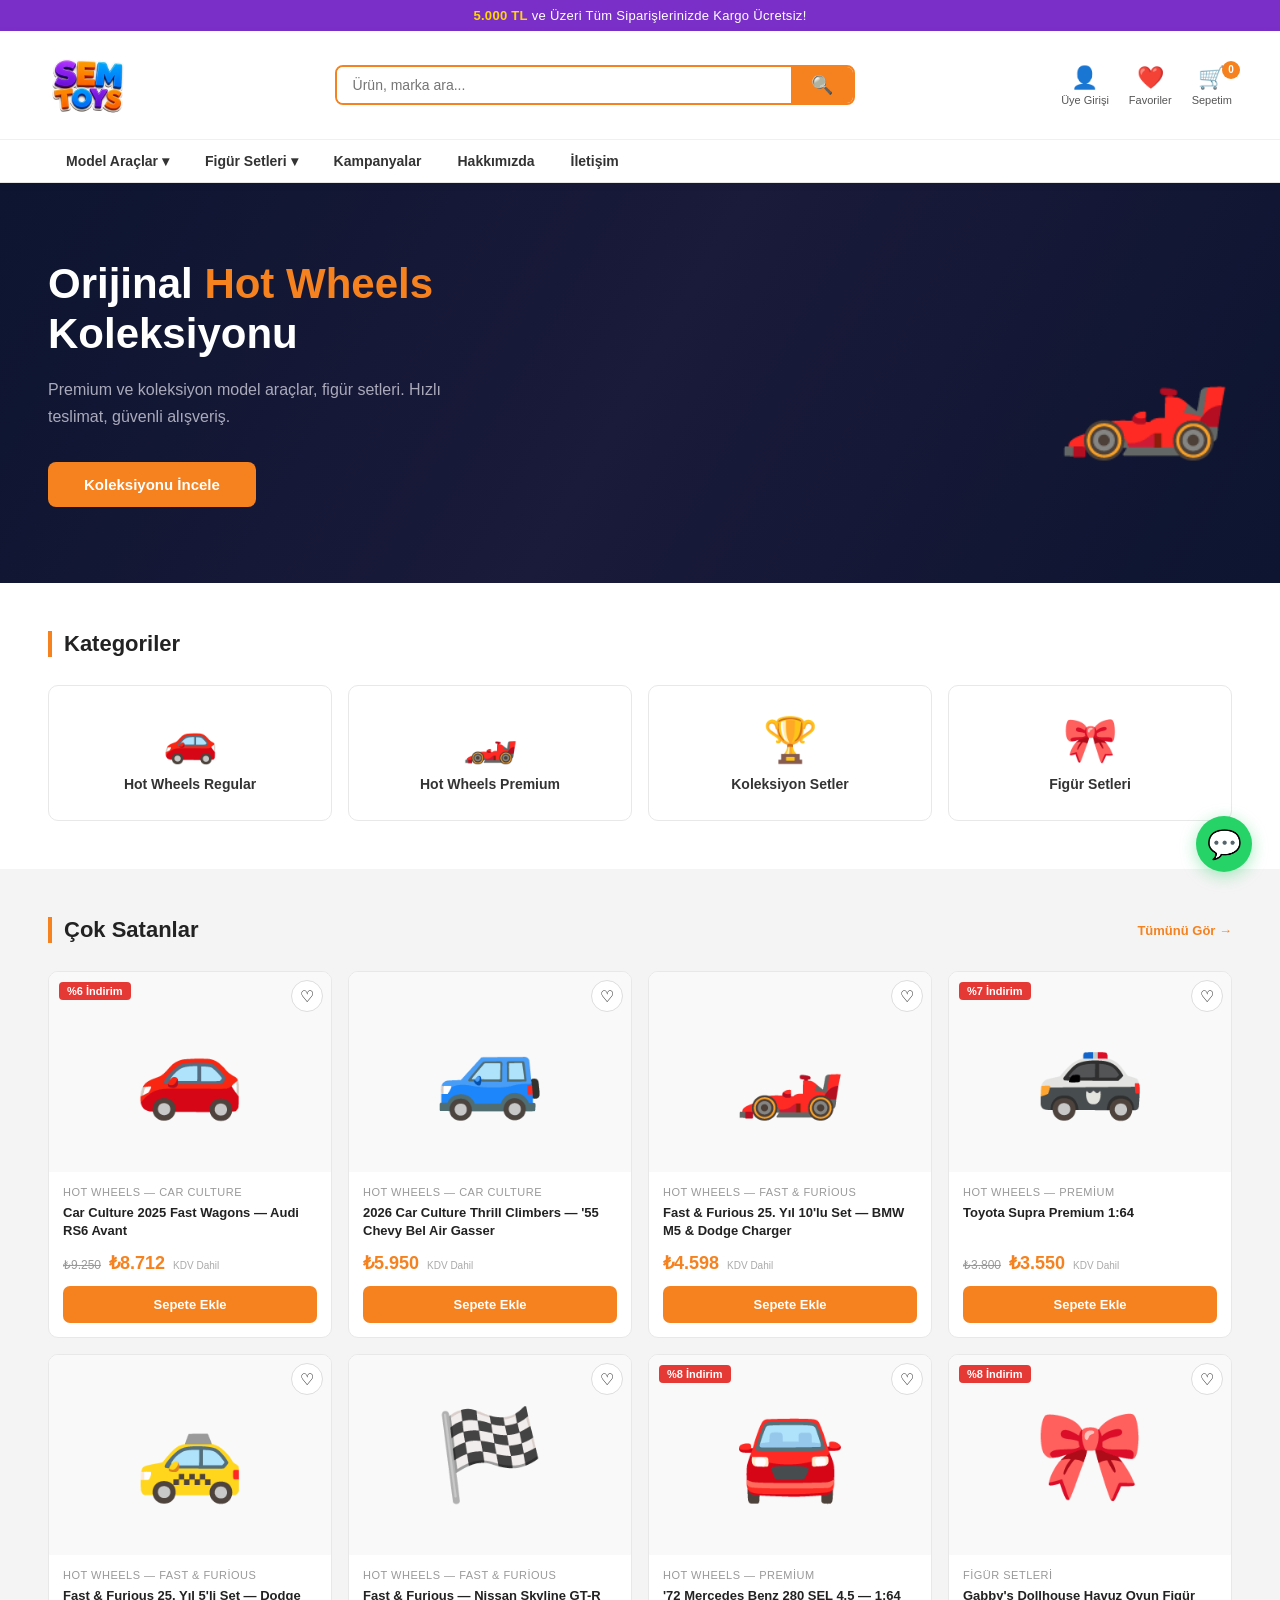
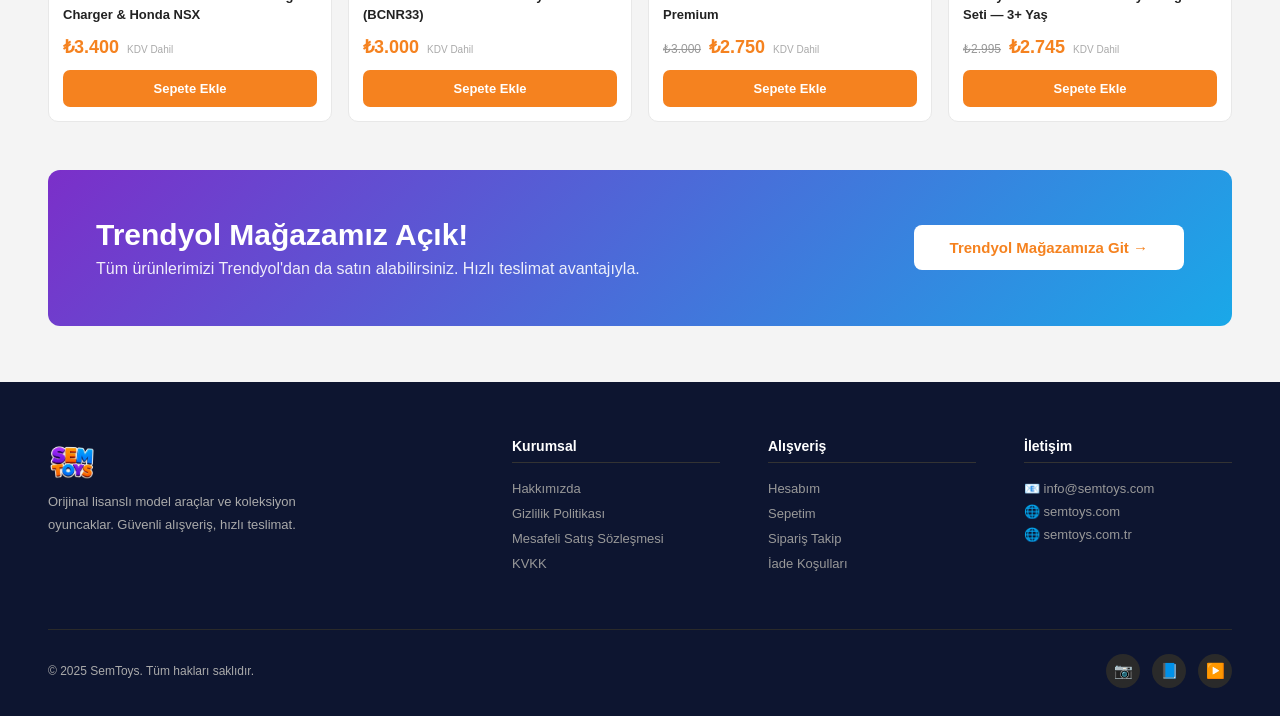
==== index.html @ c88c5b5e "feat: logo2 png guncellendi, boyut buyutuldu" ====
<!DOCTYPE html>
<html lang="tr">
<head>
  <meta charset="UTF-8" />
  <meta name="viewport" content="width=device-width, initial-scale=1.0" />
  <title>SemToys — Koleksiyon Oyuncaklar</title>
  <link rel="stylesheet" href="style.css" />
</head>
<body>

  <!-- ANNOUNCEMENT BAR -->
  <div class="announcement-bar">
    <span>5.000 TL</span> ve Üzeri Tüm Siparişlerinizde Kargo Ücretsiz!
  </div>

  <!-- HEADER -->
  <header>
    <div class="header-top">
      <img src="logo2.png" alt="SemToys" class="logo" />

      <div class="search-bar">
        <input type="text" placeholder="Ürün, marka ara..." />
        <button>🔍</button>
      </div>

      <div class="header-actions">
        <a href="#" class="action-btn">
          <span class="icon">👤</span>
          <span>Üye Girişi</span>
        </a>
        <a href="#" class="action-btn">
          <span class="icon">❤️</span>
          <span>Favoriler</span>
        </a>
        <a href="#" class="action-btn cart-btn">
          <span class="icon">🛒</span>
          <span>Sepetim</span>
          <span class="cart-count">0</span>
        </a>
      </div>
    </div>

    <!-- NAV -->
    <nav class="header-nav">
      <div class="nav-item">
        <a href="#">Model Araçlar ▾</a>
        <div class="dropdown">
          <a href="#">Hot Wheels — Regular</a>
          <a href="#">Hot Wheels — Premium</a>
          <a href="#">Hot Wheels — RLC / Elite</a>
          <a href="#">Mini GT</a>
          <a href="#">INNO64</a>
          <a href="#">Tarmac Works</a>
          <a href="#">Pop Race</a>
        </div>
      </div>
      <div class="nav-item">
        <a href="#">Figür Setleri ▾</a>
        <div class="dropdown">
          <a href="#">Gabby's Dollhouse</a>
          <a href="#">Diğer Figürler</a>
        </div>
      </div>
      <div class="nav-item">
        <a href="#">Kampanyalar</a>
      </div>
      <div class="nav-item">
        <a href="#">Hakkımızda</a>
      </div>
      <div class="nav-item">
        <a href="#">İletişim</a>
      </div>
    </nav>
  </header>

  <!-- HERO -->
  <section class="hero">
    <div class="hero-text">
      <h1>Orijinal <span>Hot Wheels</span> Koleksiyonu</h1>
      <p>Premium ve koleksiyon model araçlar, figür setleri. Hızlı teslimat, güvenli alışveriş.</p>
      <a href="#" class="hero-btn">Koleksiyonu İncele</a>
    </div>
    <div class="hero-visual">🏎️</div>
  </section>

  <!-- KATEGORİLER -->
  <section class="section" style="background:#fff;">
    <div class="section-header">
      <h2 class="section-title">Kategoriler</h2>
    </div>
    <div class="category-grid">
      <div class="category-card">
        <span class="icon">🚗</span>
        <h3>Hot Wheels Regular</h3>
      </div>
      <div class="category-card">
        <span class="icon">🏎️</span>
        <h3>Hot Wheels Premium</h3>
      </div>
      <div class="category-card">
        <span class="icon">🏆</span>
        <h3>Koleksiyon Setler</h3>
      </div>
      <div class="category-card">
        <span class="icon">🎀</span>
        <h3>Figür Setleri</h3>
      </div>
    </div>
  </section>

  <!-- ÇOK SATANLAR -->
  <section class="section" style="background:#f4f4f4;">
    <div class="section-header">
      <h2 class="section-title">Çok Satanlar</h2>
      <a href="#" class="see-all">Tümünü Gör →</a>
    </div>
    <div class="product-grid">

      <div class="product-card">
        <div class="product-img-wrap">
          🚗
          <span class="badge">%6 İndirim</span>
          <button class="favorite-btn">♡</button>
        </div>
        <div class="product-info">
          <div class="product-category">Hot Wheels — Car Culture</div>
          <a href="#" class="product-name">Car Culture 2025 Fast Wagons — Audi RS6 Avant</a>
          <div class="price-row">
            <span class="price-old">₺9.250</span>
            <span class="price-new">₺8.712</span>
            <span class="price-kdv">KDV Dahil</span>
          </div>
          <button class="add-to-cart">Sepete Ekle</button>
        </div>
      </div>

      <div class="product-card">
        <div class="product-img-wrap">
          🚙
          <button class="favorite-btn">♡</button>
        </div>
        <div class="product-info">
          <div class="product-category">Hot Wheels — Car Culture</div>
          <a href="#" class="product-name">2026 Car Culture Thrill Climbers — '55 Chevy Bel Air Gasser</a>
          <div class="price-row">
            <span class="price-new">₺5.950</span>
            <span class="price-kdv">KDV Dahil</span>
          </div>
          <button class="add-to-cart">Sepete Ekle</button>
        </div>
      </div>

      <div class="product-card">
        <div class="product-img-wrap">
          🏎️
          <button class="favorite-btn">♡</button>
        </div>
        <div class="product-info">
          <div class="product-category">Hot Wheels — Fast & Furious</div>
          <a href="#" class="product-name">Fast & Furious 25. Yıl 10'lu Set — BMW M5 & Dodge Charger</a>
          <div class="price-row">
            <span class="price-new">₺4.598</span>
            <span class="price-kdv">KDV Dahil</span>
          </div>
          <button class="add-to-cart">Sepete Ekle</button>
        </div>
      </div>

      <div class="product-card">
        <div class="product-img-wrap">
          🚓
          <span class="badge">%7 İndirim</span>
          <button class="favorite-btn">♡</button>
        </div>
        <div class="product-info">
          <div class="product-category">Hot Wheels — Premium</div>
          <a href="#" class="product-name">Toyota Supra Premium 1:64</a>
          <div class="price-row">
            <span class="price-old">₺3.800</span>
            <span class="price-new">₺3.550</span>
            <span class="price-kdv">KDV Dahil</span>
          </div>
          <button class="add-to-cart">Sepete Ekle</button>
        </div>
      </div>

      <div class="product-card">
        <div class="product-img-wrap">
          🚕
          <button class="favorite-btn">♡</button>
        </div>
        <div class="product-info">
          <div class="product-category">Hot Wheels — Fast & Furious</div>
          <a href="#" class="product-name">Fast & Furious 25. Yıl 5'li Set — Dodge Charger & Honda NSX</a>
          <div class="price-row">
            <span class="price-new">₺3.400</span>
            <span class="price-kdv">KDV Dahil</span>
          </div>
          <button class="add-to-cart">Sepete Ekle</button>
        </div>
      </div>

      <div class="product-card">
        <div class="product-img-wrap">
          🏁
          <button class="favorite-btn">♡</button>
        </div>
        <div class="product-info">
          <div class="product-category">Hot Wheels — Fast & Furious</div>
          <a href="#" class="product-name">Fast & Furious — Nissan Skyline GT-R (BCNR33)</a>
          <div class="price-row">
            <span class="price-new">₺3.000</span>
            <span class="price-kdv">KDV Dahil</span>
          </div>
          <button class="add-to-cart">Sepete Ekle</button>
        </div>
      </div>

      <div class="product-card">
        <div class="product-img-wrap">
          🚘
          <span class="badge">%8 İndirim</span>
          <button class="favorite-btn">♡</button>
        </div>
        <div class="product-info">
          <div class="product-category">Hot Wheels — Premium</div>
          <a href="#" class="product-name">'72 Mercedes Benz 280 SEL 4.5 — 1:64 Premium</a>
          <div class="price-row">
            <span class="price-old">₺3.000</span>
            <span class="price-new">₺2.750</span>
            <span class="price-kdv">KDV Dahil</span>
          </div>
          <button class="add-to-cart">Sepete Ekle</button>
        </div>
      </div>

      <div class="product-card">
        <div class="product-img-wrap">
          🎀
          <span class="badge">%8 İndirim</span>
          <button class="favorite-btn">♡</button>
        </div>
        <div class="product-info">
          <div class="product-category">Figür Setleri</div>
          <a href="#" class="product-name">Gabby's Dollhouse Havuz Oyun Figür Seti — 3+ Yaş</a>
          <div class="price-row">
            <span class="price-old">₺2.995</span>
            <span class="price-new">₺2.745</span>
            <span class="price-kdv">KDV Dahil</span>
          </div>
          <button class="add-to-cart">Sepete Ekle</button>
        </div>
      </div>

    </div>
  </section>

  <!-- PROMO BANNER -->
  <div class="promo-banner">
    <div>
      <h2>Trendyol Mağazamız Açık!</h2>
      <p>Tüm ürünlerimizi Trendyol'dan da satın alabilirsiniz. Hızlı teslimat avantajıyla.</p>
    </div>
    <a href="#" class="promo-btn">Trendyol Mağazamıza Git →</a>
  </div>

  <!-- FOOTER -->
  <footer>
    <div class="footer-grid">
      <div class="footer-brand">
        <img src="logo2.png" alt="SemToys" style="height:48px;" />
        <p>Orijinal lisanslı model araçlar ve koleksiyon oyuncaklar. Güvenli alışveriş, hızlı teslimat.</p>
      </div>
      <div class="footer-col">
        <h4>Kurumsal</h4>
        <a href="#">Hakkımızda</a>
        <a href="#">Gizlilik Politikası</a>
        <a href="#">Mesafeli Satış Sözleşmesi</a>
        <a href="#">KVKK</a>
      </div>
      <div class="footer-col">
        <h4>Alışveriş</h4>
        <a href="#">Hesabım</a>
        <a href="#">Sepetim</a>
        <a href="#">Sipariş Takip</a>
        <a href="#">İade Koşulları</a>
      </div>
      <div class="footer-col footer-contact">
        <h4>İletişim</h4>
        <p>📧 info@semtoys.com</p>
        <p>🌐 semtoys.com</p>
        <p>🌐 semtoys.com.tr</p>
      </div>
    </div>
    <div class="footer-bottom">
      <p>© 2025 SemToys. Tüm hakları saklıdır.</p>
      <div class="social-links">
        <a href="#">📷</a>
        <a href="#">📘</a>
        <a href="#">▶️</a>
      </div>
    </div>
  </footer>

  <!-- WHATSAPP -->
  <a href="#" class="whatsapp-float" title="WhatsApp ile İletişim">💬</a>

</body>
</html>
---- style.css ----
* {
  margin: 0;
  padding: 0;
  box-sizing: border-box;
}

body {
  font-family: 'Segoe UI', Tahoma, Geneva, Verdana, sans-serif;
  color: #333;
  background: #f4f4f4;
}

a { text-decoration: none; color: inherit; }

/* ── RENK PALETİ ── */
:root {
  --orange: #F5821F;
  --purple: #7B2FC9;
  --blue: #1AA8E8;
  --dark: #0D1530;
  --dark2: #1a1a3a;
}

/* ── ANNOUNCEMENT BAR ── */
.announcement-bar {
  background: var(--purple);
  color: #fff;
  text-align: center;
  font-size: 13px;
  padding: 8px 16px;
  letter-spacing: 0.3px;
}

.announcement-bar span {
  color: #FFD700;
  font-weight: 700;
}

/* ── HEADER ── */
header {
  background: #fff;
  border-bottom: 1px solid #e5e5e5;
  position: sticky;
  top: 0;
  z-index: 200;
  box-shadow: 0 2px 8px rgba(0,0,0,0.06);
}

.header-top {
  display: flex;
  align-items: center;
  justify-content: space-between;
  padding: 14px 48px;
  gap: 24px;
}

.logo {
  height: 80px;
  width: auto;
  display: block;
}

.search-bar {
  flex: 1;
  max-width: 520px;
  display: flex;
  border: 2px solid var(--orange);
  border-radius: 8px;
  overflow: hidden;
}

.search-bar input {
  flex: 1;
  border: none;
  outline: none;
  padding: 10px 16px;
  font-size: 14px;
  color: #333;
}

.search-bar button {
  background: var(--orange);
  border: none;
  padding: 0 20px;
  cursor: pointer;
  color: #fff;
  font-size: 18px;
}

.header-actions {
  display: flex;
  align-items: center;
  gap: 20px;
}

.action-btn {
  display: flex;
  flex-direction: column;
  align-items: center;
  font-size: 11px;
  color: #555;
  cursor: pointer;
  gap: 3px;
  transition: color 0.2s;
}

.action-btn:hover { color: var(--orange); }

.action-btn .icon { font-size: 22px; }

.cart-btn {
  position: relative;
}

.cart-count {
  position: absolute;
  top: -4px;
  right: -8px;
  background: var(--orange);
  color: #fff;
  font-size: 10px;
  font-weight: 700;
  border-radius: 50%;
  width: 18px;
  height: 18px;
  display: flex;
  align-items: center;
  justify-content: center;
}

/* ── NAV ── */
.header-nav {
  background: #fff;
  border-top: 1px solid #f0f0f0;
  padding: 0 48px;
  display: flex;
  gap: 0;
}

.nav-item {
  position: relative;
}

.nav-item > a {
  display: block;
  padding: 13px 18px;
  font-size: 14px;
  font-weight: 600;
  color: #333;
  transition: color 0.2s, background 0.2s;
  white-space: nowrap;
}

.nav-item > a:hover,
.nav-item:hover > a {
  color: var(--orange);
  background: #fff8f4;
}

.dropdown {
  display: none;
  position: absolute;
  top: 100%;
  left: 0;
  background: #fff;
  border: 1px solid #eee;
  border-top: 2px solid var(--orange);
  border-radius: 0 0 8px 8px;
  min-width: 200px;
  box-shadow: 0 8px 24px rgba(0,0,0,0.1);
  z-index: 300;
}

.nav-item:hover .dropdown { display: block; }

.dropdown a {
  display: block;
  padding: 10px 20px;
  font-size: 13px;
  color: #444;
  border-bottom: 1px solid #f9f9f9;
  transition: background 0.15s, color 0.15s;
}

.dropdown a:hover {
  background: #fff8f4;
  color: var(--orange);
}

/* ── HERO BANNER ── */
.hero {
  background: linear-gradient(120deg, #0D1530 0%, #1a1a3a 50%, #0D1530 100%);
  padding: 64px 48px;
  display: flex;
  align-items: center;
  justify-content: space-between;
  min-height: 400px;
}

.hero-text h1 {
  font-size: 42px;
  font-weight: 900;
  color: #fff;
  line-height: 1.2;
  max-width: 500px;
}

.hero-text h1 span { color: var(--orange); }

.hero-text p {
  margin-top: 16px;
  font-size: 16px;
  color: #aab;
  max-width: 420px;
  line-height: 1.7;
}

.hero-btn {
  display: inline-block;
  margin-top: 32px;
  background: var(--orange);
  color: #fff;
  padding: 14px 36px;
  border-radius: 8px;
  font-size: 15px;
  font-weight: 700;
  transition: background 0.2s, transform 0.1s;
}

.hero-btn:hover {
  background: #d4691a;
  transform: translateY(-2px);
}

.hero-visual { font-size: 140px; line-height: 1; }

/* ── SECTION ── */
.section {
  padding: 48px 48px;
}

.section-header {
  display: flex;
  align-items: center;
  justify-content: space-between;
  margin-bottom: 28px;
}

.section-title {
  font-size: 22px;
  font-weight: 800;
  color: #222;
  border-left: 4px solid var(--orange);
  padding-left: 12px;
}

.see-all {
  font-size: 13px;
  color: var(--orange);
  font-weight: 600;
  transition: opacity 0.2s;
}

.see-all:hover { opacity: 0.75; }

/* ── PRODUCT GRID ── */
.product-grid {
  display: grid;
  grid-template-columns: repeat(4, 1fr);
  gap: 16px;
}

.product-card {
  background: #fff;
  border-radius: 10px;
  overflow: hidden;
  border: 1px solid #e8e8e8;
  transition: transform 0.2s, box-shadow 0.2s;
  display: flex;
  flex-direction: column;
}

.product-card:hover {
  transform: translateY(-4px);
  box-shadow: 0 10px 32px rgba(0,0,0,0.1);
}

.product-img-wrap {
  position: relative;
  background: #f9f9f9;
  height: 200px;
  display: flex;
  align-items: center;
  justify-content: center;
  font-size: 88px;
}

.badge {
  position: absolute;
  top: 10px;
  left: 10px;
  background: #e53935;
  color: #fff;
  font-size: 11px;
  font-weight: 700;
  padding: 3px 8px;
  border-radius: 4px;
}

.favorite-btn {
  position: absolute;
  top: 8px;
  right: 8px;
  background: #fff;
  border: 1px solid #ddd;
  border-radius: 50%;
  width: 32px;
  height: 32px;
  display: flex;
  align-items: center;
  justify-content: center;
  font-size: 16px;
  cursor: pointer;
  transition: border-color 0.2s;
}

.favorite-btn:hover { border-color: var(--orange); }

.product-info {
  padding: 14px;
  flex: 1;
  display: flex;
  flex-direction: column;
}

.product-category {
  font-size: 11px;
  color: #999;
  text-transform: uppercase;
  letter-spacing: 0.5px;
  margin-bottom: 6px;
}

.product-name {
  font-size: 13px;
  font-weight: 600;
  color: #222;
  line-height: 1.4;
  flex: 1;
  margin-bottom: 12px;
}

.product-name:hover { color: var(--orange); }

.price-row {
  display: flex;
  align-items: baseline;
  gap: 8px;
  margin-bottom: 12px;
}

.price-old {
  font-size: 12px;
  color: #999;
  text-decoration: line-through;
}

.price-new {
  font-size: 18px;
  font-weight: 800;
  color: var(--orange);
}

.price-kdv {
  font-size: 10px;
  color: #aaa;
}

.add-to-cart {
  width: 100%;
  background: var(--orange);
  color: #fff;
  border: none;
  padding: 11px;
  border-radius: 7px;
  font-size: 13px;
  font-weight: 700;
  cursor: pointer;
  transition: background 0.2s;
}

.add-to-cart:hover { background: #d4691a; }

/* ── CATEGORY CARDS ── */
.category-grid {
  display: grid;
  grid-template-columns: repeat(4, 1fr);
  gap: 16px;
}

.category-card {
  background: #fff;
  border-radius: 10px;
  padding: 28px 20px;
  text-align: center;
  border: 1px solid #e8e8e8;
  cursor: pointer;
  transition: transform 0.2s, border-color 0.2s, box-shadow 0.2s;
}

.category-card:hover {
  transform: translateY(-3px);
  border-color: var(--orange);
  box-shadow: 0 6px 20px rgba(242, 101, 34, 0.12);
}

.category-card .icon { font-size: 44px; display: block; margin-bottom: 10px; }

.category-card h3 { font-size: 14px; font-weight: 700; color: #333; }

/* ── BANNER ── */
.promo-banner {
  background: linear-gradient(135deg, var(--purple), var(--blue));
  margin: 0 48px;
  border-radius: 12px;
  padding: 48px;
  display: flex;
  align-items: center;
  justify-content: space-between;
  color: #fff;
}

.promo-banner h2 { font-size: 30px; font-weight: 800; margin-bottom: 8px; }
.promo-banner p { font-size: 16px; opacity: 0.9; }

.promo-btn {
  background: #fff;
  color: var(--orange);
  padding: 14px 36px;
  border-radius: 8px;
  font-weight: 800;
  font-size: 15px;
  white-space: nowrap;
  transition: transform 0.2s;
}

.promo-btn:hover { transform: translateY(-2px); }

/* ── FOOTER ── */
footer {
  background: var(--dark);
  color: #aaa;
  padding: 56px 48px 28px;
  margin-top: 56px;
}

.footer-grid {
  display: grid;
  grid-template-columns: 2fr 1fr 1fr 1fr;
  gap: 48px;
  margin-bottom: 48px;
}

.footer-brand .logo {
  font-size: 26px;
  margin-bottom: 14px;
  display: block;
}

.footer-brand p { font-size: 13px; line-height: 1.8; max-width: 260px; }

.footer-col h4 {
  color: #fff;
  font-size: 14px;
  font-weight: 700;
  margin-bottom: 18px;
  padding-bottom: 8px;
  border-bottom: 1px solid #333;
}

.footer-col a {
  display: block;
  color: #999;
  font-size: 13px;
  margin-bottom: 10px;
  transition: color 0.2s;
}

.footer-col a:hover { color: var(--orange); }

.footer-contact p {
  font-size: 13px;
  color: #999;
  margin-bottom: 8px;
  display: flex;
  align-items: center;
  gap: 8px;
}

.footer-bottom {
  border-top: 1px solid #2a2a2a;
  padding-top: 24px;
  display: flex;
  align-items: center;
  justify-content: space-between;
  font-size: 12px;
}

.social-links { display: flex; gap: 12px; }

.social-links a {
  background: #2a2a2a;
  color: #aaa;
  width: 34px;
  height: 34px;
  border-radius: 50%;
  display: flex;
  align-items: center;
  justify-content: center;
  font-size: 15px;
  transition: background 0.2s, color 0.2s;
}

.social-links a:hover { background: var(--orange); color: #fff; }

/* ── WHATSAPP ── */
.whatsapp-float {
  position: fixed;
  bottom: 28px;
  right: 28px;
  background: #25d366;
  color: #fff;
  width: 56px;
  height: 56px;
  border-radius: 50%;
  display: flex;
  align-items: center;
  justify-content: center;
  font-size: 28px;
  box-shadow: 0 4px 16px rgba(37, 211, 102, 0.4);
  z-index: 999;
  transition: transform 0.2s, box-shadow 0.2s;
}

.whatsapp-float:hover {
  transform: scale(1.1);
  box-shadow: 0 6px 24px rgba(37, 211, 102, 0.5);
}
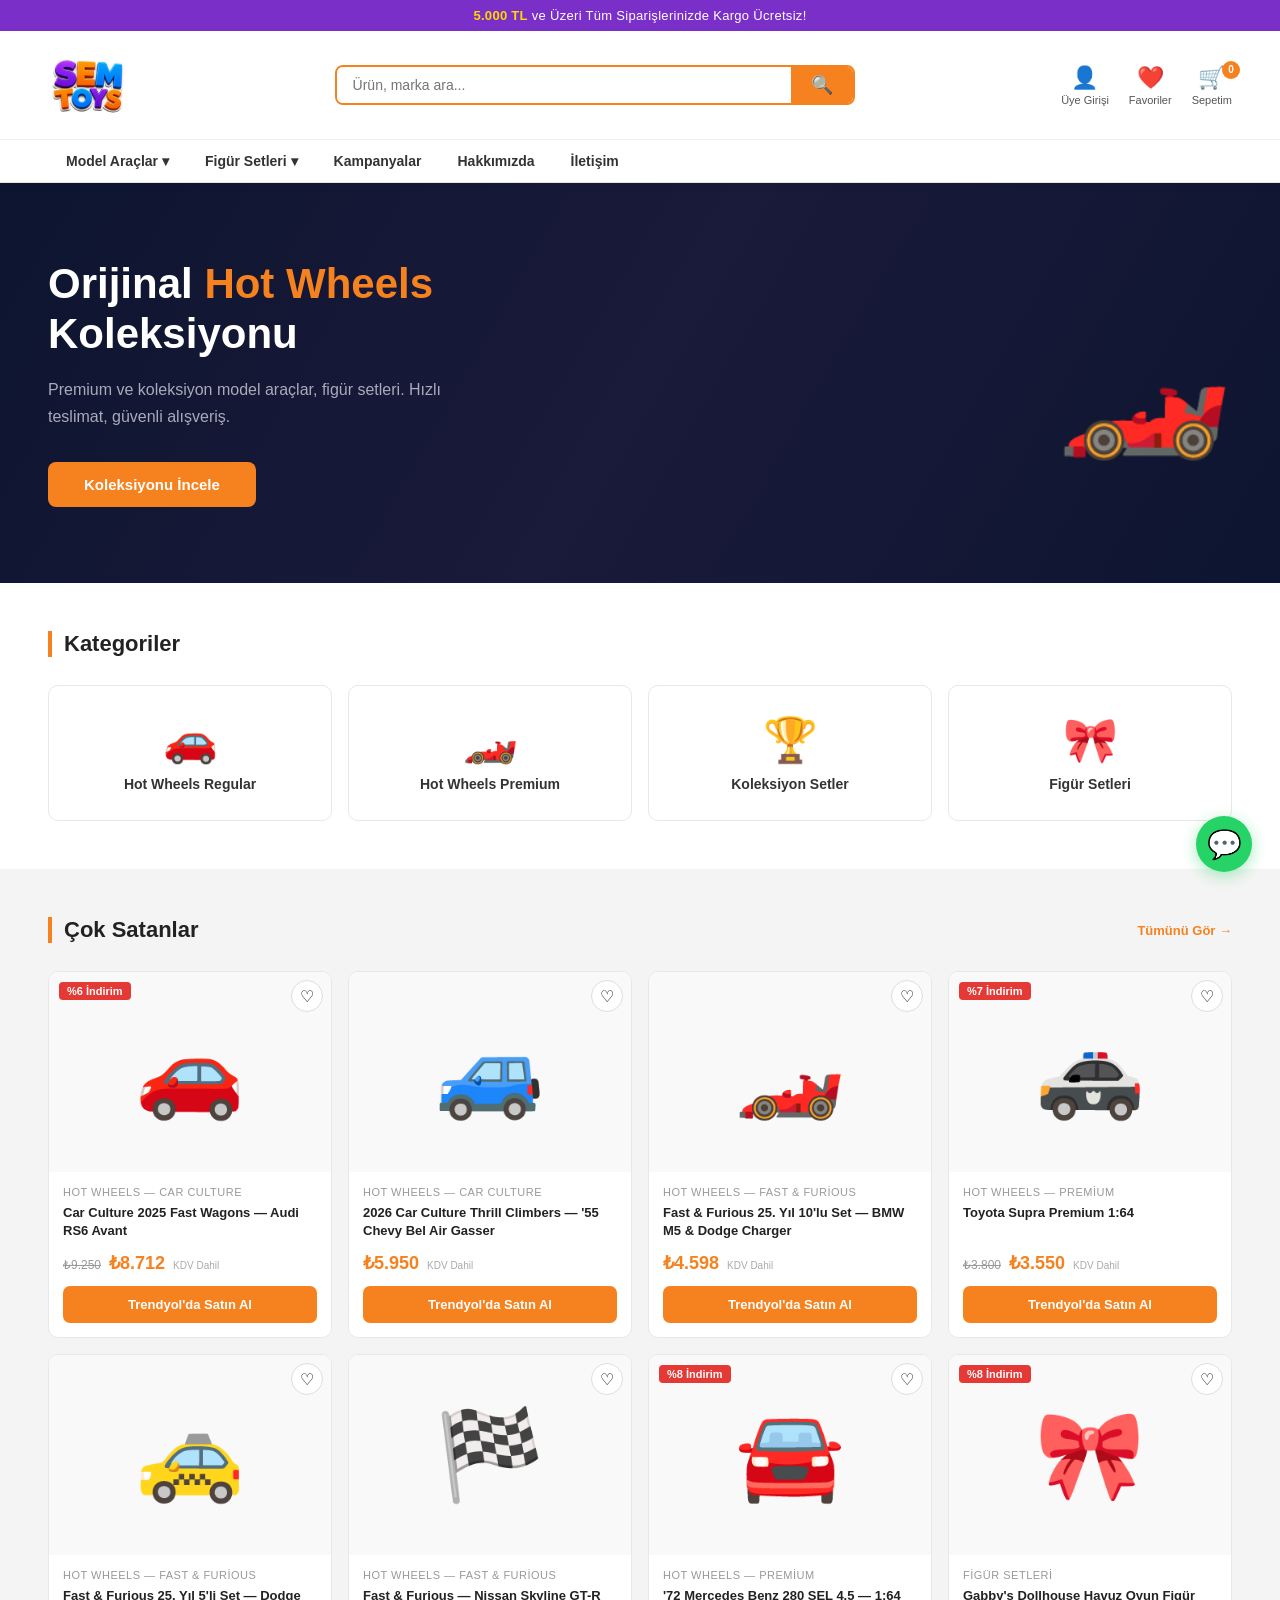
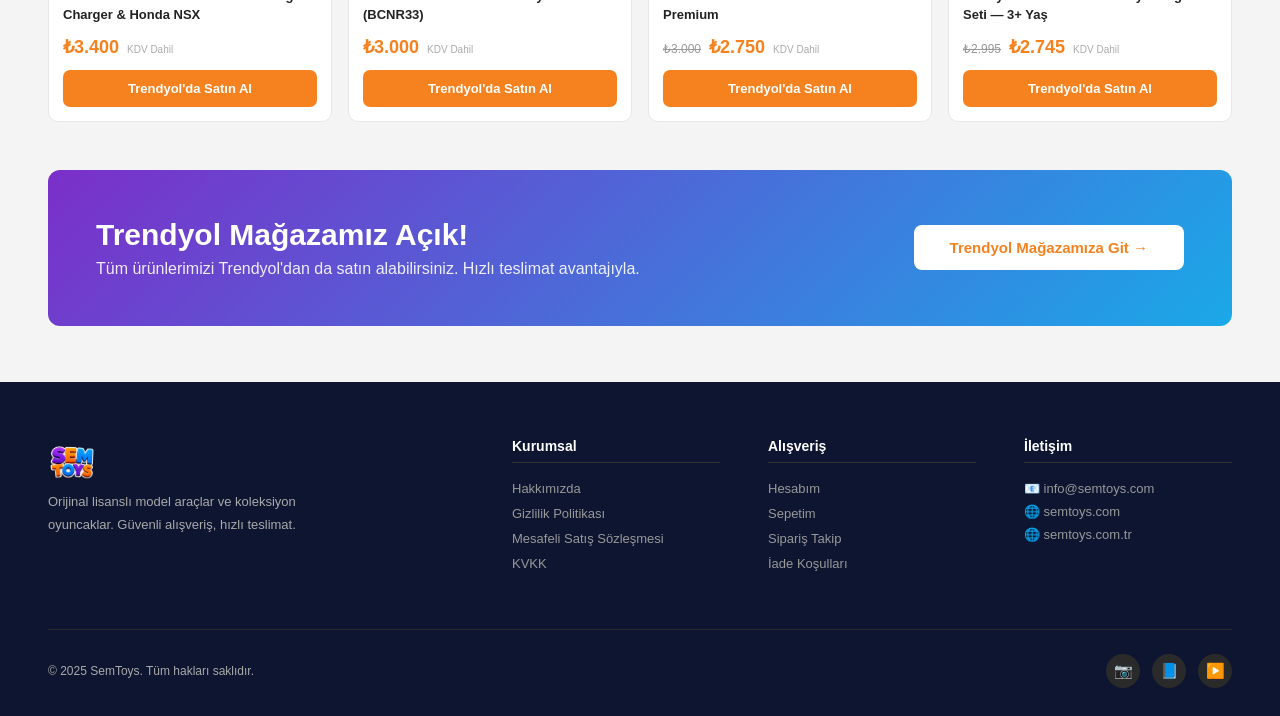
==== commit 780586f6: "feat: tum butonlar Trendyol magazasina yonlendirildi" ====
--- a/index.html
+++ b/index.html
@@ -78,7 +78,7 @@
     <div class="hero-text">
       <h1>Orijinal <span>Hot Wheels</span> Koleksiyonu</h1>
       <p>Premium ve koleksiyon model araçlar, figür setleri. Hızlı teslimat, güvenli alışveriş.</p>
-      <a href="#" class="hero-btn">Koleksiyonu İncele</a>
+      <a href="https://www.trendyol.com/magaza/sem-toys-m-1277968" target="_blank" class="hero-btn">Koleksiyonu İncele</a>
     </div>
     <div class="hero-visual">🏎️</div>
   </section>
@@ -112,7 +112,7 @@
   <section class="section" style="background:#f4f4f4;">
     <div class="section-header">
       <h2 class="section-title">Çok Satanlar</h2>
-      <a href="#" class="see-all">Tümünü Gör →</a>
+      <a href="https://www.trendyol.com/magaza/sem-toys-m-1277968" target="_blank" class="see-all">Tümünü Gör →</a>
     </div>
     <div class="product-grid">
 
@@ -130,7 +130,7 @@
             <span class="price-new">₺8.712</span>
             <span class="price-kdv">KDV Dahil</span>
           </div>
-          <button class="add-to-cart">Sepete Ekle</button>
+          <a href="https://www.trendyol.com/magaza/sem-toys-m-1277968" target="_blank" class="add-to-cart">Trendyol'da Satın Al</a>
         </div>
       </div>
 
@@ -146,7 +146,7 @@
             <span class="price-new">₺5.950</span>
             <span class="price-kdv">KDV Dahil</span>
           </div>
-          <button class="add-to-cart">Sepete Ekle</button>
+          <a href="https://www.trendyol.com/magaza/sem-toys-m-1277968" target="_blank" class="add-to-cart">Trendyol'da Satın Al</a>
         </div>
       </div>
 
@@ -162,7 +162,7 @@
             <span class="price-new">₺4.598</span>
             <span class="price-kdv">KDV Dahil</span>
           </div>
-          <button class="add-to-cart">Sepete Ekle</button>
+          <a href="https://www.trendyol.com/magaza/sem-toys-m-1277968" target="_blank" class="add-to-cart">Trendyol'da Satın Al</a>
         </div>
       </div>
 
@@ -180,7 +180,7 @@
             <span class="price-new">₺3.550</span>
             <span class="price-kdv">KDV Dahil</span>
           </div>
-          <button class="add-to-cart">Sepete Ekle</button>
+          <a href="https://www.trendyol.com/magaza/sem-toys-m-1277968" target="_blank" class="add-to-cart">Trendyol'da Satın Al</a>
         </div>
       </div>
 
@@ -196,7 +196,7 @@
             <span class="price-new">₺3.400</span>
             <span class="price-kdv">KDV Dahil</span>
           </div>
-          <button class="add-to-cart">Sepete Ekle</button>
+          <a href="https://www.trendyol.com/magaza/sem-toys-m-1277968" target="_blank" class="add-to-cart">Trendyol'da Satın Al</a>
         </div>
       </div>
 
@@ -212,7 +212,7 @@
             <span class="price-new">₺3.000</span>
             <span class="price-kdv">KDV Dahil</span>
           </div>
-          <button class="add-to-cart">Sepete Ekle</button>
+          <a href="https://www.trendyol.com/magaza/sem-toys-m-1277968" target="_blank" class="add-to-cart">Trendyol'da Satın Al</a>
         </div>
       </div>
 
@@ -230,7 +230,7 @@
             <span class="price-new">₺2.750</span>
             <span class="price-kdv">KDV Dahil</span>
           </div>
-          <button class="add-to-cart">Sepete Ekle</button>
+          <a href="https://www.trendyol.com/magaza/sem-toys-m-1277968" target="_blank" class="add-to-cart">Trendyol'da Satın Al</a>
         </div>
       </div>
 
@@ -248,7 +248,7 @@
             <span class="price-new">₺2.745</span>
             <span class="price-kdv">KDV Dahil</span>
           </div>
-          <button class="add-to-cart">Sepete Ekle</button>
+          <a href="https://www.trendyol.com/magaza/sem-toys-m-1277968" target="_blank" class="add-to-cart">Trendyol'da Satın Al</a>
         </div>
       </div>
 
@@ -261,7 +261,7 @@
       <h2>Trendyol Mağazamız Açık!</h2>
       <p>Tüm ürünlerimizi Trendyol'dan da satın alabilirsiniz. Hızlı teslimat avantajıyla.</p>
     </div>
-    <a href="#" class="promo-btn">Trendyol Mağazamıza Git →</a>
+    <a href="https://www.trendyol.com/magaza/sem-toys-m-1277968" target="_blank" class="promo-btn">Trendyol Mağazamıza Git →</a>
   </div>
 
   <!-- FOOTER -->
--- a/style.css
+++ b/style.css
@@ -377,6 +377,7 @@
 }
 
 .add-to-cart {
+  display: block;
   width: 100%;
   background: var(--orange);
   color: #fff;
@@ -386,6 +387,8 @@
   font-size: 13px;
   font-weight: 700;
   cursor: pointer;
+  text-align: center;
+  text-decoration: none;
   transition: background 0.2s;
 }
 
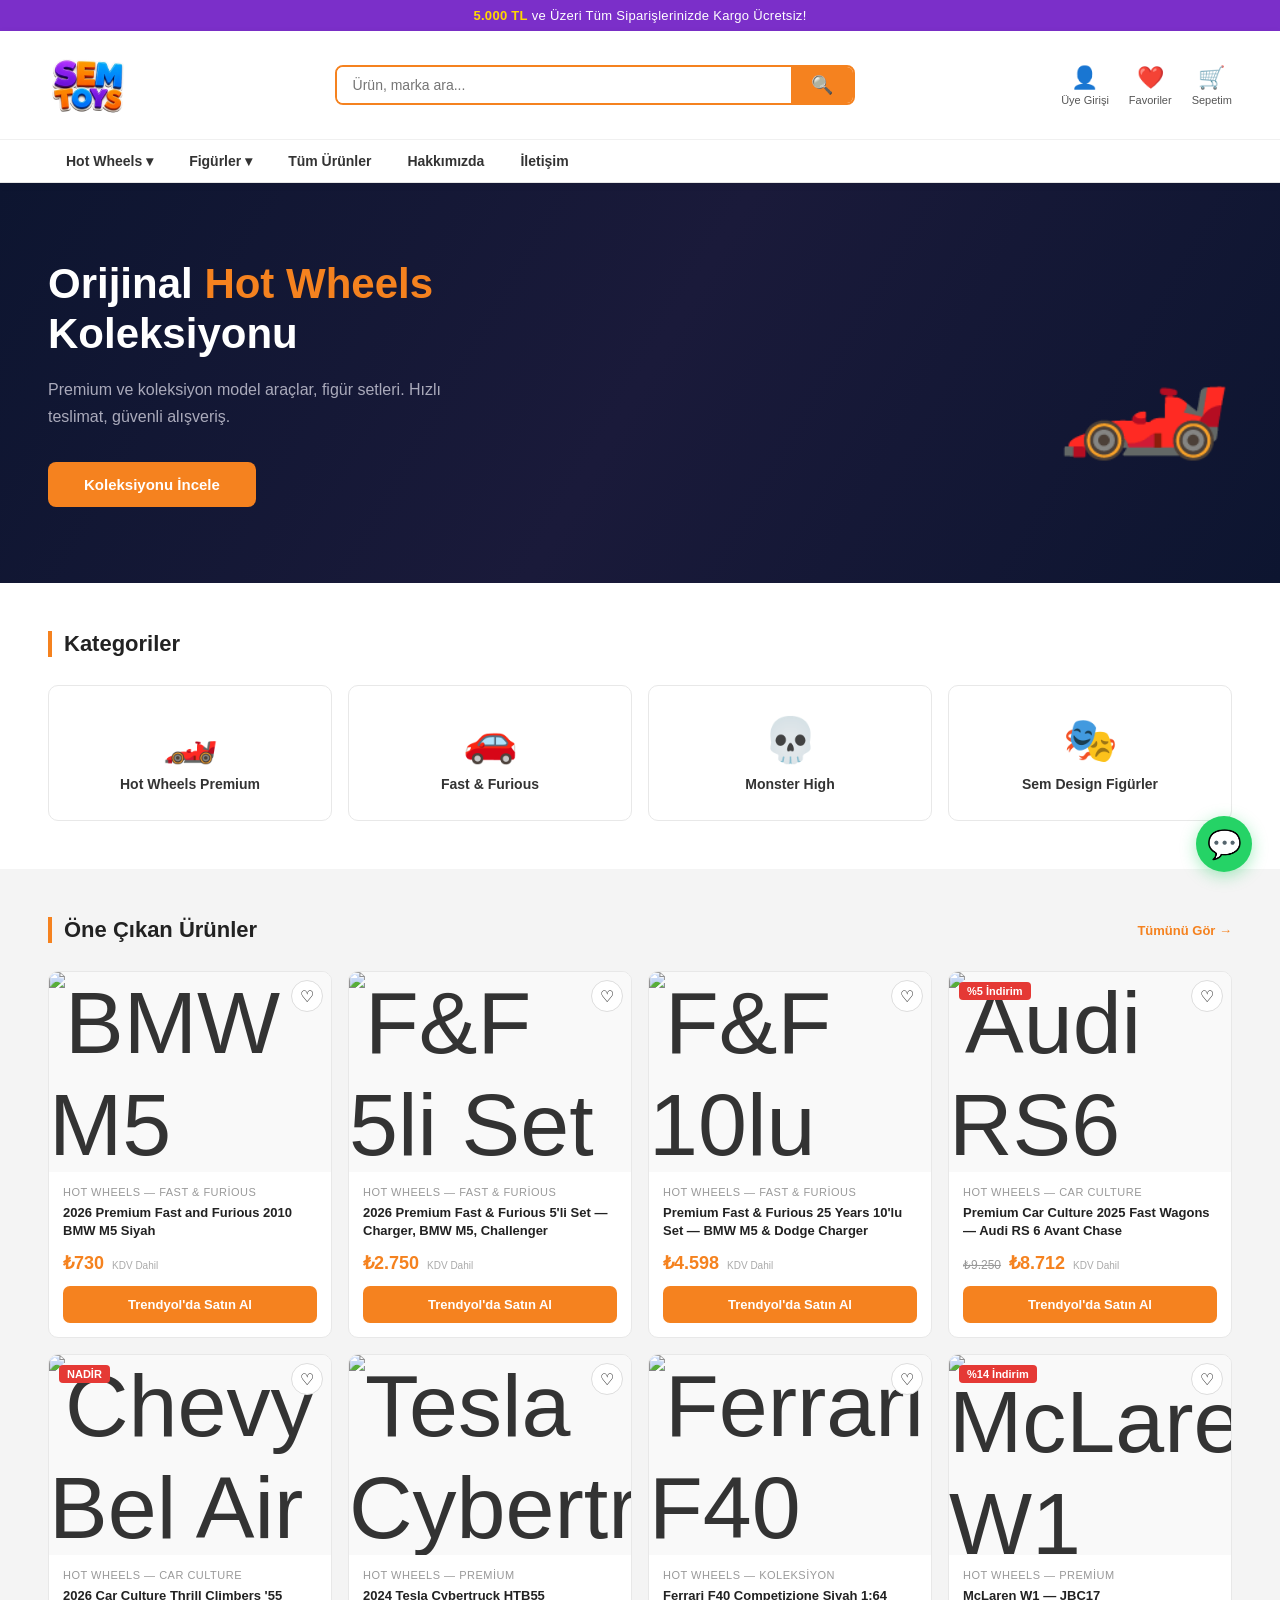
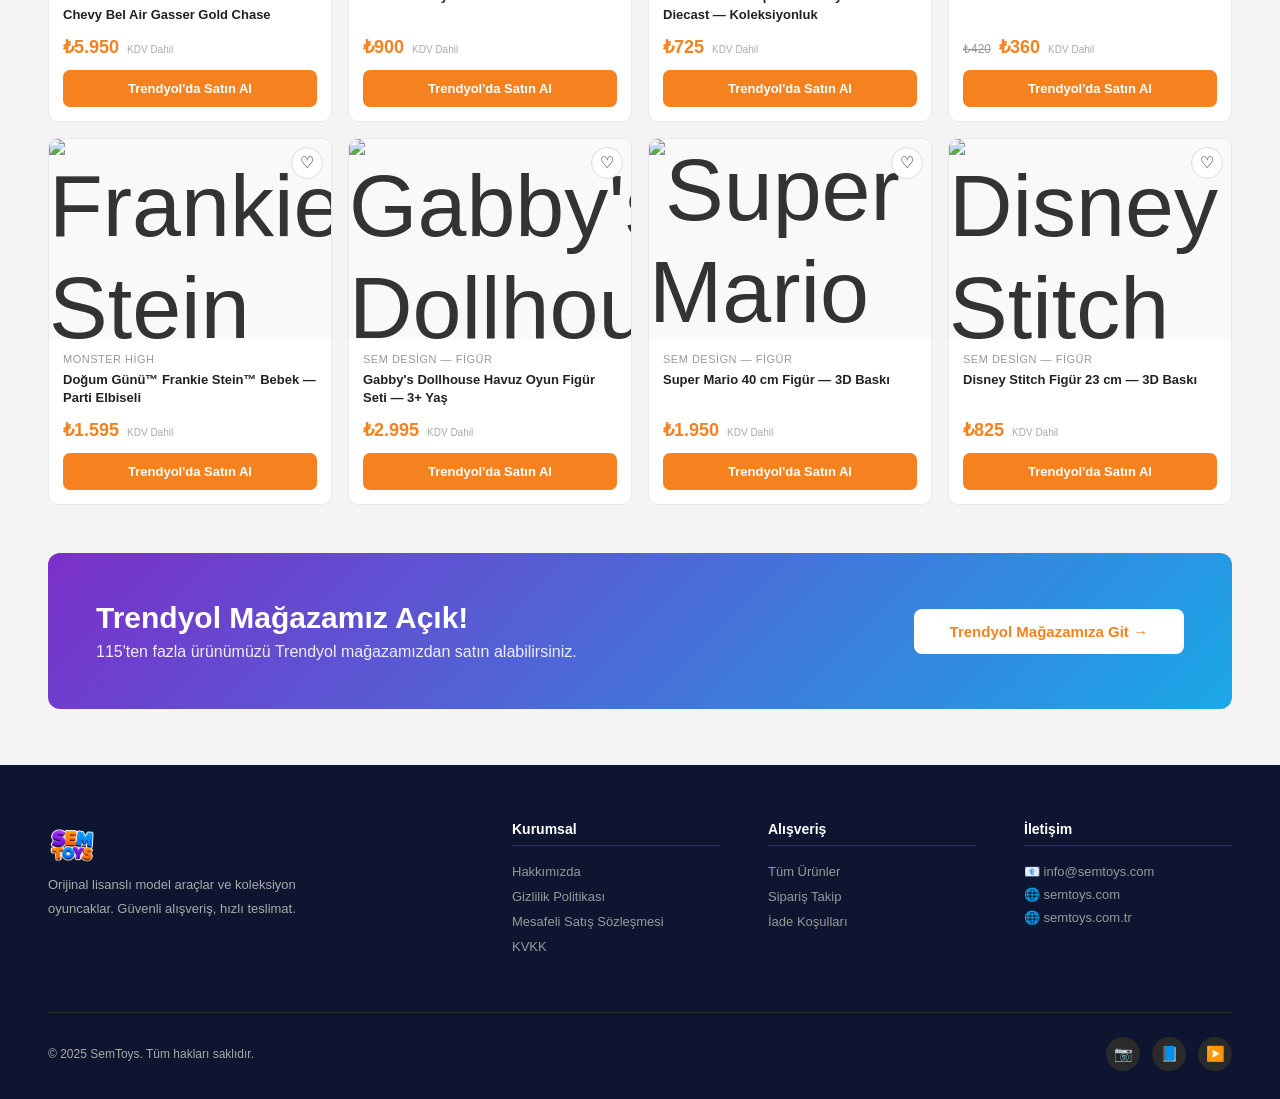
==== commit 75810a8b: "feat: gercek urun resimleri ve Trendyol linkleri eklendi" ====
--- a/index.html
+++ b/index.html
@@ -17,12 +17,10 @@
   <header>
     <div class="header-top">
       <img src="logo2.png" alt="SemToys" class="logo" />
-
       <div class="search-bar">
         <input type="text" placeholder="Ürün, marka ara..." />
         <button>🔍</button>
       </div>
-
       <div class="header-actions">
         <a href="#" class="action-btn">
           <span class="icon">👤</span>
@@ -32,37 +30,33 @@
           <span class="icon">❤️</span>
           <span>Favoriler</span>
         </a>
-        <a href="#" class="action-btn cart-btn">
+        <a href="https://www.trendyol.com/magaza/sem-toys-m-1277968" target="_blank" class="action-btn cart-btn">
           <span class="icon">🛒</span>
           <span>Sepetim</span>
-          <span class="cart-count">0</span>
         </a>
       </div>
     </div>
-
-    <!-- NAV -->
     <nav class="header-nav">
       <div class="nav-item">
-        <a href="#">Model Araçlar ▾</a>
+        <a href="#">Hot Wheels ▾</a>
         <div class="dropdown">
-          <a href="#">Hot Wheels — Regular</a>
-          <a href="#">Hot Wheels — Premium</a>
-          <a href="#">Hot Wheels — RLC / Elite</a>
-          <a href="#">Mini GT</a>
-          <a href="#">INNO64</a>
-          <a href="#">Tarmac Works</a>
-          <a href="#">Pop Race</a>
-        </div>
-      </div>
-      <div class="nav-item">
-        <a href="#">Figür Setleri ▾</a>
+          <a href="https://www.trendyol.com/magaza/sem-toys-m-1277968" target="_blank">Fast & Furious</a>
+          <a href="https://www.trendyol.com/magaza/sem-toys-m-1277968" target="_blank">Car Culture</a>
+          <a href="https://www.trendyol.com/magaza/sem-toys-m-1277968" target="_blank">Premium Koleksiyon</a>
+          <a href="https://www.trendyol.com/magaza/sem-toys-m-1277968" target="_blank">Formula 1</a>
+          <a href="https://www.trendyol.com/magaza/sem-toys-m-1277968" target="_blank">Tekli Arabalar</a>
+        </div>
+      </div>
+      <div class="nav-item">
+        <a href="#">Figürler ▾</a>
         <div class="dropdown">
-          <a href="#">Gabby's Dollhouse</a>
-          <a href="#">Diğer Figürler</a>
-        </div>
-      </div>
-      <div class="nav-item">
-        <a href="#">Kampanyalar</a>
+          <a href="https://www.trendyol.com/magaza/sem-toys-m-1277968" target="_blank">Monster High</a>
+          <a href="https://www.trendyol.com/magaza/sem-toys-m-1277968" target="_blank">Sem Design Figürler</a>
+          <a href="https://www.trendyol.com/magaza/sem-toys-m-1277968" target="_blank">Gabby's Dollhouse</a>
+        </div>
+      </div>
+      <div class="nav-item">
+        <a href="https://www.trendyol.com/magaza/sem-toys-m-1277968" target="_blank">Tüm Ürünler</a>
       </div>
       <div class="nav-item">
         <a href="#">Hakkımızda</a>
@@ -89,166 +83,227 @@
       <h2 class="section-title">Kategoriler</h2>
     </div>
     <div class="category-grid">
-      <div class="category-card">
-        <span class="icon">🚗</span>
-        <h3>Hot Wheels Regular</h3>
-      </div>
-      <div class="category-card">
+      <a href="https://www.trendyol.com/magaza/sem-toys-m-1277968" target="_blank" class="category-card">
         <span class="icon">🏎️</span>
         <h3>Hot Wheels Premium</h3>
-      </div>
-      <div class="category-card">
-        <span class="icon">🏆</span>
-        <h3>Koleksiyon Setler</h3>
-      </div>
-      <div class="category-card">
-        <span class="icon">🎀</span>
-        <h3>Figür Setleri</h3>
-      </div>
+      </a>
+      <a href="https://www.trendyol.com/magaza/sem-toys-m-1277968" target="_blank" class="category-card">
+        <span class="icon">🚗</span>
+        <h3>Fast & Furious</h3>
+      </a>
+      <a href="https://www.trendyol.com/magaza/sem-toys-m-1277968" target="_blank" class="category-card">
+        <span class="icon">💀</span>
+        <h3>Monster High</h3>
+      </a>
+      <a href="https://www.trendyol.com/magaza/sem-toys-m-1277968" target="_blank" class="category-card">
+        <span class="icon">🎭</span>
+        <h3>Sem Design Figürler</h3>
+      </a>
     </div>
   </section>
 
   <!-- ÇOK SATANLAR -->
   <section class="section" style="background:#f4f4f4;">
     <div class="section-header">
-      <h2 class="section-title">Çok Satanlar</h2>
+      <h2 class="section-title">Öne Çıkan Ürünler</h2>
       <a href="https://www.trendyol.com/magaza/sem-toys-m-1277968" target="_blank" class="see-all">Tümünü Gör →</a>
     </div>
     <div class="product-grid">
 
       <div class="product-card">
         <div class="product-img-wrap">
-          🚗
-          <span class="badge">%6 İndirim</span>
+          <img src="https://cdn.dsmcdn.com/ty1900/prod/QC_PREP/20260613/12/e04f829f-c15c-3769-b68f-ba58d531526f/1_org_zoom.jpg" alt="BMW M5" />
+          <button class="favorite-btn">♡</button>
+        </div>
+        <div class="product-info">
+          <div class="product-category">Hot Wheels — Fast & Furious</div>
+          <a href="https://www.trendyol.com/hot-wheels/2026-premium-fast-and-furious-2010-bmw-m5-siyah-jhw62-p-1156357632?merchantId=1277968" target="_blank" class="product-name">2026 Premium Fast and Furious 2010 BMW M5 Siyah</a>
+          <div class="price-row">
+            <span class="price-new">₺730</span>
+            <span class="price-kdv">KDV Dahil</span>
+          </div>
+          <a href="https://www.trendyol.com/hot-wheels/2026-premium-fast-and-furious-2010-bmw-m5-siyah-jhw62-p-1156357632?merchantId=1277968" target="_blank" class="add-to-cart">Trendyol'da Satın Al</a>
+        </div>
+      </div>
+
+      <div class="product-card">
+        <div class="product-img-wrap">
+          <img src="https://cdn.dsmcdn.com/ty1893/prod/QC_PREP/20260613/12/5048b4a0-d3d5-3ec4-9229-fd48335f202e/1_org_zoom.jpg" alt="F&F 5li Set" />
+          <button class="favorite-btn">♡</button>
+        </div>
+        <div class="product-info">
+          <div class="product-category">Hot Wheels — Fast & Furious</div>
+          <a href="https://www.trendyol.com/hot-wheels/2026-premium-fast-and-furious-5-li-set-charger-bmw-m5-challenger-nsx-type-r-land-cruiser-hnw46-979q-p-1156357758?merchantId=1277968" target="_blank" class="product-name">2026 Premium Fast & Furious 5'li Set — Charger, BMW M5, Challenger</a>
+          <div class="price-row">
+            <span class="price-new">₺2.750</span>
+            <span class="price-kdv">KDV Dahil</span>
+          </div>
+          <a href="https://www.trendyol.com/hot-wheels/2026-premium-fast-and-furious-5-li-set-charger-bmw-m5-challenger-nsx-type-r-land-cruiser-hnw46-979q-p-1156357758?merchantId=1277968" target="_blank" class="add-to-cart">Trendyol'da Satın Al</a>
+        </div>
+      </div>
+
+      <div class="product-card">
+        <div class="product-img-wrap">
+          <img src="https://cdn.dsmcdn.com/ty1896/prod/QC_PREP/20260620/18/92372ece-f720-3f82-b408-1abaa653b7f0/1_org_zoom.jpg" alt="F&F 10lu Set" />
+          <button class="favorite-btn">♡</button>
+        </div>
+        <div class="product-info">
+          <div class="product-category">Hot Wheels — Fast & Furious</div>
+          <a href="https://www.trendyol.com/hot-wheels/premium-fast-furious-25-years-10-lu-set-bmw-m5-dodge-charger-chase-p-1159595936?merchantId=1277968" target="_blank" class="product-name">Premium Fast & Furious 25 Years 10'lu Set — BMW M5 & Dodge Charger</a>
+          <div class="price-row">
+            <span class="price-new">₺4.598</span>
+            <span class="price-kdv">KDV Dahil</span>
+          </div>
+          <a href="https://www.trendyol.com/hot-wheels/premium-fast-furious-25-years-10-lu-set-bmw-m5-dodge-charger-chase-p-1159595936?merchantId=1277968" target="_blank" class="add-to-cart">Trendyol'da Satın Al</a>
+        </div>
+      </div>
+
+      <div class="product-card">
+        <div class="product-img-wrap">
+          <img src="https://cdn.dsmcdn.com/ty1750/prod/QC_PREP/20250906/23/17cef4d2-47f3-31cc-8a64-7afb37c69a86/1_org_zoom.jpg" alt="Audi RS6 Chase" />
+          <span class="badge">%5 İndirim</span>
           <button class="favorite-btn">♡</button>
         </div>
         <div class="product-info">
           <div class="product-category">Hot Wheels — Car Culture</div>
-          <a href="#" class="product-name">Car Culture 2025 Fast Wagons — Audi RS6 Avant</a>
+          <a href="https://www.trendyol.com/hot-wheels/premium-car-culture-2025-fast-wagons-audi-rs-6-avant-0-5-chase-siyah-p-983326221?merchantId=1277968" target="_blank" class="product-name">Premium Car Culture 2025 Fast Wagons — Audi RS 6 Avant Chase</a>
           <div class="price-row">
             <span class="price-old">₺9.250</span>
             <span class="price-new">₺8.712</span>
             <span class="price-kdv">KDV Dahil</span>
           </div>
-          <a href="https://www.trendyol.com/magaza/sem-toys-m-1277968" target="_blank" class="add-to-cart">Trendyol'da Satın Al</a>
-        </div>
-      </div>
-
-      <div class="product-card">
-        <div class="product-img-wrap">
-          🚙
+          <a href="https://www.trendyol.com/hot-wheels/premium-car-culture-2025-fast-wagons-audi-rs-6-avant-0-5-chase-siyah-p-983326221?merchantId=1277968" target="_blank" class="add-to-cart">Trendyol'da Satın Al</a>
+        </div>
+      </div>
+
+      <div class="product-card">
+        <div class="product-img-wrap">
+          <img src="https://cdn.dsmcdn.com/ty1829/prod/QC_ENRICHMENT/20260222/21/8173af21-f2fd-303f-afcb-b2e128f58c61/1_org_zoom.jpg" alt="Chevy Bel Air" />
+          <span class="badge">NADİR</span>
           <button class="favorite-btn">♡</button>
         </div>
         <div class="product-info">
           <div class="product-category">Hot Wheels — Car Culture</div>
-          <a href="#" class="product-name">2026 Car Culture Thrill Climbers — '55 Chevy Bel Air Gasser</a>
+          <a href="https://www.trendyol.com/hot-wheels/2026-car-culture-thrill-climbers-55-chevy-bel-air-gasser-gold-chase-cok-nadir-model-p-1093264321?merchantId=1277968" target="_blank" class="product-name">2026 Car Culture Thrill Climbers '55 Chevy Bel Air Gasser Gold Chase</a>
           <div class="price-row">
             <span class="price-new">₺5.950</span>
             <span class="price-kdv">KDV Dahil</span>
           </div>
-          <a href="https://www.trendyol.com/magaza/sem-toys-m-1277968" target="_blank" class="add-to-cart">Trendyol'da Satın Al</a>
-        </div>
-      </div>
-
-      <div class="product-card">
-        <div class="product-img-wrap">
-          🏎️
-          <button class="favorite-btn">♡</button>
-        </div>
-        <div class="product-info">
-          <div class="product-category">Hot Wheels — Fast & Furious</div>
-          <a href="#" class="product-name">Fast & Furious 25. Yıl 10'lu Set — BMW M5 & Dodge Charger</a>
-          <div class="price-row">
-            <span class="price-new">₺4.598</span>
-            <span class="price-kdv">KDV Dahil</span>
-          </div>
-          <a href="https://www.trendyol.com/magaza/sem-toys-m-1277968" target="_blank" class="add-to-cart">Trendyol'da Satın Al</a>
-        </div>
-      </div>
-
-      <div class="product-card">
-        <div class="product-img-wrap">
-          🚓
-          <span class="badge">%7 İndirim</span>
+          <a href="https://www.trendyol.com/hot-wheels/2026-car-culture-thrill-climbers-55-chevy-bel-air-gasser-gold-chase-cok-nadir-model-p-1093264321?merchantId=1277968" target="_blank" class="add-to-cart">Trendyol'da Satın Al</a>
+        </div>
+      </div>
+
+      <div class="product-card">
+        <div class="product-img-wrap">
+          <img src="https://cdn.dsmcdn.com/ty1603/prod/QC/20241117/20/e5ae5308-da41-362a-9eb6-905e33e8ccfc/1_org_zoom.jpg" alt="Tesla Cybertruck" />
           <button class="favorite-btn">♡</button>
         </div>
         <div class="product-info">
           <div class="product-category">Hot Wheels — Premium</div>
-          <a href="#" class="product-name">Toyota Supra Premium 1:64</a>
-          <div class="price-row">
-            <span class="price-old">₺3.800</span>
-            <span class="price-new">₺3.550</span>
-            <span class="price-kdv">KDV Dahil</span>
-          </div>
-          <a href="https://www.trendyol.com/magaza/sem-toys-m-1277968" target="_blank" class="add-to-cart">Trendyol'da Satın Al</a>
-        </div>
-      </div>
-
-      <div class="product-card">
-        <div class="product-img-wrap">
-          🚕
-          <button class="favorite-btn">♡</button>
-        </div>
-        <div class="product-info">
-          <div class="product-category">Hot Wheels — Fast & Furious</div>
-          <a href="#" class="product-name">Fast & Furious 25. Yıl 5'li Set — Dodge Charger & Honda NSX</a>
-          <div class="price-row">
-            <span class="price-new">₺3.400</span>
-            <span class="price-kdv">KDV Dahil</span>
-          </div>
-          <a href="https://www.trendyol.com/magaza/sem-toys-m-1277968" target="_blank" class="add-to-cart">Trendyol'da Satın Al</a>
-        </div>
-      </div>
-
-      <div class="product-card">
-        <div class="product-img-wrap">
-          🏁
-          <button class="favorite-btn">♡</button>
-        </div>
-        <div class="product-info">
-          <div class="product-category">Hot Wheels — Fast & Furious</div>
-          <a href="#" class="product-name">Fast & Furious — Nissan Skyline GT-R (BCNR33)</a>
-          <div class="price-row">
-            <span class="price-new">₺3.000</span>
-            <span class="price-kdv">KDV Dahil</span>
-          </div>
-          <a href="https://www.trendyol.com/magaza/sem-toys-m-1277968" target="_blank" class="add-to-cart">Trendyol'da Satın Al</a>
-        </div>
-      </div>
-
-      <div class="product-card">
-        <div class="product-img-wrap">
-          🚘
-          <span class="badge">%8 İndirim</span>
+          <a href="https://www.trendyol.com/hot-wheels/2024-tesla-cybertruck-htb55-p-876798507?merchantId=1277968" target="_blank" class="product-name">2024 Tesla Cybertruck HTB55</a>
+          <div class="price-row">
+            <span class="price-new">₺900</span>
+            <span class="price-kdv">KDV Dahil</span>
+          </div>
+          <a href="https://www.trendyol.com/hot-wheels/2024-tesla-cybertruck-htb55-p-876798507?merchantId=1277968" target="_blank" class="add-to-cart">Trendyol'da Satın Al</a>
+        </div>
+      </div>
+
+      <div class="product-card">
+        <div class="product-img-wrap">
+          <img src="https://cdn.dsmcdn.com/ty1806/prod/QC_PREP/20260104/23/7718d0fd-72cb-3f4a-ae87-3b1eeced83af/1_org_zoom.jpg" alt="Ferrari F40" />
+          <button class="favorite-btn">♡</button>
+        </div>
+        <div class="product-info">
+          <div class="product-category">Hot Wheels — Koleksiyon</div>
+          <a href="https://www.trendyol.com/hot-wheels/ferrari-f40-competizione-siyah-1-64-diecast-model-araba-koleksiyonluk-p-1079910750?merchantId=1277968" target="_blank" class="product-name">Ferrari F40 Competizione Siyah 1:64 Diecast — Koleksiyonluk</a>
+          <div class="price-row">
+            <span class="price-new">₺725</span>
+            <span class="price-kdv">KDV Dahil</span>
+          </div>
+          <a href="https://www.trendyol.com/hot-wheels/ferrari-f40-competizione-siyah-1-64-diecast-model-araba-koleksiyonluk-p-1079910750?merchantId=1277968" target="_blank" class="add-to-cart">Trendyol'da Satın Al</a>
+        </div>
+      </div>
+
+      <div class="product-card">
+        <div class="product-img-wrap">
+          <img src="https://cdn.dsmcdn.com/ty1858/prod/QC_ENRICHMENT/20260419/19/89fd01d1-6535-3c5b-9e47-835a9473314e/1_org_zoom.jpg" alt="McLaren W1" />
+          <span class="badge">%14 İndirim</span>
           <button class="favorite-btn">♡</button>
         </div>
         <div class="product-info">
           <div class="product-category">Hot Wheels — Premium</div>
-          <a href="#" class="product-name">'72 Mercedes Benz 280 SEL 4.5 — 1:64 Premium</a>
-          <div class="price-row">
-            <span class="price-old">₺3.000</span>
-            <span class="price-new">₺2.750</span>
-            <span class="price-kdv">KDV Dahil</span>
-          </div>
-          <a href="https://www.trendyol.com/magaza/sem-toys-m-1277968" target="_blank" class="add-to-cart">Trendyol'da Satın Al</a>
-        </div>
-      </div>
-
-      <div class="product-card">
-        <div class="product-img-wrap">
-          🎀
-          <span class="badge">%8 İndirim</span>
-          <button class="favorite-btn">♡</button>
-        </div>
-        <div class="product-info">
-          <div class="product-category">Figür Setleri</div>
-          <a href="#" class="product-name">Gabby's Dollhouse Havuz Oyun Figür Seti — 3+ Yaş</a>
-          <div class="price-row">
-            <span class="price-old">₺2.995</span>
-            <span class="price-new">₺2.745</span>
-            <span class="price-kdv">KDV Dahil</span>
-          </div>
-          <a href="https://www.trendyol.com/magaza/sem-toys-m-1277968" target="_blank" class="add-to-cart">Trendyol'da Satın Al</a>
+          <a href="https://www.trendyol.com/hot-wheels/mclaren-w1-jbc17-p-1043429434?merchantId=1277968" target="_blank" class="product-name">McLaren W1 — JBC17</a>
+          <div class="price-row">
+            <span class="price-old">₺420</span>
+            <span class="price-new">₺360</span>
+            <span class="price-kdv">KDV Dahil</span>
+          </div>
+          <a href="https://www.trendyol.com/hot-wheels/mclaren-w1-jbc17-p-1043429434?merchantId=1277968" target="_blank" class="add-to-cart">Trendyol'da Satın Al</a>
+        </div>
+      </div>
+
+      <div class="product-card">
+        <div class="product-img-wrap">
+          <img src="https://cdn.dsmcdn.com/ty1780/prod/QC_PREP/20251022/18/88f3f8ab-b132-3f6c-a290-3243d15783e2/1_org_zoom.jpg" alt="Frankie Stein" />
+          <button class="favorite-btn">♡</button>
+        </div>
+        <div class="product-info">
+          <div class="product-category">Monster High</div>
+          <a href="https://www.trendyol.com/monster-high/dogum-gunu-frankie-stein-bebek-parti-elbiseli-ve-bir-elinde-balonla-jbg75-p-970746979?merchantId=1277968" target="_blank" class="product-name">Doğum Günü™ Frankie Stein™ Bebek — Parti Elbiseli</a>
+          <div class="price-row">
+            <span class="price-new">₺1.595</span>
+            <span class="price-kdv">KDV Dahil</span>
+          </div>
+          <a href="https://www.trendyol.com/monster-high/dogum-gunu-frankie-stein-bebek-parti-elbiseli-ve-bir-elinde-balonla-jbg75-p-970746979?merchantId=1277968" target="_blank" class="add-to-cart">Trendyol'da Satın Al</a>
+        </div>
+      </div>
+
+      <div class="product-card">
+        <div class="product-img-wrap">
+          <img src="https://cdn.dsmcdn.com/ty1916/prod/QC_PREP/20260703/00/a9462dff-1ffc-363f-b239-65c4e9620cfc/1_org_zoom.jpg" alt="Gabby's Dollhouse" />
+          <button class="favorite-btn">♡</button>
+        </div>
+        <div class="product-info">
+          <div class="product-category">Sem Design — Figür</div>
+          <a href="https://www.trendyol.com/sem-design/gabbys-dollhouse-havuz-oyun-figur-seti-3-p-1164025852?merchantId=1277968" target="_blank" class="product-name">Gabby's Dollhouse Havuz Oyun Figür Seti — 3+ Yaş</a>
+          <div class="price-row">
+            <span class="price-new">₺2.995</span>
+            <span class="price-kdv">KDV Dahil</span>
+          </div>
+          <a href="https://www.trendyol.com/sem-design/gabbys-dollhouse-havuz-oyun-figur-seti-3-p-1164025852?merchantId=1277968" target="_blank" class="add-to-cart">Trendyol'da Satın Al</a>
+        </div>
+      </div>
+
+      <div class="product-card">
+        <div class="product-img-wrap">
+          <img src="https://cdn.dsmcdn.com/ty1934/prod/QC_PREP/20260608/21/5f426beb-c4dd-3047-8e76-04c51f2cbb7c/1_org_zoom.jpg" alt="Super Mario" />
+          <button class="favorite-btn">♡</button>
+        </div>
+        <div class="product-info">
+          <div class="product-category">Sem Design — Figür</div>
+          <a href="https://www.trendyol.com/sem-design/super-mario-40-cm-figur-p-1154470756?merchantId=1277968" target="_blank" class="product-name">Super Mario 40 cm Figür — 3D Baskı</a>
+          <div class="price-row">
+            <span class="price-new">₺1.950</span>
+            <span class="price-kdv">KDV Dahil</span>
+          </div>
+          <a href="https://www.trendyol.com/sem-design/super-mario-40-cm-figur-p-1154470756?merchantId=1277968" target="_blank" class="add-to-cart">Trendyol'da Satın Al</a>
+        </div>
+      </div>
+
+      <div class="product-card">
+        <div class="product-img-wrap">
+          <img src="https://cdn.dsmcdn.com/ty1933/prod/QC_PREP/20260608/10/f3811aa6-84d5-3baa-9fe8-8ad1e669dc66/1_org_zoom.jpg" alt="Disney Stitch" />
+          <button class="favorite-btn">♡</button>
+        </div>
+        <div class="product-info">
+          <div class="product-category">Sem Design — Figür</div>
+          <a href="https://www.trendyol.com/sem-design/disney-stitch-figur-23-cm-3d-baski-p-1154205796?merchantId=1277968" target="_blank" class="product-name">Disney Stitch Figür 23 cm — 3D Baskı</a>
+          <div class="price-row">
+            <span class="price-new">₺825</span>
+            <span class="price-kdv">KDV Dahil</span>
+          </div>
+          <a href="https://www.trendyol.com/sem-design/disney-stitch-figur-23-cm-3d-baski-p-1154205796?merchantId=1277968" target="_blank" class="add-to-cart">Trendyol'da Satın Al</a>
         </div>
       </div>
 
@@ -259,7 +314,7 @@
   <div class="promo-banner">
     <div>
       <h2>Trendyol Mağazamız Açık!</h2>
-      <p>Tüm ürünlerimizi Trendyol'dan da satın alabilirsiniz. Hızlı teslimat avantajıyla.</p>
+      <p>115'ten fazla ürünümüzü Trendyol mağazamızdan satın alabilirsiniz.</p>
     </div>
     <a href="https://www.trendyol.com/magaza/sem-toys-m-1277968" target="_blank" class="promo-btn">Trendyol Mağazamıza Git →</a>
   </div>
@@ -280,9 +335,8 @@
       </div>
       <div class="footer-col">
         <h4>Alışveriş</h4>
-        <a href="#">Hesabım</a>
-        <a href="#">Sepetim</a>
-        <a href="#">Sipariş Takip</a>
+        <a href="https://www.trendyol.com/magaza/sem-toys-m-1277968" target="_blank">Tüm Ürünler</a>
+        <a href="https://www.trendyol.com/magaza/sem-toys-m-1277968" target="_blank">Sipariş Takip</a>
         <a href="#">İade Koşulları</a>
       </div>
       <div class="footer-col footer-contact">
--- a/style.css
+++ b/style.css
@@ -293,6 +293,18 @@
   align-items: center;
   justify-content: center;
   font-size: 88px;
+  overflow: hidden;
+}
+
+.product-img-wrap img {
+  width: 100%;
+  height: 100%;
+  object-fit: cover;
+  transition: transform 0.3s;
+}
+
+.product-card:hover .product-img-wrap img {
+  transform: scale(1.05);
 }
 
 .badge {
@@ -402,6 +414,7 @@
 }
 
 .category-card {
+  text-decoration: none;
   background: #fff;
   border-radius: 10px;
   padding: 28px 20px;
@@ -549,3 +562,112 @@
   transform: scale(1.1);
   box-shadow: 0 6px 24px rgba(37, 211, 102, 0.5);
 }
+
+/* ── TABLET (max 1024px) ── */
+@media (max-width: 1024px) {
+  .header-top { padding: 12px 24px; gap: 16px; }
+  .header-nav { padding: 0 24px; }
+  .section { padding: 40px 24px; }
+  .product-grid { grid-template-columns: repeat(2, 1fr); }
+  .category-grid { grid-template-columns: repeat(2, 1fr); }
+  .footer-grid { grid-template-columns: 1fr 1fr; gap: 32px; }
+  .promo-banner { margin: 0 24px; padding: 36px; }
+  .hero { padding: 48px 24px; }
+  .hero-text h1 { font-size: 34px; }
+  .hero-visual { font-size: 100px; }
+}
+
+/* ── MOBİL (max 768px) ── */
+@media (max-width: 768px) {
+  .announcement-bar { font-size: 11px; padding: 7px 12px; }
+
+  /* Header */
+  .header-top {
+    padding: 10px 16px;
+    flex-wrap: wrap;
+    gap: 10px;
+  }
+
+  .logo { height: 52px; }
+
+  .search-bar {
+    order: 3;
+    width: 100%;
+    max-width: 100%;
+    flex: none;
+  }
+
+  .header-actions { gap: 12px; }
+  .action-btn span:not(.icon):not(.cart-count) { display: none; }
+  .action-btn .icon { font-size: 26px; }
+
+  /* Nav — yatay scroll */
+  .header-nav {
+    padding: 0 8px;
+    overflow-x: auto;
+    -webkit-overflow-scrolling: touch;
+    scrollbar-width: none;
+  }
+  .header-nav::-webkit-scrollbar { display: none; }
+  .nav-item > a { padding: 11px 12px; font-size: 13px; }
+  .dropdown { display: none !important; }
+
+  /* Hero */
+  .hero {
+    flex-direction: column;
+    text-align: center;
+    padding: 40px 20px;
+    min-height: auto;
+    gap: 24px;
+  }
+  .hero-text h1 { font-size: 26px; max-width: 100%; }
+  .hero-text p { font-size: 14px; max-width: 100%; }
+  .hero-btn { padding: 12px 28px; font-size: 14px; }
+  .hero-visual { font-size: 72px; }
+
+  /* Sections */
+  .section { padding: 28px 16px; }
+  .section-title { font-size: 18px; }
+
+  /* Grids */
+  .product-grid { grid-template-columns: repeat(2, 1fr); gap: 12px; }
+  .category-grid { grid-template-columns: repeat(2, 1fr); gap: 12px; }
+
+  /* Product card */
+  .product-img-wrap { height: 150px; font-size: 64px; }
+  .product-info { padding: 10px; }
+  .product-name { font-size: 12px; }
+  .price-new { font-size: 15px; }
+  .add-to-cart { font-size: 12px; padding: 9px; }
+
+  /* Category card */
+  .category-card { padding: 20px 12px; }
+  .category-card .icon { font-size: 36px; }
+  .category-card h3 { font-size: 13px; }
+
+  /* Promo banner */
+  .promo-banner {
+    margin: 0 16px;
+    padding: 28px 20px;
+    flex-direction: column;
+    text-align: center;
+    gap: 20px;
+  }
+  .promo-banner h2 { font-size: 22px; }
+  .promo-banner p { font-size: 14px; }
+
+  /* Footer */
+  footer { padding: 40px 16px 20px; margin-top: 40px; }
+  .footer-grid { grid-template-columns: 1fr; gap: 28px; }
+  .footer-brand p { max-width: 100%; }
+  .footer-bottom { flex-direction: column; gap: 16px; text-align: center; }
+
+  /* WhatsApp */
+  .whatsapp-float { width: 48px; height: 48px; font-size: 24px; bottom: 20px; right: 20px; }
+}
+
+/* ── KÜÇÜK MOBİL (max 400px) ── */
+@media (max-width: 400px) {
+  .product-grid { grid-template-columns: 1fr; }
+  .hero-text h1 { font-size: 22px; }
+}
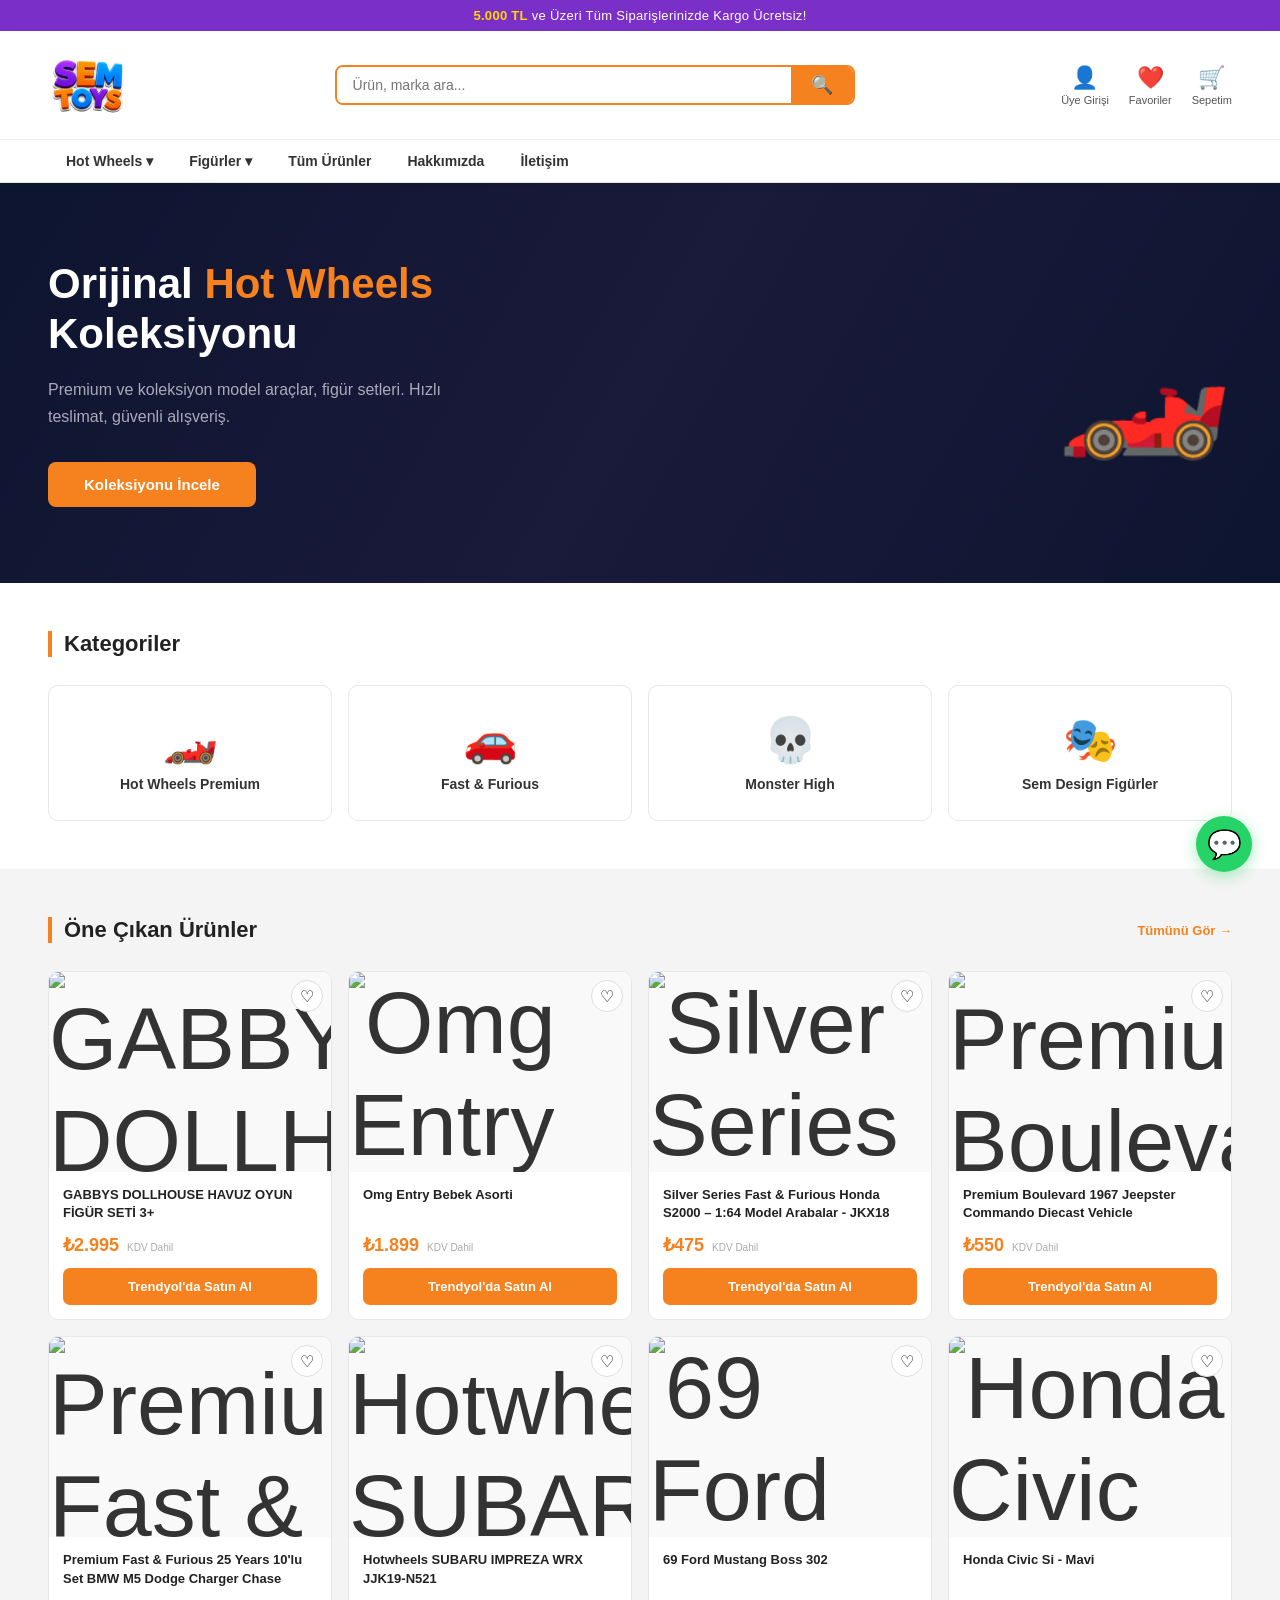
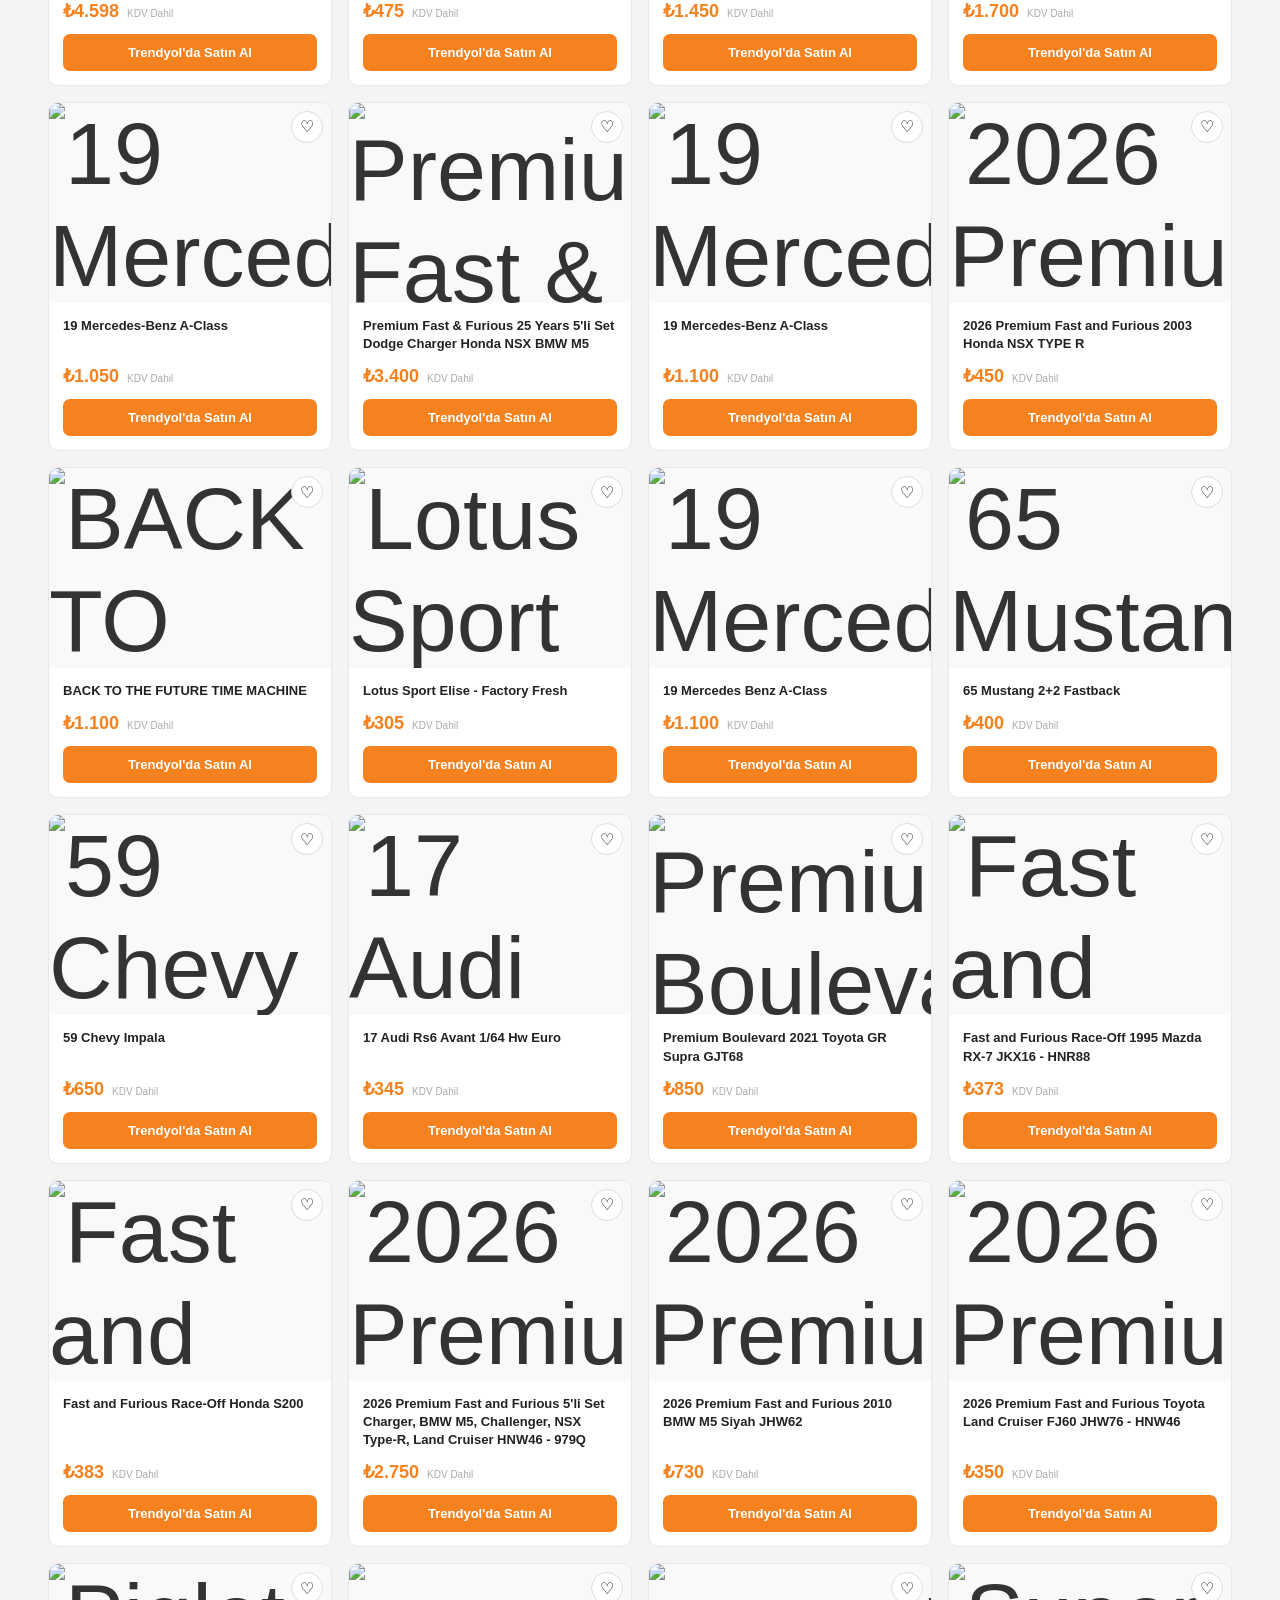
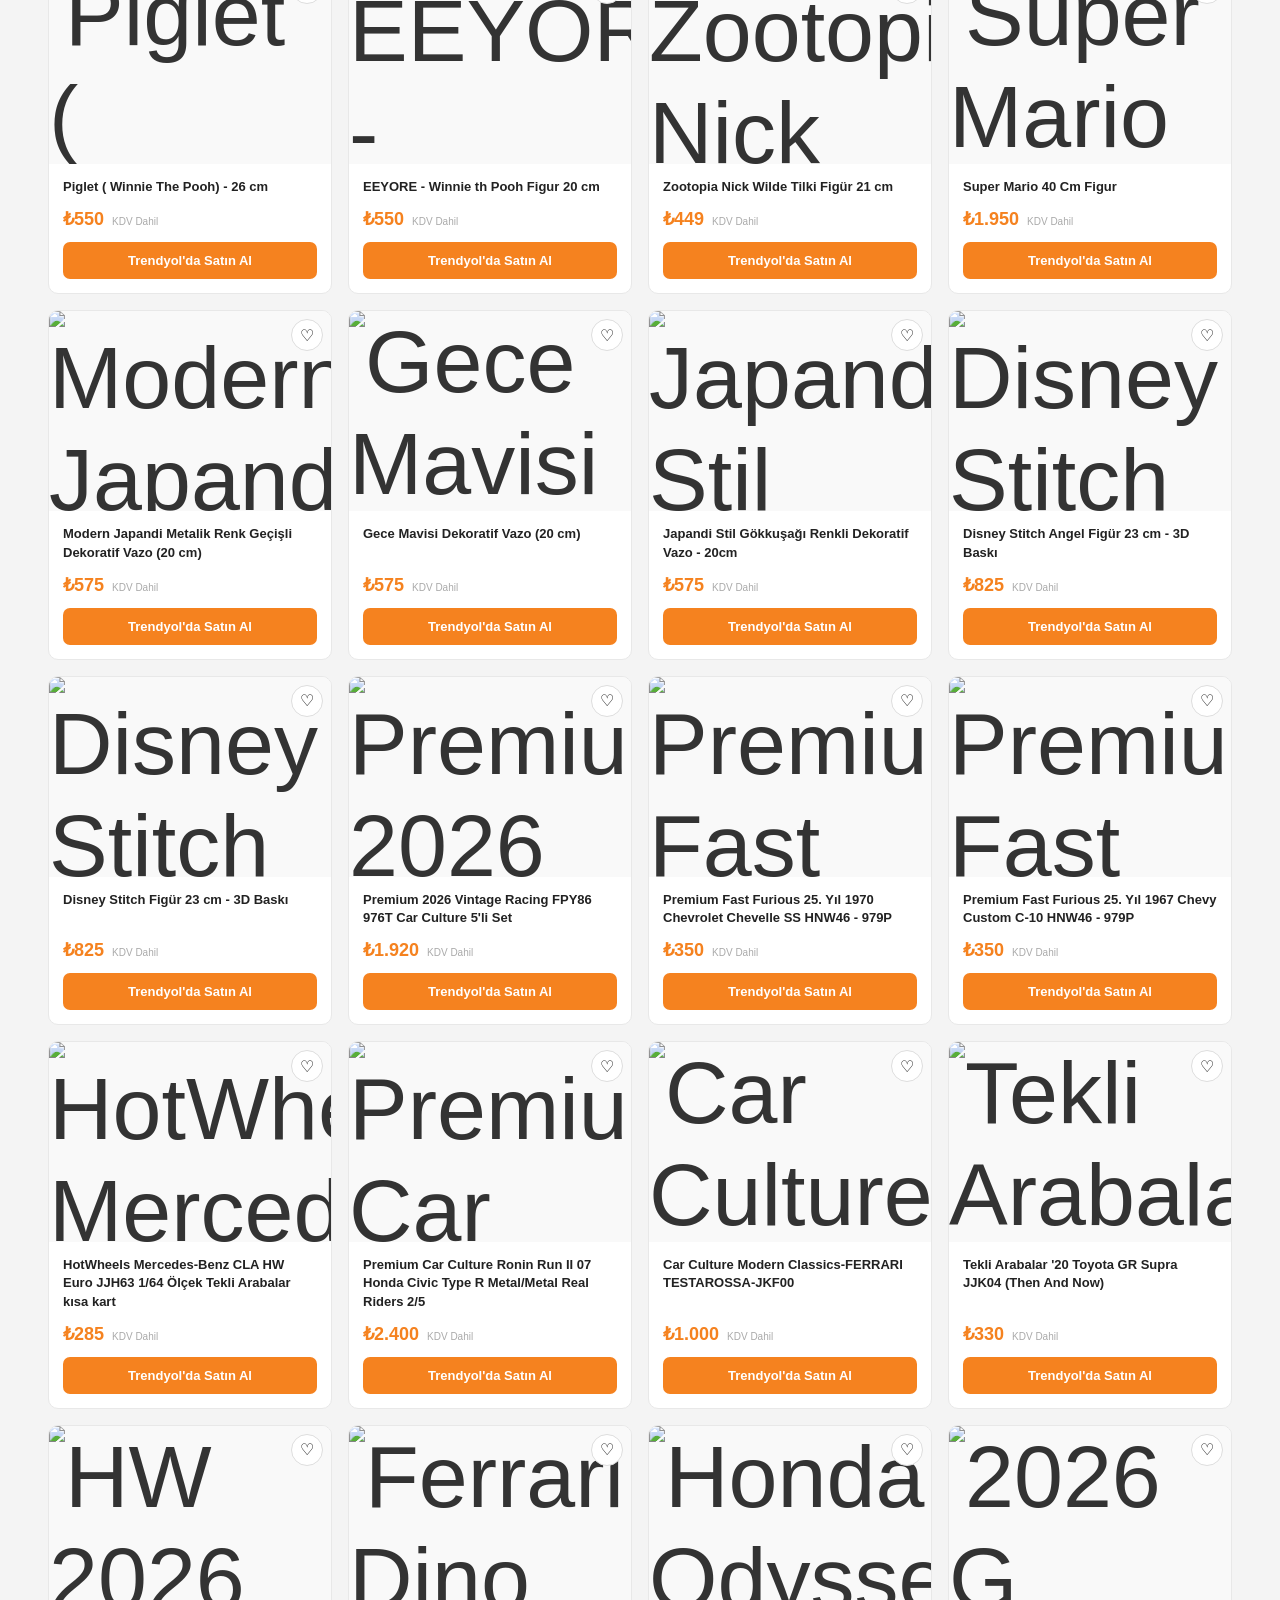
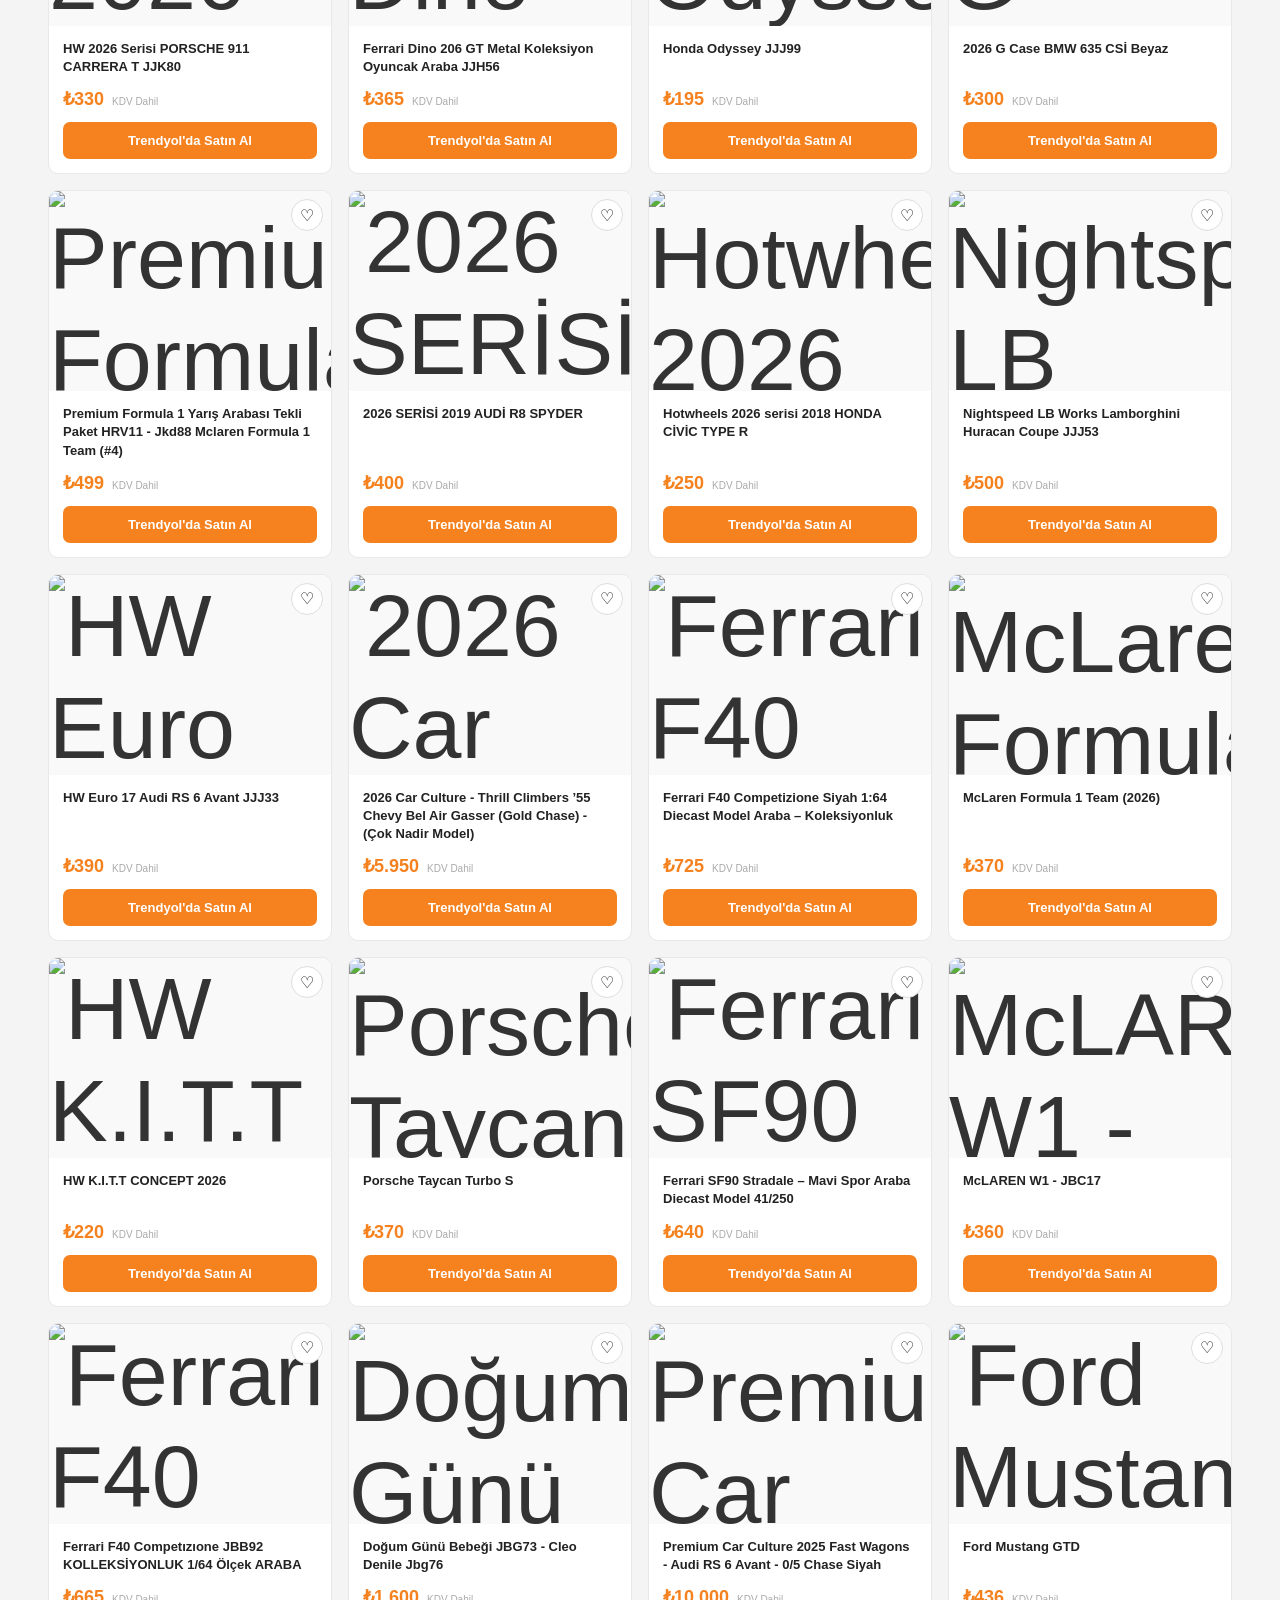
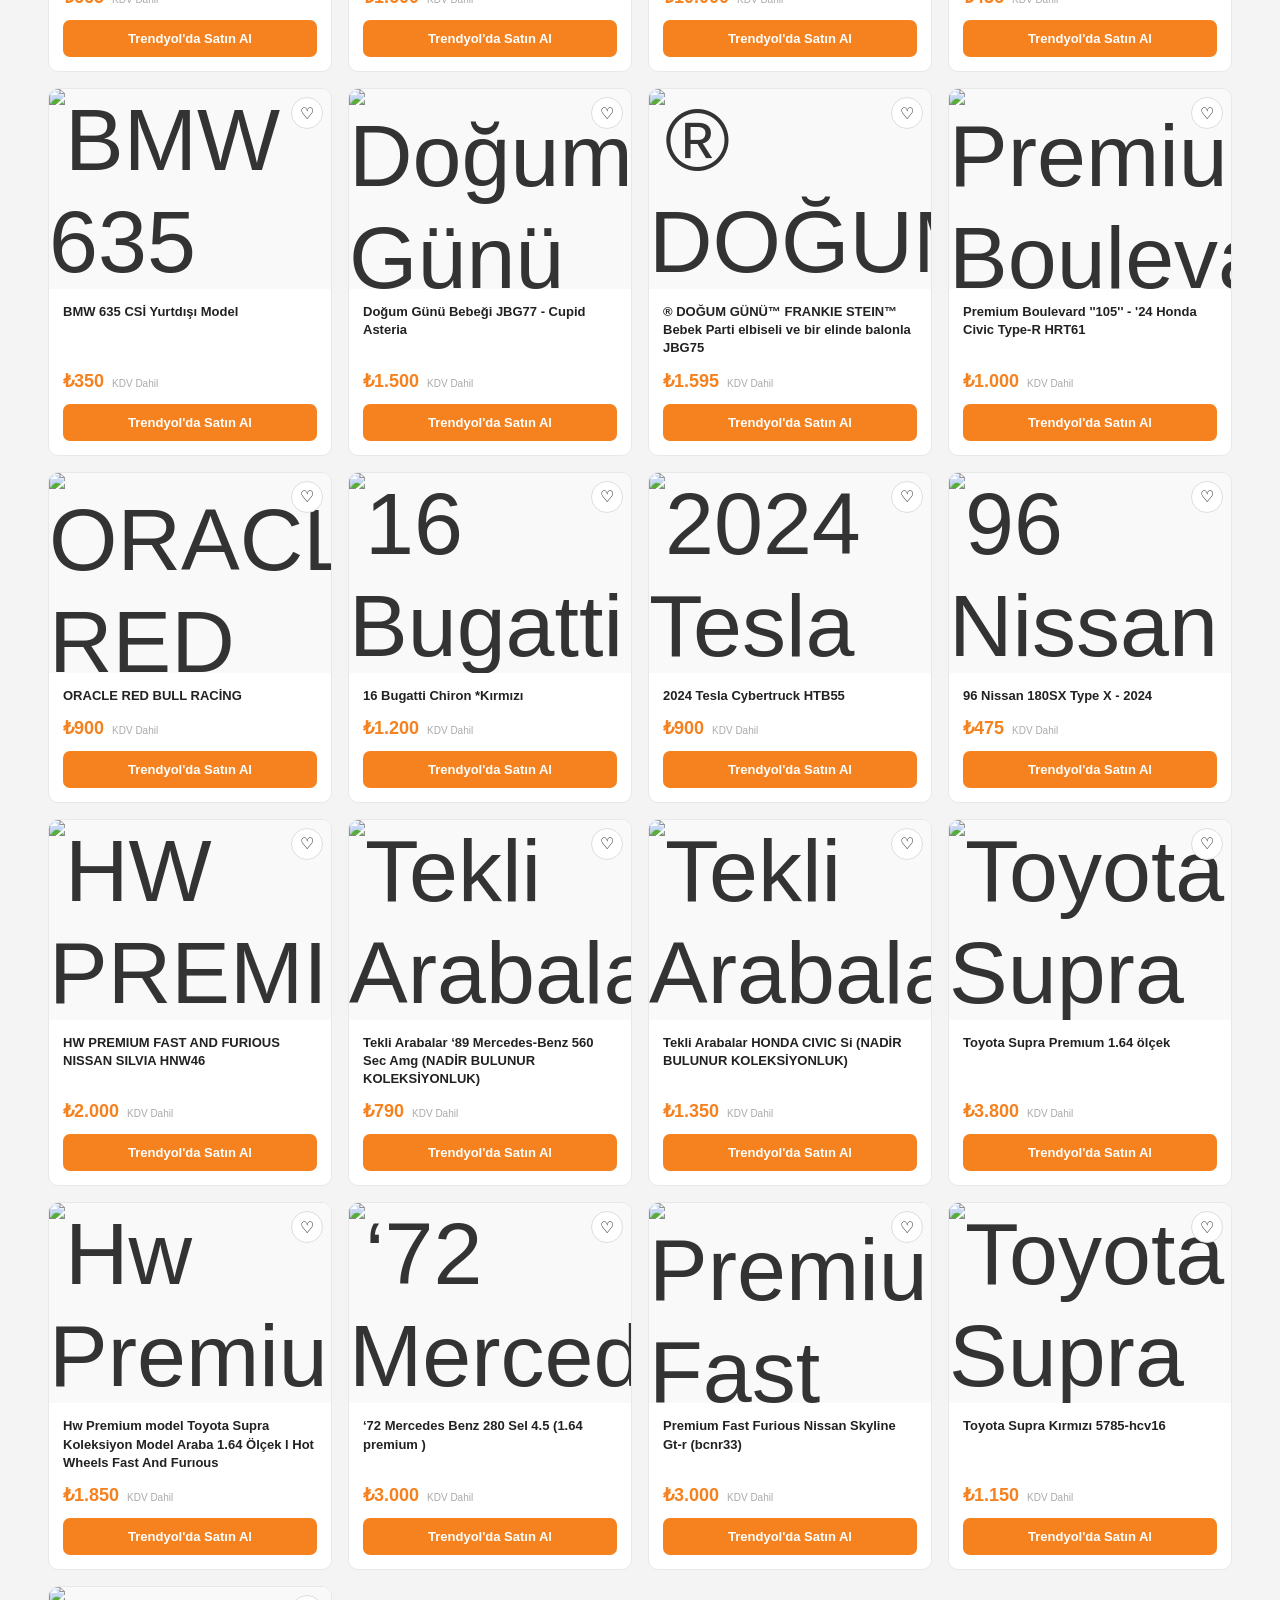
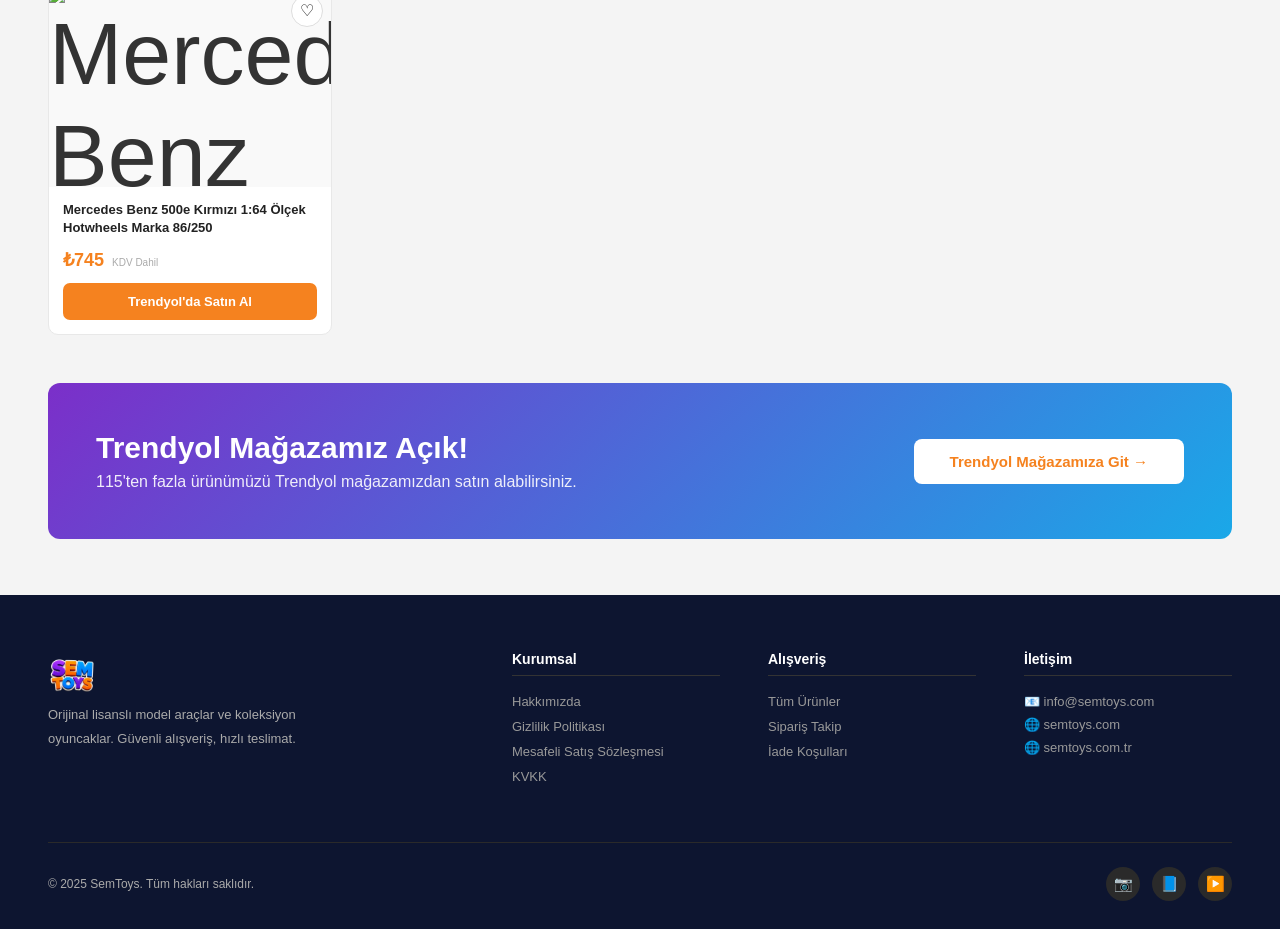
==== commit 835a52f0: "feat: tum 77 aktif urun eklendi - gercek resim ve linklerle" ====
--- a/index.html
+++ b/index.html
@@ -1,4 +1,4 @@
-<!DOCTYPE html>
+﻿<!DOCTYPE html>
 <html lang="tr">
 <head>
   <meta charset="UTF-8" />
@@ -109,206 +109,1241 @@
       <a href="https://www.trendyol.com/magaza/sem-toys-m-1277968" target="_blank" class="see-all">Tümünü Gör →</a>
     </div>
     <div class="product-grid">
+      <div class="product-card">
+        <div class="product-img-wrap">
+          <img src="https://cdn.dsmcdn.com/ty1916/prod/QC_PREP/20260703/00/a9462dff-1ffc-363f-b239-65c4e9620cfc/1_org_zoom.jpg" alt="GABBYS DOLLHOUSE HAVUZ OYUN FİGÜR SETİ 3+" loading="lazy" />
+          
+          <button class="favorite-btn">♡</button>
+        </div>
+        <div class="product-info">
+          <a href="https://www.trendyol.com/sem-design/gabbys-dollhouse-havuz-oyun-figur-seti-3-p-1164025852?merchantId=1277968&filterOverPriceListings=false" target="_blank" class="product-name">GABBYS DOLLHOUSE HAVUZ OYUN FİGÜR SETİ 3+</a>
+          <div class="price-row">
+            
+            <span class="price-new">₺2.995</span>
+            <span class="price-kdv">KDV Dahil</span>
+          </div>
+          <a href="https://www.trendyol.com/sem-design/gabbys-dollhouse-havuz-oyun-figur-seti-3-p-1164025852?merchantId=1277968&filterOverPriceListings=false" target="_blank" class="add-to-cart">Trendyol'da Satın Al</a>
+        </div>
+      </div>
+      <div class="product-card">
+        <div class="product-img-wrap">
+          <img src="https://cdn.dsmcdn.com/ty1897/prod/QC_PREP/20260629/11/46a9c2e1-bd83-3d40-b917-5e2778bf2981/1_org_zoom.jpg" alt="Omg Entry Bebek Asorti" loading="lazy" />
+          
+          <button class="favorite-btn">♡</button>
+        </div>
+        <div class="product-info">
+          <a href="https://www.trendyol.com/lol/omg-entry-bebek-asorti-p-1162624624?merchantId=1277968&filterOverPriceListings=false" target="_blank" class="product-name">Omg Entry Bebek Asorti</a>
+          <div class="price-row">
+            
+            <span class="price-new">₺1.899</span>
+            <span class="price-kdv">KDV Dahil</span>
+          </div>
+          <a href="https://www.trendyol.com/lol/omg-entry-bebek-asorti-p-1162624624?merchantId=1277968&filterOverPriceListings=false" target="_blank" class="add-to-cart">Trendyol'da Satın Al</a>
+        </div>
+      </div>
+      <div class="product-card">
+        <div class="product-img-wrap">
+          <img src="https://cdn.dsmcdn.com/ty1897/prod/QC_PREP/20260627/20/d757a233-09e9-3463-99f0-99c83329f86b/1_org_zoom.jpg" alt="Silver Series Fast & Furious Honda S2000 – 1:64 Model Arabalar - JKX18" loading="lazy" />
+          
+          <button class="favorite-btn">♡</button>
+        </div>
+        <div class="product-info">
+          <a href="https://www.trendyol.com/hot-wheels/silver-series-fast-furious-honda-s2000-1-64-model-arabalar-jkx18-p-1161938248?merchantId=1277968&filterOverPriceListings=false" target="_blank" class="product-name">Silver Series Fast & Furious Honda S2000 – 1:64 Model Arabalar - JKX18</a>
+          <div class="price-row">
+            
+            <span class="price-new">₺475</span>
+            <span class="price-kdv">KDV Dahil</span>
+          </div>
+          <a href="https://www.trendyol.com/hot-wheels/silver-series-fast-furious-honda-s2000-1-64-model-arabalar-jkx18-p-1161938248?merchantId=1277968&filterOverPriceListings=false" target="_blank" class="add-to-cart">Trendyol'da Satın Al</a>
+        </div>
+      </div>
+      <div class="product-card">
+        <div class="product-img-wrap">
+          <img src="https://cdn.dsmcdn.com/ty1911/prod/QC_PREP/20260626/22/46911bdf-96a3-3e4b-aa85-786c80539620/1_org_zoom.jpg" alt="Premium Boulevard 1967 Jeepster Commando Diecast Vehicle" loading="lazy" />
+          
+          <button class="favorite-btn">♡</button>
+        </div>
+        <div class="product-info">
+          <a href="https://www.trendyol.com/hot-wheels-x-sinsay/premium-boulevard-1967-jeepster-commando-diecast-vehicle-p-1161464578?merchantId=1277968&filterOverPriceListings=false" target="_blank" class="product-name">Premium Boulevard 1967 Jeepster Commando Diecast Vehicle</a>
+          <div class="price-row">
+            
+            <span class="price-new">₺550</span>
+            <span class="price-kdv">KDV Dahil</span>
+          </div>
+          <a href="https://www.trendyol.com/hot-wheels-x-sinsay/premium-boulevard-1967-jeepster-commando-diecast-vehicle-p-1161464578?merchantId=1277968&filterOverPriceListings=false" target="_blank" class="add-to-cart">Trendyol'da Satın Al</a>
+        </div>
+      </div>
+      <div class="product-card">
+        <div class="product-img-wrap">
+          <img src="https://cdn.dsmcdn.com/ty1896/prod/QC_PREP/20260620/18/92372ece-f720-3f82-b408-1abaa653b7f0/1_org_zoom.jpg" alt="Premium Fast & Furious 25 Years 10'lu Set BMW M5 Dodge Charger Chase" loading="lazy" />
+          
+          <button class="favorite-btn">♡</button>
+        </div>
+        <div class="product-info">
+          <a href="https://www.trendyol.com/hot-wheels/premium-fast-furious-25-years-10-lu-set-bmw-m5-dodge-charger-chase-p-1159595936?merchantId=1277968&filterOverPriceListings=false" target="_blank" class="product-name">Premium Fast & Furious 25 Years 10'lu Set BMW M5 Dodge Charger Chase</a>
+          <div class="price-row">
+            
+            <span class="price-new">₺4.598</span>
+            <span class="price-kdv">KDV Dahil</span>
+          </div>
+          <a href="https://www.trendyol.com/hot-wheels/premium-fast-furious-25-years-10-lu-set-bmw-m5-dodge-charger-chase-p-1159595936?merchantId=1277968&filterOverPriceListings=false" target="_blank" class="add-to-cart">Trendyol'da Satın Al</a>
+        </div>
+      </div>
+      <div class="product-card">
+        <div class="product-img-wrap">
+          <img src="https://cdn.dsmcdn.com/ty1940/prod/QC_PREP/20260620/19/db27c965-8013-3737-8be0-b371110dd64f/1_org_zoom.jpg" alt="Hotwheels SUBARU IMPREZA WRX JJK19-N521" loading="lazy" />
+          
+          <button class="favorite-btn">♡</button>
+        </div>
+        <div class="product-info">
+          <a href="https://www.trendyol.com/hot-wheels/hotwheels-subaru-impreza-wrx-jjk19-n521-p-1158841038?merchantId=1277968&filterOverPriceListings=false" target="_blank" class="product-name">Hotwheels SUBARU IMPREZA WRX JJK19-N521</a>
+          <div class="price-row">
+            
+            <span class="price-new">₺475</span>
+            <span class="price-kdv">KDV Dahil</span>
+          </div>
+          <a href="https://www.trendyol.com/hot-wheels/hotwheels-subaru-impreza-wrx-jjk19-n521-p-1158841038?merchantId=1277968&filterOverPriceListings=false" target="_blank" class="add-to-cart">Trendyol'da Satın Al</a>
+        </div>
+      </div>
+      <div class="product-card">
+        <div class="product-img-wrap">
+          <img src="https://cdn.dsmcdn.com/ty1918/prod/QC_PREP/20260618/16/1a05b5c8-6ef7-34c8-9d88-6dc92321305b/1_org_zoom.jpg" alt="69 Ford Mustang Boss 302" loading="lazy" />
+          
+          <button class="favorite-btn">♡</button>
+        </div>
+        <div class="product-info">
+          <a href="https://www.trendyol.com/hot-wheels/69-ford-mustang-boss-302-p-1158095135?merchantId=1277968&filterOverPriceListings=false" target="_blank" class="product-name">69 Ford Mustang Boss 302</a>
+          <div class="price-row">
+            
+            <span class="price-new">₺1.450</span>
+            <span class="price-kdv">KDV Dahil</span>
+          </div>
+          <a href="https://www.trendyol.com/hot-wheels/69-ford-mustang-boss-302-p-1158095135?merchantId=1277968&filterOverPriceListings=false" target="_blank" class="add-to-cart">Trendyol'da Satın Al</a>
+        </div>
+      </div>
+      <div class="product-card">
+        <div class="product-img-wrap">
+          <img src="https://cdn.dsmcdn.com/ty1894/prod/QC_PREP/20260618/16/8f52f906-bef4-34eb-a25d-3186c605e836/1_org_zoom.jpg" alt="Honda Civic Si - Mavi" loading="lazy" />
+          
+          <button class="favorite-btn">♡</button>
+        </div>
+        <div class="product-info">
+          <a href="https://www.trendyol.com/hot-wheels/honda-civic-si-mavi-p-1158095117?merchantId=1277968&filterOverPriceListings=false" target="_blank" class="product-name">Honda Civic Si - Mavi</a>
+          <div class="price-row">
+            
+            <span class="price-new">₺1.700</span>
+            <span class="price-kdv">KDV Dahil</span>
+          </div>
+          <a href="https://www.trendyol.com/hot-wheels/honda-civic-si-mavi-p-1158095117?merchantId=1277968&filterOverPriceListings=false" target="_blank" class="add-to-cart">Trendyol'da Satın Al</a>
+        </div>
+      </div>
+      <div class="product-card">
+        <div class="product-img-wrap">
+          <img src="https://cdn.dsmcdn.com/ty1926/prod/QC_PREP/20260618/15/9d115205-e831-349a-abfe-d2f69bef59a7/1_org_zoom.jpg" alt="19 Mercedes-Benz A-Class" loading="lazy" />
+          
+          <button class="favorite-btn">♡</button>
+        </div>
+        <div class="product-info">
+          <a href="https://www.trendyol.com/hot-wheels/19-mercedes-benz-a-class-p-1158094275?merchantId=1277968&filterOverPriceListings=false" target="_blank" class="product-name">19 Mercedes-Benz A-Class</a>
+          <div class="price-row">
+            
+            <span class="price-new">₺1.050</span>
+            <span class="price-kdv">KDV Dahil</span>
+          </div>
+          <a href="https://www.trendyol.com/hot-wheels/19-mercedes-benz-a-class-p-1158094275?merchantId=1277968&filterOverPriceListings=false" target="_blank" class="add-to-cart">Trendyol'da Satın Al</a>
+        </div>
+      </div>
+      <div class="product-card">
+        <div class="product-img-wrap">
+          <img src="https://cdn.dsmcdn.com/ty1898/prod/QC_PREP/20260618/20/c8a18a8e-d6c3-3518-90ff-cd97b5a9a263/1_org_zoom.jpg" alt="Premium Fast & Furious 25 Years 5'li Set Dodge Charger Honda NSX BMW M5" loading="lazy" />
+          
+          <button class="favorite-btn">♡</button>
+        </div>
+        <div class="product-info">
+          <a href="https://www.trendyol.com/hot-wheels/premium-fast-furious-25-years-5-li-set-dodge-charger-honda-nsx-bmw-m5-p-1158000139?merchantId=1277968&filterOverPriceListings=false" target="_blank" class="product-name">Premium Fast & Furious 25 Years 5'li Set Dodge Charger Honda NSX BMW M5</a>
+          <div class="price-row">
+            
+            <span class="price-new">₺3.400</span>
+            <span class="price-kdv">KDV Dahil</span>
+          </div>
+          <a href="https://www.trendyol.com/hot-wheels/premium-fast-furious-25-years-5-li-set-dodge-charger-honda-nsx-bmw-m5-p-1158000139?merchantId=1277968&filterOverPriceListings=false" target="_blank" class="add-to-cart">Trendyol'da Satın Al</a>
+        </div>
+      </div>
+      <div class="product-card">
+        <div class="product-img-wrap">
+          <img src="https://cdn.dsmcdn.com/ty1916/prod/QC_PREP/20260618/16/c7fa7e9b-3a4a-361e-a729-2e16f2ef2983/1_org_zoom.jpg" alt="19 Mercedes-Benz A-Class" loading="lazy" />
+          
+          <button class="favorite-btn">♡</button>
+        </div>
+        <div class="product-info">
+          <a href="https://www.trendyol.com/hot-wheels/19-mercedes-benz-a-class-p-1157941479?merchantId=1277968&filterOverPriceListings=false" target="_blank" class="product-name">19 Mercedes-Benz A-Class</a>
+          <div class="price-row">
+            
+            <span class="price-new">₺1.100</span>
+            <span class="price-kdv">KDV Dahil</span>
+          </div>
+          <a href="https://www.trendyol.com/hot-wheels/19-mercedes-benz-a-class-p-1157941479?merchantId=1277968&filterOverPriceListings=false" target="_blank" class="add-to-cart">Trendyol'da Satın Al</a>
+        </div>
+      </div>
+      <div class="product-card">
+        <div class="product-img-wrap">
+          <img src="https://cdn.dsmcdn.com/ty1898/prod/QC_PREP/20260613/12/206846c6-4775-32a1-8915-221c0a8a5cf4/1_org_zoom.jpg" alt="2026 Premium Fast and Furious 2003 Honda NSX TYPE R" loading="lazy" />
+          
+          <button class="favorite-btn">♡</button>
+        </div>
+        <div class="product-info">
+          <a href="https://www.trendyol.com/hot-wheels/2026-premium-fast-and-furious-2003-honda-nsx-type-r-p-1157473730?merchantId=1277968&filterOverPriceListings=false" target="_blank" class="product-name">2026 Premium Fast and Furious 2003 Honda NSX TYPE R</a>
+          <div class="price-row">
+            
+            <span class="price-new">₺450</span>
+            <span class="price-kdv">KDV Dahil</span>
+          </div>
+          <a href="https://www.trendyol.com/hot-wheels/2026-premium-fast-and-furious-2003-honda-nsx-type-r-p-1157473730?merchantId=1277968&filterOverPriceListings=false" target="_blank" class="add-to-cart">Trendyol'da Satın Al</a>
+        </div>
+      </div>
+      <div class="product-card">
+        <div class="product-img-wrap">
+          <img src="https://cdn.dsmcdn.com/ty1902/prod/QC_PREP/20260616/17/e10db3bb-f757-3b3b-afe6-e8ccebd6bcb7/1_org_zoom.jpg" alt="BACK TO THE FUTURE TIME MACHINE" loading="lazy" />
+          
+          <button class="favorite-btn">♡</button>
+        </div>
+        <div class="product-info">
+          <a href="https://www.trendyol.com/hot-wheels/back-to-the-future-time-machine-p-1157414600?merchantId=1277968&filterOverPriceListings=false" target="_blank" class="product-name">BACK TO THE FUTURE TIME MACHINE</a>
+          <div class="price-row">
+            
+            <span class="price-new">₺1.100</span>
+            <span class="price-kdv">KDV Dahil</span>
+          </div>
+          <a href="https://www.trendyol.com/hot-wheels/back-to-the-future-time-machine-p-1157414600?merchantId=1277968&filterOverPriceListings=false" target="_blank" class="add-to-cart">Trendyol'da Satın Al</a>
+        </div>
+      </div>
+      <div class="product-card">
+        <div class="product-img-wrap">
+          <img src="https://cdn.dsmcdn.com/ty1939/prod/QC_PREP/20260616/17/78662eab-58bf-364e-b851-843bf3c1bc15/1_org_zoom.jpg" alt="Lotus Sport Elise - Factory Fresh" loading="lazy" />
+          
+          <button class="favorite-btn">♡</button>
+        </div>
+        <div class="product-info">
+          <a href="https://www.trendyol.com/hot-wheels/lotus-sport-elise-factory-fresh-p-1157410162?merchantId=1277968&filterOverPriceListings=false" target="_blank" class="product-name">Lotus Sport Elise - Factory Fresh</a>
+          <div class="price-row">
+            
+            <span class="price-new">₺305</span>
+            <span class="price-kdv">KDV Dahil</span>
+          </div>
+          <a href="https://www.trendyol.com/hot-wheels/lotus-sport-elise-factory-fresh-p-1157410162?merchantId=1277968&filterOverPriceListings=false" target="_blank" class="add-to-cart">Trendyol'da Satın Al</a>
+        </div>
+      </div>
+      <div class="product-card">
+        <div class="product-img-wrap">
+          <img src="https://cdn.dsmcdn.com/ty1931/prod/QC_PREP/20260616/17/061e66e5-6389-3f1e-8860-bdbd1a4efbac/1_org_zoom.jpg" alt="19 Mercedes Benz A-Class" loading="lazy" />
+          
+          <button class="favorite-btn">♡</button>
+        </div>
+        <div class="product-info">
+          <a href="https://www.trendyol.com/hot-wheels/19-mercedes-benz-a-class-p-1157170090?merchantId=1277968&filterOverPriceListings=false" target="_blank" class="product-name">19 Mercedes Benz A-Class</a>
+          <div class="price-row">
+            
+            <span class="price-new">₺1.100</span>
+            <span class="price-kdv">KDV Dahil</span>
+          </div>
+          <a href="https://www.trendyol.com/hot-wheels/19-mercedes-benz-a-class-p-1157170090?merchantId=1277968&filterOverPriceListings=false" target="_blank" class="add-to-cart">Trendyol'da Satın Al</a>
+        </div>
+      </div>
+      <div class="product-card">
+        <div class="product-img-wrap">
+          <img src="https://cdn.dsmcdn.com/ty1897/prod/QC_PREP/20260616/17/93394080-2cd7-36bc-b0cd-ee1396fed3e4/1_org_zoom.jpg" alt="65 Mustang 2+2 Fastback" loading="lazy" />
+          
+          <button class="favorite-btn">♡</button>
+        </div>
+        <div class="product-info">
+          <a href="https://www.trendyol.com/hot-wheels/65-mustang-2-2-fastback-p-1157160892?merchantId=1277968&filterOverPriceListings=false" target="_blank" class="product-name">65 Mustang 2+2 Fastback</a>
+          <div class="price-row">
+            
+            <span class="price-new">₺400</span>
+            <span class="price-kdv">KDV Dahil</span>
+          </div>
+          <a href="https://www.trendyol.com/hot-wheels/65-mustang-2-2-fastback-p-1157160892?merchantId=1277968&filterOverPriceListings=false" target="_blank" class="add-to-cart">Trendyol'da Satın Al</a>
+        </div>
+      </div>
+      <div class="product-card">
+        <div class="product-img-wrap">
+          <img src="https://cdn.dsmcdn.com/ty1912/prod/QC_PREP/20260616/16/01c9d4f4-aab8-3a12-9a2f-ce3c4b41e789/1_org_zoom.jpg" alt="59 Chevy Impala" loading="lazy" />
+          
+          <button class="favorite-btn">♡</button>
+        </div>
+        <div class="product-info">
+          <a href="https://www.trendyol.com/hot-wheels/59-chevy-impala-p-1157157762?merchantId=1277968&filterOverPriceListings=false" target="_blank" class="product-name">59 Chevy Impala</a>
+          <div class="price-row">
+            
+            <span class="price-new">₺650</span>
+            <span class="price-kdv">KDV Dahil</span>
+          </div>
+          <a href="https://www.trendyol.com/hot-wheels/59-chevy-impala-p-1157157762?merchantId=1277968&filterOverPriceListings=false" target="_blank" class="add-to-cart">Trendyol'da Satın Al</a>
+        </div>
+      </div>
+      <div class="product-card">
+        <div class="product-img-wrap">
+          <img src="https://cdn.dsmcdn.com/ty1915/prod/QC_PREP/20260616/12/d157dcc9-6f05-347f-9f8c-245d8b85330c/1_org_zoom.jpg" alt="17 Audi Rs6 Avant 1/64 Hw Euro" loading="lazy" />
+          
+          <button class="favorite-btn">♡</button>
+        </div>
+        <div class="product-info">
+          <a href="https://www.trendyol.com/hot-wheels/17-audi-rs6-avant-1-64-hw-euro-p-1156946788?merchantId=1277968&filterOverPriceListings=false" target="_blank" class="product-name">17 Audi Rs6 Avant 1/64 Hw Euro</a>
+          <div class="price-row">
+            
+            <span class="price-new">₺345</span>
+            <span class="price-kdv">KDV Dahil</span>
+          </div>
+          <a href="https://www.trendyol.com/hot-wheels/17-audi-rs6-avant-1-64-hw-euro-p-1156946788?merchantId=1277968&filterOverPriceListings=false" target="_blank" class="add-to-cart">Trendyol'da Satın Al</a>
+        </div>
+      </div>
+      <div class="product-card">
+        <div class="product-img-wrap">
+          <img src="https://cdn.dsmcdn.com/ty1908/prod/QC_PREP/20260613/20/1bfafb85-8f9b-34f0-9852-b993252f9ca9/1_org_zoom.jpg" alt="Premium Boulevard 2021 Toyota GR Supra GJT68" loading="lazy" />
+          
+          <button class="favorite-btn">♡</button>
+        </div>
+        <div class="product-info">
+          <a href="https://www.trendyol.com/hot-wheels/premium-boulevard-2021-toyota-gr-supra-gjt68-p-1156389487?merchantId=1277968&filterOverPriceListings=false" target="_blank" class="product-name">Premium Boulevard 2021 Toyota GR Supra GJT68</a>
+          <div class="price-row">
+            
+            <span class="price-new">₺850</span>
+            <span class="price-kdv">KDV Dahil</span>
+          </div>
+          <a href="https://www.trendyol.com/hot-wheels/premium-boulevard-2021-toyota-gr-supra-gjt68-p-1156389487?merchantId=1277968&filterOverPriceListings=false" target="_blank" class="add-to-cart">Trendyol'da Satın Al</a>
+        </div>
+      </div>
+      <div class="product-card">
+        <div class="product-img-wrap">
+          <img src="https://cdn.dsmcdn.com/ty1930/prod/QC_PREP/20260613/13/653adc95-d273-3a07-b5ee-58c1e24a61f9/1_org_zoom.jpg" alt="Fast and Furious Race-Off 1995 Mazda RX-7 JKX16 - HNR88" loading="lazy" />
+          
+          <button class="favorite-btn">♡</button>
+        </div>
+        <div class="product-info">
+          <a href="https://www.trendyol.com/hot-wheels/fast-and-furious-race-off-1995-mazda-rx-7-jkx16-hnr88-p-1156360008?merchantId=1277968&filterOverPriceListings=false" target="_blank" class="product-name">Fast and Furious Race-Off 1995 Mazda RX-7 JKX16 - HNR88</a>
+          <div class="price-row">
+            
+            <span class="price-new">₺373</span>
+            <span class="price-kdv">KDV Dahil</span>
+          </div>
+          <a href="https://www.trendyol.com/hot-wheels/fast-and-furious-race-off-1995-mazda-rx-7-jkx16-hnr88-p-1156360008?merchantId=1277968&filterOverPriceListings=false" target="_blank" class="add-to-cart">Trendyol'da Satın Al</a>
+        </div>
+      </div>
+      <div class="product-card">
+        <div class="product-img-wrap">
+          <img src="https://cdn.dsmcdn.com/ty1911/prod/QC_PREP/20260613/13/3d7cf8f2-99dc-3c6d-9ca1-5cc867ff84ce/1_org_zoom.jpg" alt="Fast and Furious Race-Off Honda S200" loading="lazy" />
+          
+          <button class="favorite-btn">♡</button>
+        </div>
+        <div class="product-info">
+          <a href="https://www.trendyol.com/hot-wheels/fast-and-furious-race-off-honda-s200-p-1156359838?merchantId=1277968&filterOverPriceListings=false" target="_blank" class="product-name">Fast and Furious Race-Off Honda S200</a>
+          <div class="price-row">
+            
+            <span class="price-new">₺383</span>
+            <span class="price-kdv">KDV Dahil</span>
+          </div>
+          <a href="https://www.trendyol.com/hot-wheels/fast-and-furious-race-off-honda-s200-p-1156359838?merchantId=1277968&filterOverPriceListings=false" target="_blank" class="add-to-cart">Trendyol'da Satın Al</a>
+        </div>
+      </div>
+      <div class="product-card">
+        <div class="product-img-wrap">
+          <img src="https://cdn.dsmcdn.com/ty1893/prod/QC_PREP/20260613/12/5048b4a0-d3d5-3ec4-9229-fd48335f202e/1_org_zoom.jpg" alt="2026 Premium Fast and Furious 5'li Set Charger, BMW M5, Challenger, NSX Type-R, Land Cruiser HNW46 - 979Q" loading="lazy" />
+          
+          <button class="favorite-btn">♡</button>
+        </div>
+        <div class="product-info">
+          <a href="https://www.trendyol.com/hot-wheels/2026-premium-fast-and-furious-5-li-set-charger-bmw-m5-challenger-nsx-type-r-land-cruiser-hnw46-979q-p-1156357758?merchantId=1277968&filterOverPriceListings=false" target="_blank" class="product-name">2026 Premium Fast and Furious 5'li Set Charger, BMW M5, Challenger, NSX Type-R, Land Cruiser HNW46 - 979Q</a>
+          <div class="price-row">
+            
+            <span class="price-new">₺2.750</span>
+            <span class="price-kdv">KDV Dahil</span>
+          </div>
+          <a href="https://www.trendyol.com/hot-wheels/2026-premium-fast-and-furious-5-li-set-charger-bmw-m5-challenger-nsx-type-r-land-cruiser-hnw46-979q-p-1156357758?merchantId=1277968&filterOverPriceListings=false" target="_blank" class="add-to-cart">Trendyol'da Satın Al</a>
+        </div>
+      </div>
+      <div class="product-card">
+        <div class="product-img-wrap">
+          <img src="https://cdn.dsmcdn.com/ty1900/prod/QC_PREP/20260613/12/e04f829f-c15c-3769-b68f-ba58d531526f/1_org_zoom.jpg" alt="2026 Premium Fast and Furious 2010 BMW M5 Siyah JHW62" loading="lazy" />
+          
+          <button class="favorite-btn">♡</button>
+        </div>
+        <div class="product-info">
+          <a href="https://www.trendyol.com/hot-wheels/2026-premium-fast-and-furious-2010-bmw-m5-siyah-jhw62-p-1156357632?merchantId=1277968&filterOverPriceListings=false" target="_blank" class="product-name">2026 Premium Fast and Furious 2010 BMW M5 Siyah JHW62</a>
+          <div class="price-row">
+            
+            <span class="price-new">₺730</span>
+            <span class="price-kdv">KDV Dahil</span>
+          </div>
+          <a href="https://www.trendyol.com/hot-wheels/2026-premium-fast-and-furious-2010-bmw-m5-siyah-jhw62-p-1156357632?merchantId=1277968&filterOverPriceListings=false" target="_blank" class="add-to-cart">Trendyol'da Satın Al</a>
+        </div>
+      </div>
+      <div class="product-card">
+        <div class="product-img-wrap">
+          <img src="https://cdn.dsmcdn.com/ty1891/prod/QC_PREP/20260613/12/218d0f8a-36e1-3d89-a28c-908582ce07c5/1_org_zoom.jpg" alt="2026 Premium Fast and Furious Toyota Land Cruiser FJ60 JHW76 - HNW46" loading="lazy" />
+          
+          <button class="favorite-btn">♡</button>
+        </div>
+        <div class="product-info">
+          <a href="https://www.trendyol.com/hot-wheels/2026-premium-fast-and-furious-toyota-land-cruiser-fj60-jhw76-hnw46-p-1156084393?merchantId=1277968&filterOverPriceListings=false" target="_blank" class="product-name">2026 Premium Fast and Furious Toyota Land Cruiser FJ60 JHW76 - HNW46</a>
+          <div class="price-row">
+            
+            <span class="price-new">₺350</span>
+            <span class="price-kdv">KDV Dahil</span>
+          </div>
+          <a href="https://www.trendyol.com/hot-wheels/2026-premium-fast-and-furious-toyota-land-cruiser-fj60-jhw76-hnw46-p-1156084393?merchantId=1277968&filterOverPriceListings=false" target="_blank" class="add-to-cart">Trendyol'da Satın Al</a>
+        </div>
+      </div>
+      <div class="product-card">
+        <div class="product-img-wrap">
+          <img src="https://cdn.dsmcdn.com/ty1943/prod/QC_PREP/20260608/22/aab3fc96-d9d8-37c1-98e9-94cf57fd98f8/1_org_zoom.jpg" alt="Piglet ( Winnie The Pooh) - 26 cm" loading="lazy" />
+          
+          <button class="favorite-btn">♡</button>
+        </div>
+        <div class="product-info">
+          <a href="https://www.trendyol.com/sem-design/piglet-winnie-the-pooh-26-cm-p-1154499832?merchantId=1277968&filterOverPriceListings=false" target="_blank" class="product-name">Piglet ( Winnie The Pooh) - 26 cm</a>
+          <div class="price-row">
+            
+            <span class="price-new">₺550</span>
+            <span class="price-kdv">KDV Dahil</span>
+          </div>
+          <a href="https://www.trendyol.com/sem-design/piglet-winnie-the-pooh-26-cm-p-1154499832?merchantId=1277968&filterOverPriceListings=false" target="_blank" class="add-to-cart">Trendyol'da Satın Al</a>
+        </div>
+      </div>
+      <div class="product-card">
+        <div class="product-img-wrap">
+          <img src="https://cdn.dsmcdn.com/ty1906/prod/QC_PREP/20260608/22/86902d86-9f33-3070-b722-a972079f9105/1_org_zoom.jpg" alt="EEYORE - Winnie th Pooh Figur 20 cm" loading="lazy" />
+          
+          <button class="favorite-btn">♡</button>
+        </div>
+        <div class="product-info">
+          <a href="https://www.trendyol.com/sem-design/eeyore-winnie-th-pooh-figur-20-cm-p-1154498537?merchantId=1277968&filterOverPriceListings=false" target="_blank" class="product-name">EEYORE - Winnie th Pooh Figur 20 cm</a>
+          <div class="price-row">
+            
+            <span class="price-new">₺550</span>
+            <span class="price-kdv">KDV Dahil</span>
+          </div>
+          <a href="https://www.trendyol.com/sem-design/eeyore-winnie-th-pooh-figur-20-cm-p-1154498537?merchantId=1277968&filterOverPriceListings=false" target="_blank" class="add-to-cart">Trendyol'da Satın Al</a>
+        </div>
+      </div>
+      <div class="product-card">
+        <div class="product-img-wrap">
+          <img src="https://cdn.dsmcdn.com/ty1932/prod/QC_PREP/20260608/21/bb537022-780d-3244-ac2e-0bacb195d6f6/1_org_zoom.jpg" alt="Zootopia Nick Wilde Tilki Figür 21 cm" loading="lazy" />
+          
+          <button class="favorite-btn">♡</button>
+        </div>
+        <div class="product-info">
+          <a href="https://www.trendyol.com/sem-design/zootopia-nick-wilde-tilki-figur-21-cm-p-1154495109?merchantId=1277968&filterOverPriceListings=false" target="_blank" class="product-name">Zootopia Nick Wilde Tilki Figür 21 cm</a>
+          <div class="price-row">
+            
+            <span class="price-new">₺449</span>
+            <span class="price-kdv">KDV Dahil</span>
+          </div>
+          <a href="https://www.trendyol.com/sem-design/zootopia-nick-wilde-tilki-figur-21-cm-p-1154495109?merchantId=1277968&filterOverPriceListings=false" target="_blank" class="add-to-cart">Trendyol'da Satın Al</a>
+        </div>
+      </div>
+      <div class="product-card">
+        <div class="product-img-wrap">
+          <img src="https://cdn.dsmcdn.com/ty1934/prod/QC_PREP/20260608/21/5f426beb-c4dd-3047-8e76-04c51f2cbb7c/1_org_zoom.jpg" alt="Super Mario 40 Cm Figur" loading="lazy" />
+          
+          <button class="favorite-btn">♡</button>
+        </div>
+        <div class="product-info">
+          <a href="https://www.trendyol.com/sem-design/super-mario-40-cm-figur-p-1154470756?merchantId=1277968&filterOverPriceListings=false" target="_blank" class="product-name">Super Mario 40 Cm Figur</a>
+          <div class="price-row">
+            
+            <span class="price-new">₺1.950</span>
+            <span class="price-kdv">KDV Dahil</span>
+          </div>
+          <a href="https://www.trendyol.com/sem-design/super-mario-40-cm-figur-p-1154470756?merchantId=1277968&filterOverPriceListings=false" target="_blank" class="add-to-cart">Trendyol'da Satın Al</a>
+        </div>
+      </div>
+      <div class="product-card">
+        <div class="product-img-wrap">
+          <img src="https://cdn.dsmcdn.com/ty1930/prod/QC_PREP/20260608/20/882e63f8-213a-344a-92e6-823105a57628/1_org_zoom.jpg" alt="Modern Japandi Metalik Renk Geçişli Dekoratif Vazo (20 cm)" loading="lazy" />
+          
+          <button class="favorite-btn">♡</button>
+        </div>
+        <div class="product-info">
+          <a href="https://www.trendyol.com/sem-design/modern-japandi-metalik-renk-gecisli-dekoratif-vazo-20-cm-p-1154467416?merchantId=1277968&filterOverPriceListings=false" target="_blank" class="product-name">Modern Japandi Metalik Renk Geçişli Dekoratif Vazo (20 cm)</a>
+          <div class="price-row">
+            
+            <span class="price-new">₺575</span>
+            <span class="price-kdv">KDV Dahil</span>
+          </div>
+          <a href="https://www.trendyol.com/sem-design/modern-japandi-metalik-renk-gecisli-dekoratif-vazo-20-cm-p-1154467416?merchantId=1277968&filterOverPriceListings=false" target="_blank" class="add-to-cart">Trendyol'da Satın Al</a>
+        </div>
+      </div>
+      <div class="product-card">
+        <div class="product-img-wrap">
+          <img src="https://cdn.dsmcdn.com/ty1932/prod/QC_PREP/20260608/20/213f0fad-d98a-3c22-a60d-0521b54d1777/1_org_zoom.jpg" alt="Gece Mavisi Dekoratif Vazo (20 cm)" loading="lazy" />
+          
+          <button class="favorite-btn">♡</button>
+        </div>
+        <div class="product-info">
+          <a href="https://www.trendyol.com/sem-design/gece-mavisi-dekoratif-vazo-20-cm-p-1154465601?merchantId=1277968&filterOverPriceListings=false" target="_blank" class="product-name">Gece Mavisi Dekoratif Vazo (20 cm)</a>
+          <div class="price-row">
+            
+            <span class="price-new">₺575</span>
+            <span class="price-kdv">KDV Dahil</span>
+          </div>
+          <a href="https://www.trendyol.com/sem-design/gece-mavisi-dekoratif-vazo-20-cm-p-1154465601?merchantId=1277968&filterOverPriceListings=false" target="_blank" class="add-to-cart">Trendyol'da Satın Al</a>
+        </div>
+      </div>
+      <div class="product-card">
+        <div class="product-img-wrap">
+          <img src="https://cdn.dsmcdn.com/ty1893/prod/QC_PREP/20260608/20/32a34bbf-97e5-3d1e-8051-138d9988008c/1_org_zoom.jpg" alt="Japandi Stil Gökkuşağı Renkli Dekoratif Vazo - 20cm" loading="lazy" />
+          
+          <button class="favorite-btn">♡</button>
+        </div>
+        <div class="product-info">
+          <a href="https://www.trendyol.com/sem-design/japandi-stil-gokkusagi-renkli-dekoratif-vazo-20cm-p-1154448985?merchantId=1277968&filterOverPriceListings=false" target="_blank" class="product-name">Japandi Stil Gökkuşağı Renkli Dekoratif Vazo - 20cm</a>
+          <div class="price-row">
+            
+            <span class="price-new">₺575</span>
+            <span class="price-kdv">KDV Dahil</span>
+          </div>
+          <a href="https://www.trendyol.com/sem-design/japandi-stil-gokkusagi-renkli-dekoratif-vazo-20cm-p-1154448985?merchantId=1277968&filterOverPriceListings=false" target="_blank" class="add-to-cart">Trendyol'da Satın Al</a>
+        </div>
+      </div>
+      <div class="product-card">
+        <div class="product-img-wrap">
+          <img src="https://cdn.dsmcdn.com/ty1911/prod/QC_PREP/20260608/11/c80d08c7-9e51-3841-b966-863e38562787/1_org_zoom.jpg" alt="Disney Stitch Angel Figür 23 cm - 3D Baskı" loading="lazy" />
+          
+          <button class="favorite-btn">♡</button>
+        </div>
+        <div class="product-info">
+          <a href="https://www.trendyol.com/sem-design/disney-stitch-angel-figur-23-cm-3d-baski-p-1154306053?merchantId=1277968&filterOverPriceListings=false" target="_blank" class="product-name">Disney Stitch Angel Figür 23 cm - 3D Baskı</a>
+          <div class="price-row">
+            
+            <span class="price-new">₺825</span>
+            <span class="price-kdv">KDV Dahil</span>
+          </div>
+          <a href="https://www.trendyol.com/sem-design/disney-stitch-angel-figur-23-cm-3d-baski-p-1154306053?merchantId=1277968&filterOverPriceListings=false" target="_blank" class="add-to-cart">Trendyol'da Satın Al</a>
+        </div>
+      </div>
+      <div class="product-card">
+        <div class="product-img-wrap">
+          <img src="https://cdn.dsmcdn.com/ty1933/prod/QC_PREP/20260608/10/f3811aa6-84d5-3baa-9fe8-8ad1e669dc66/1_org_zoom.jpg" alt="Disney Stitch Figür 23 cm - 3D Baskı" loading="lazy" />
+          
+          <button class="favorite-btn">♡</button>
+        </div>
+        <div class="product-info">
+          <a href="https://www.trendyol.com/sem-design/disney-stitch-figur-23-cm-3d-baski-p-1154205796?merchantId=1277968&filterOverPriceListings=false" target="_blank" class="product-name">Disney Stitch Figür 23 cm - 3D Baskı</a>
+          <div class="price-row">
+            
+            <span class="price-new">₺825</span>
+            <span class="price-kdv">KDV Dahil</span>
+          </div>
+          <a href="https://www.trendyol.com/sem-design/disney-stitch-figur-23-cm-3d-baski-p-1154205796?merchantId=1277968&filterOverPriceListings=false" target="_blank" class="add-to-cart">Trendyol'da Satın Al</a>
+        </div>
+      </div>
+      <div class="product-card">
+        <div class="product-img-wrap">
+          <img src="https://cdn.dsmcdn.com/ty1933/prod/QC_PREP/20260522/16/5395f1b5-58b8-3bbc-b4a6-affa5ac47264/1_org_zoom.jpg" alt="Premium 2026 Vintage Racing FPY86 976T Car Culture 5'li Set" loading="lazy" />
+          
+          <button class="favorite-btn">♡</button>
+        </div>
+        <div class="product-info">
+          <a href="https://www.trendyol.com/hot-wheels/premium-2026-vintage-racing-fpy86-976t-car-culture-5-li-set-p-1149211296?merchantId=1277968&filterOverPriceListings=false" target="_blank" class="product-name">Premium 2026 Vintage Racing FPY86 976T Car Culture 5'li Set</a>
+          <div class="price-row">
+            
+            <span class="price-new">₺1.920</span>
+            <span class="price-kdv">KDV Dahil</span>
+          </div>
+          <a href="https://www.trendyol.com/hot-wheels/premium-2026-vintage-racing-fpy86-976t-car-culture-5-li-set-p-1149211296?merchantId=1277968&filterOverPriceListings=false" target="_blank" class="add-to-cart">Trendyol'da Satın Al</a>
+        </div>
+      </div>
+      <div class="product-card">
+        <div class="product-img-wrap">
+          <img src="https://cdn.dsmcdn.com/ty1898/prod/QC_PREP/20260515/15/8644e956-4286-39a8-b51f-5d9910c88eb8/1_org_zoom.jpg" alt="Premium Fast Furious 25. Yıl 1970 Chevrolet Chevelle SS HNW46 - 979P" loading="lazy" />
+          
+          <button class="favorite-btn">♡</button>
+        </div>
+        <div class="product-info">
+          <a href="https://www.trendyol.com/hot-wheels/premium-fast-furious-25-yil-1970-chevrolet-chevelle-ss-hnw46-979p-p-1146977713?merchantId=1277968&filterOverPriceListings=false" target="_blank" class="product-name">Premium Fast Furious 25. Yıl 1970 Chevrolet Chevelle SS HNW46 - 979P</a>
+          <div class="price-row">
+            
+            <span class="price-new">₺350</span>
+            <span class="price-kdv">KDV Dahil</span>
+          </div>
+          <a href="https://www.trendyol.com/hot-wheels/premium-fast-furious-25-yil-1970-chevrolet-chevelle-ss-hnw46-979p-p-1146977713?merchantId=1277968&filterOverPriceListings=false" target="_blank" class="add-to-cart">Trendyol'da Satın Al</a>
+        </div>
+      </div>
+      <div class="product-card">
+        <div class="product-img-wrap">
+          <img src="https://cdn.dsmcdn.com/ty1920/prod/QC_PREP/20260515/15/64dee9ba-1100-3bfd-bd17-4bb1cf129daf/1_org_zoom.jpg" alt="Premium Fast Furious 25. Yıl 1967 Chevy Custom C-10 HNW46 - 979P" loading="lazy" />
+          
+          <button class="favorite-btn">♡</button>
+        </div>
+        <div class="product-info">
+          <a href="https://www.trendyol.com/hot-wheels/premium-fast-furious-25-yil-1967-chevy-custom-c-10-hnw46-979p-p-1146610220?merchantId=1277968&filterOverPriceListings=false" target="_blank" class="product-name">Premium Fast Furious 25. Yıl 1967 Chevy Custom C-10 HNW46 - 979P</a>
+          <div class="price-row">
+            
+            <span class="price-new">₺350</span>
+            <span class="price-kdv">KDV Dahil</span>
+          </div>
+          <a href="https://www.trendyol.com/hot-wheels/premium-fast-furious-25-yil-1967-chevy-custom-c-10-hnw46-979p-p-1146610220?merchantId=1277968&filterOverPriceListings=false" target="_blank" class="add-to-cart">Trendyol'da Satın Al</a>
+        </div>
+      </div>
+      <div class="product-card">
+        <div class="product-img-wrap">
+          <img src="https://cdn.dsmcdn.com/ty1922/prod/QC_ENRICHMENT/20260613/21/b50908a0-2752-3a17-b8b6-0d7bcc0a133c/1_org_zoom.jpg" alt="HotWheels Mercedes-Benz CLA HW Euro JJH63 1/64 Ölçek Tekli Arabalar kısa kart" loading="lazy" />
+          
+          <button class="favorite-btn">♡</button>
+        </div>
+        <div class="product-info">
+          <a href="https://www.trendyol.com/hot-wheels/hotwheels-mercedes-benz-cla-hw-euro-jjh63-1-64-olcek-tekli-arabalar-kisa-kart-p-1142435614?merchantId=1277968&filterOverPriceListings=false" target="_blank" class="product-name">HotWheels Mercedes-Benz CLA HW Euro JJH63 1/64 Ölçek Tekli Arabalar kısa kart</a>
+          <div class="price-row">
+            
+            <span class="price-new">₺285</span>
+            <span class="price-kdv">KDV Dahil</span>
+          </div>
+          <a href="https://www.trendyol.com/hot-wheels/hotwheels-mercedes-benz-cla-hw-euro-jjh63-1-64-olcek-tekli-arabalar-kisa-kart-p-1142435614?merchantId=1277968&filterOverPriceListings=false" target="_blank" class="add-to-cart">Trendyol'da Satın Al</a>
+        </div>
+      </div>
+      <div class="product-card">
+        <div class="product-img-wrap">
+          <img src="https://cdn.dsmcdn.com/ty1927/prod/QC_PREP/20260429/12/d8fa7f2f-e6fc-300f-8968-ee3ee57ba4f8/1_org_zoom.jpg" alt="Premium Car Culture Ronin Run II 07 Honda Civic Type R Metal/Metal Real Riders 2/5" loading="lazy" />
+          
+          <button class="favorite-btn">♡</button>
+        </div>
+        <div class="product-info">
+          <a href="https://www.trendyol.com/hot-wheels/premium-car-culture-ronin-run-ii-07-honda-civic-type-r-metal-metal-real-riders-2-5-p-1139998501?merchantId=1277968&filterOverPriceListings=false" target="_blank" class="product-name">Premium Car Culture Ronin Run II 07 Honda Civic Type R Metal/Metal Real Riders 2/5</a>
+          <div class="price-row">
+            
+            <span class="price-new">₺2.400</span>
+            <span class="price-kdv">KDV Dahil</span>
+          </div>
+          <a href="https://www.trendyol.com/hot-wheels/premium-car-culture-ronin-run-ii-07-honda-civic-type-r-metal-metal-real-riders-2-5-p-1139998501?merchantId=1277968&filterOverPriceListings=false" target="_blank" class="add-to-cart">Trendyol'da Satın Al</a>
+        </div>
+      </div>
+      <div class="product-card">
+        <div class="product-img-wrap">
+          <img src="https://cdn.dsmcdn.com/ty1856/prod/QC_PREP/20260412/12/6c7c16f0-5b20-3f3f-ae5f-ce41a2d6ff71/1_org_zoom.jpg" alt="Car Culture Modern Classics-FERRARI TESTAROSSA-JKF00" loading="lazy" />
+          
+          <button class="favorite-btn">♡</button>
+        </div>
+        <div class="product-info">
+          <a href="https://www.trendyol.com/hot-wheels/car-culture-modern-classics-ferrari-testarossa-jkf00-p-1132062649?merchantId=1277968&filterOverPriceListings=false" target="_blank" class="product-name">Car Culture Modern Classics-FERRARI TESTAROSSA-JKF00</a>
+          <div class="price-row">
+            
+            <span class="price-new">₺1.000</span>
+            <span class="price-kdv">KDV Dahil</span>
+          </div>
+          <a href="https://www.trendyol.com/hot-wheels/car-culture-modern-classics-ferrari-testarossa-jkf00-p-1132062649?merchantId=1277968&filterOverPriceListings=false" target="_blank" class="add-to-cart">Trendyol'da Satın Al</a>
+        </div>
+      </div>
+      <div class="product-card">
+        <div class="product-img-wrap">
+          <img src="https://cdn.dsmcdn.com/ty1851/prod/QC_PREP/20260411/15/19b47f1e-6a55-32ad-aaba-4edfaaa96935/1_org_zoom.jpg" alt="Tekli Arabalar '20 Toyota GR Supra JJK04 (Then And Now)" loading="lazy" />
+          
+          <button class="favorite-btn">♡</button>
+        </div>
+        <div class="product-info">
+          <a href="https://www.trendyol.com/hot-wheels/tekli-arabalar-20-toyota-gr-supra-jjk04-then-and-now-p-1131731629?merchantId=1277968&filterOverPriceListings=false" target="_blank" class="product-name">Tekli Arabalar '20 Toyota GR Supra JJK04 (Then And Now)</a>
+          <div class="price-row">
+            
+            <span class="price-new">₺330</span>
+            <span class="price-kdv">KDV Dahil</span>
+          </div>
+          <a href="https://www.trendyol.com/hot-wheels/tekli-arabalar-20-toyota-gr-supra-jjk04-then-and-now-p-1131731629?merchantId=1277968&filterOverPriceListings=false" target="_blank" class="add-to-cart">Trendyol'da Satın Al</a>
+        </div>
+      </div>
+      <div class="product-card">
+        <div class="product-img-wrap">
+          <img src="https://cdn.dsmcdn.com/ty1852/prod/QC_PREP/20260407/20/7163ec2f-fd25-3939-bc77-505411e02258/1_org_zoom.jpg" alt="HW 2026 Serisi PORSCHE 911 CARRERA T JJK80" loading="lazy" />
+          
+          <button class="favorite-btn">♡</button>
+        </div>
+        <div class="product-info">
+          <a href="https://www.trendyol.com/hot-wheels/hw-2026-serisi-porsche-911-carrera-t-jjk80-p-1129980957?merchantId=1277968&filterOverPriceListings=false" target="_blank" class="product-name">HW 2026 Serisi PORSCHE 911 CARRERA T JJK80</a>
+          <div class="price-row">
+            
+            <span class="price-new">₺330</span>
+            <span class="price-kdv">KDV Dahil</span>
+          </div>
+          <a href="https://www.trendyol.com/hot-wheels/hw-2026-serisi-porsche-911-carrera-t-jjk80-p-1129980957?merchantId=1277968&filterOverPriceListings=false" target="_blank" class="add-to-cart">Trendyol'da Satın Al</a>
+        </div>
+      </div>
+      <div class="product-card">
+        <div class="product-img-wrap">
+          <img src="https://cdn.dsmcdn.com/ty1928/prod/QC_ENRICHMENT/20260601/18/8460492d-dfd5-39d9-b0e7-7081bc87f5c2/1_org_zoom.jpg" alt="Ferrari Dino 206 GT Metal Koleksiyon Oyuncak Araba JJH56" loading="lazy" />
+          
+          <button class="favorite-btn">♡</button>
+        </div>
+        <div class="product-info">
+          <a href="https://www.trendyol.com/hot-wheels/ferrari-dino-206-gt-metal-koleksiyon-oyuncak-araba-jjh56-p-1129358156?merchantId=1277968&filterOverPriceListings=false" target="_blank" class="product-name">Ferrari Dino 206 GT Metal Koleksiyon Oyuncak Araba JJH56</a>
+          <div class="price-row">
+            
+            <span class="price-new">₺365</span>
+            <span class="price-kdv">KDV Dahil</span>
+          </div>
+          <a href="https://www.trendyol.com/hot-wheels/ferrari-dino-206-gt-metal-koleksiyon-oyuncak-araba-jjh56-p-1129358156?merchantId=1277968&filterOverPriceListings=false" target="_blank" class="add-to-cart">Trendyol'da Satın Al</a>
+        </div>
+      </div>
+      <div class="product-card">
+        <div class="product-img-wrap">
+          <img src="https://cdn.dsmcdn.com/ty1850/prod/QC_PREP/20260402/23/07ca5a7e-9e27-3f6e-9d63-5fcecc56c89d/1_org_zoom.jpg" alt="Honda Odyssey JJJ99" loading="lazy" />
+          
+          <button class="favorite-btn">♡</button>
+        </div>
+        <div class="product-info">
+          <a href="https://www.trendyol.com/hot-wheels/honda-odyssey-jjj99-p-1127682791?merchantId=1277968&filterOverPriceListings=false" target="_blank" class="product-name">Honda Odyssey JJJ99</a>
+          <div class="price-row">
+            
+            <span class="price-new">₺195</span>
+            <span class="price-kdv">KDV Dahil</span>
+          </div>
+          <a href="https://www.trendyol.com/hot-wheels/honda-odyssey-jjj99-p-1127682791?merchantId=1277968&filterOverPriceListings=false" target="_blank" class="add-to-cart">Trendyol'da Satın Al</a>
+        </div>
+      </div>
+      <div class="product-card">
+        <div class="product-img-wrap">
+          <img src="https://cdn.dsmcdn.com/ty1847/prod/QC_PREP/20260330/13/f83ab03f-7f6d-3e76-ad7a-df6ebd6c84c6/1_org_zoom.jpg" alt="2026 G Case BMW 635 CSİ Beyaz" loading="lazy" />
+          
+          <button class="favorite-btn">♡</button>
+        </div>
+        <div class="product-info">
+          <a href="https://www.trendyol.com/hot-wheels/2026-g-case-bmw-635-csi-beyaz-p-1125874913?merchantId=1277968&filterOverPriceListings=false" target="_blank" class="product-name">2026 G Case BMW 635 CSİ Beyaz</a>
+          <div class="price-row">
+            
+            <span class="price-new">₺300</span>
+            <span class="price-kdv">KDV Dahil</span>
+          </div>
+          <a href="https://www.trendyol.com/hot-wheels/2026-g-case-bmw-635-csi-beyaz-p-1125874913?merchantId=1277968&filterOverPriceListings=false" target="_blank" class="add-to-cart">Trendyol'da Satın Al</a>
+        </div>
+      </div>
+      <div class="product-card">
+        <div class="product-img-wrap">
+          <img src="https://cdn.dsmcdn.com/ty1833/prod/QC_PREP/20260303/16/f5b7ce18-33ee-3c91-8b74-fb7e025d34a3/1_org_zoom.jpg" alt="Premium Formula 1 Yarış Arabası Tekli Paket HRV11 - Jkd88 Mclaren Formula 1 Team (#4)" loading="lazy" />
+          
+          <button class="favorite-btn">♡</button>
+        </div>
+        <div class="product-info">
+          <a href="https://www.trendyol.com/hot-wheels/premium-formula-1-yaris-arabasi-tekli-paket-hrv11-jkd88-mclaren-formula-1-team-4-p-1113176939?merchantId=1277968&filterOverPriceListings=false" target="_blank" class="product-name">Premium Formula 1 Yarış Arabası Tekli Paket HRV11 - Jkd88 Mclaren Formula 1 Team (#4)</a>
+          <div class="price-row">
+            
+            <span class="price-new">₺499</span>
+            <span class="price-kdv">KDV Dahil</span>
+          </div>
+          <a href="https://www.trendyol.com/hot-wheels/premium-formula-1-yaris-arabasi-tekli-paket-hrv11-jkd88-mclaren-formula-1-team-4-p-1113176939?merchantId=1277968&filterOverPriceListings=false" target="_blank" class="add-to-cart">Trendyol'da Satın Al</a>
+        </div>
+      </div>
+      <div class="product-card">
+        <div class="product-img-wrap">
+          <img src="https://cdn.dsmcdn.com/ty1838/prod/QC_ENRICHMENT/20260311/06/5478d484-25ae-34c4-b468-b56d2e375d9f/1_org_zoom.jpg" alt="2026 SERİSİ 2019 AUDİ R8 SPYDER" loading="lazy" />
+          
+          <button class="favorite-btn">♡</button>
+        </div>
+        <div class="product-info">
+          <a href="https://www.trendyol.com/hot-wheels/2026-serisi-2019-audi-r8-spyder-p-1111427346?merchantId=1277968&filterOverPriceListings=false" target="_blank" class="product-name">2026 SERİSİ 2019 AUDİ R8 SPYDER</a>
+          <div class="price-row">
+            
+            <span class="price-new">₺400</span>
+            <span class="price-kdv">KDV Dahil</span>
+          </div>
+          <a href="https://www.trendyol.com/hot-wheels/2026-serisi-2019-audi-r8-spyder-p-1111427346?merchantId=1277968&filterOverPriceListings=false" target="_blank" class="add-to-cart">Trendyol'da Satın Al</a>
+        </div>
+      </div>
+      <div class="product-card">
+        <div class="product-img-wrap">
+          <img src="https://cdn.dsmcdn.com/ty1830/prod/QC_PREP/20260227/21/3f5a7bf4-4804-3a3e-8508-f1035934ac3e/1_org_zoom.jpg" alt="Hotwheels 2026 serisi 2018 HONDA CİVİC TYPE R" loading="lazy" />
+          
+          <button class="favorite-btn">♡</button>
+        </div>
+        <div class="product-info">
+          <a href="https://www.trendyol.com/hot-wheels/hotwheels-2026-serisi-2018-honda-civic-type-r-p-1111422960?merchantId=1277968&filterOverPriceListings=false" target="_blank" class="product-name">Hotwheels 2026 serisi 2018 HONDA CİVİC TYPE R</a>
+          <div class="price-row">
+            
+            <span class="price-new">₺250</span>
+            <span class="price-kdv">KDV Dahil</span>
+          </div>
+          <a href="https://www.trendyol.com/hot-wheels/hotwheels-2026-serisi-2018-honda-civic-type-r-p-1111422960?merchantId=1277968&filterOverPriceListings=false" target="_blank" class="add-to-cart">Trendyol'da Satın Al</a>
+        </div>
+      </div>
+      <div class="product-card">
+        <div class="product-img-wrap">
+          <img src="https://cdn.dsmcdn.com/ty1832/prod/QC_ENRICHMENT/20260302/11/db2a6726-1d32-3ddf-8515-1fd8cb08d8ce/1_org_zoom.jpg" alt="Nightspeed LB Works Lamborghini Huracan Coupe JJJ53" loading="lazy" />
+          
+          <button class="favorite-btn">♡</button>
+        </div>
+        <div class="product-info">
+          <a href="https://www.trendyol.com/hot-wheels/nightspeed-lb-works-lamborghini-huracan-coupe-jjj53-p-1102306521?merchantId=1277968&filterOverPriceListings=false" target="_blank" class="product-name">Nightspeed LB Works Lamborghini Huracan Coupe JJJ53</a>
+          <div class="price-row">
+            
+            <span class="price-new">₺500</span>
+            <span class="price-kdv">KDV Dahil</span>
+          </div>
+          <a href="https://www.trendyol.com/hot-wheels/nightspeed-lb-works-lamborghini-huracan-coupe-jjj53-p-1102306521?merchantId=1277968&filterOverPriceListings=false" target="_blank" class="add-to-cart">Trendyol'da Satın Al</a>
+        </div>
+      </div>
+      <div class="product-card">
+        <div class="product-img-wrap">
+          <img src="https://cdn.dsmcdn.com/ty1834/prod/QC_ENRICHMENT/20260307/15/6e6bdeb4-0577-337c-93d9-e061e00b0b48/1_org_zoom.jpg" alt="HW Euro 17 Audi RS 6 Avant JJJ33" loading="lazy" />
+          
+          <button class="favorite-btn">♡</button>
+        </div>
+        <div class="product-info">
+          <a href="https://www.trendyol.com/hot-wheels/hw-euro-17-audi-rs-6-avant-jjj33-p-1098645862?merchantId=1277968&filterOverPriceListings=false" target="_blank" class="product-name">HW Euro 17 Audi RS 6 Avant JJJ33</a>
+          <div class="price-row">
+            
+            <span class="price-new">₺390</span>
+            <span class="price-kdv">KDV Dahil</span>
+          </div>
+          <a href="https://www.trendyol.com/hot-wheels/hw-euro-17-audi-rs-6-avant-jjj33-p-1098645862?merchantId=1277968&filterOverPriceListings=false" target="_blank" class="add-to-cart">Trendyol'da Satın Al</a>
+        </div>
+      </div>
+      <div class="product-card">
+        <div class="product-img-wrap">
+          <img src="https://cdn.dsmcdn.com/ty1829/prod/QC_ENRICHMENT/20260222/21/8173af21-f2fd-303f-afcb-b2e128f58c61/1_org_zoom.jpg" alt="2026 Car Culture - Thrill Climbers ’55 Chevy Bel Air Gasser (Gold Chase) - (Çok Nadir Model)" loading="lazy" />
+          
+          <button class="favorite-btn">♡</button>
+        </div>
+        <div class="product-info">
+          <a href="https://www.trendyol.com/hot-wheels/2026-car-culture-thrill-climbers-55-chevy-bel-air-gasser-gold-chase-cok-nadir-model-p-1093264321?merchantId=1277968&filterOverPriceListings=false" target="_blank" class="product-name">2026 Car Culture - Thrill Climbers ’55 Chevy Bel Air Gasser (Gold Chase) - (Çok Nadir Model)</a>
+          <div class="price-row">
+            
+            <span class="price-new">₺5.950</span>
+            <span class="price-kdv">KDV Dahil</span>
+          </div>
+          <a href="https://www.trendyol.com/hot-wheels/2026-car-culture-thrill-climbers-55-chevy-bel-air-gasser-gold-chase-cok-nadir-model-p-1093264321?merchantId=1277968&filterOverPriceListings=false" target="_blank" class="add-to-cart">Trendyol'da Satın Al</a>
+        </div>
+      </div>
+      <div class="product-card">
+        <div class="product-img-wrap">
+          <img src="https://cdn.dsmcdn.com/ty1806/prod/QC_PREP/20260104/23/7718d0fd-72cb-3f4a-ae87-3b1eeced83af/1_org_zoom.jpg" alt="Ferrari F40 Competizione Siyah 1:64 Diecast Model Araba – Koleksiyonluk" loading="lazy" />
+          
+          <button class="favorite-btn">♡</button>
+        </div>
+        <div class="product-info">
+          <a href="https://www.trendyol.com/hot-wheels/ferrari-f40-competizione-siyah-1-64-diecast-model-araba-koleksiyonluk-p-1079910750?merchantId=1277968&filterOverPriceListings=false" target="_blank" class="product-name">Ferrari F40 Competizione Siyah 1:64 Diecast Model Araba – Koleksiyonluk</a>
+          <div class="price-row">
+            
+            <span class="price-new">₺725</span>
+            <span class="price-kdv">KDV Dahil</span>
+          </div>
+          <a href="https://www.trendyol.com/hot-wheels/ferrari-f40-competizione-siyah-1-64-diecast-model-araba-koleksiyonluk-p-1079910750?merchantId=1277968&filterOverPriceListings=false" target="_blank" class="add-to-cart">Trendyol'da Satın Al</a>
+        </div>
+      </div>
+      <div class="product-card">
+        <div class="product-img-wrap">
+          <img src="https://cdn.dsmcdn.com/ty1799/prod/QC_PREP/20251208/01/0964ea0f-777d-3c0d-b564-3a1fa41e5463/1_org_zoom.jpg" alt="McLaren Formula 1 Team (2026)" loading="lazy" />
+          
+          <button class="favorite-btn">♡</button>
+        </div>
+        <div class="product-info">
+          <a href="https://www.trendyol.com/hot-wheels/mclaren-formula-1-team-2026-p-1062929114?merchantId=1277968&filterOverPriceListings=false" target="_blank" class="product-name">McLaren Formula 1 Team (2026)</a>
+          <div class="price-row">
+            
+            <span class="price-new">₺370</span>
+            <span class="price-kdv">KDV Dahil</span>
+          </div>
+          <a href="https://www.trendyol.com/hot-wheels/mclaren-formula-1-team-2026-p-1062929114?merchantId=1277968&filterOverPriceListings=false" target="_blank" class="add-to-cart">Trendyol'da Satın Al</a>
+        </div>
+      </div>
+      <div class="product-card">
+        <div class="product-img-wrap">
+          <img src="https://cdn.dsmcdn.com/ty1794/prod/QC_PREP/20251130/18/8fc55e60-8c36-342d-ada0-b41cbbe8080b/1_org_zoom.jpg" alt="HW K.I.T.T CONCEPT 2026" loading="lazy" />
+          
+          <button class="favorite-btn">♡</button>
+        </div>
+        <div class="product-info">
+          <a href="https://www.trendyol.com/hot-wheels/hw-k-i-t-t-concept-2026-p-1058404093?merchantId=1277968&filterOverPriceListings=false" target="_blank" class="product-name">HW K.I.T.T CONCEPT 2026</a>
+          <div class="price-row">
+            
+            <span class="price-new">₺220</span>
+            <span class="price-kdv">KDV Dahil</span>
+          </div>
+          <a href="https://www.trendyol.com/hot-wheels/hw-k-i-t-t-concept-2026-p-1058404093?merchantId=1277968&filterOverPriceListings=false" target="_blank" class="add-to-cart">Trendyol'da Satın Al</a>
+        </div>
+      </div>
+      <div class="product-card">
+        <div class="product-img-wrap">
+          <img src="https://cdn.dsmcdn.com/ty1862/prod/QC_ENRICHMENT/20260426/15/694fa6b7-f8c6-30cd-bbce-87aa748ec2ab/1_org_zoom.jpg" alt="Porsche Taycan Turbo S" loading="lazy" />
+          
+          <button class="favorite-btn">♡</button>
+        </div>
+        <div class="product-info">
+          <a href="https://www.trendyol.com/hot-wheels/porsche-taycan-turbo-s-p-1058401737?merchantId=1277968&filterOverPriceListings=false" target="_blank" class="product-name">Porsche Taycan Turbo S</a>
+          <div class="price-row">
+            
+            <span class="price-new">₺370</span>
+            <span class="price-kdv">KDV Dahil</span>
+          </div>
+          <a href="https://www.trendyol.com/hot-wheels/porsche-taycan-turbo-s-p-1058401737?merchantId=1277968&filterOverPriceListings=false" target="_blank" class="add-to-cart">Trendyol'da Satın Al</a>
+        </div>
+      </div>
+      <div class="product-card">
+        <div class="product-img-wrap">
+          <img src="https://cdn.dsmcdn.com/ty1858/prod/QC_ENRICHMENT/20260420/15/d0a2f3d1-5802-39d7-80f5-e36d290133c1/1_org_zoom.jpg" alt="Ferrari SF90 Stradale – Mavi Spor Araba Diecast Model 41/250" loading="lazy" />
+          
+          <button class="favorite-btn">♡</button>
+        </div>
+        <div class="product-info">
+          <a href="https://www.trendyol.com/hot-wheels/ferrari-sf90-stradale-mavi-spor-araba-diecast-model-41-250-p-1057433544?merchantId=1277968&filterOverPriceListings=false" target="_blank" class="product-name">Ferrari SF90 Stradale – Mavi Spor Araba Diecast Model 41/250</a>
+          <div class="price-row">
+            
+            <span class="price-new">₺640</span>
+            <span class="price-kdv">KDV Dahil</span>
+          </div>
+          <a href="https://www.trendyol.com/hot-wheels/ferrari-sf90-stradale-mavi-spor-araba-diecast-model-41-250-p-1057433544?merchantId=1277968&filterOverPriceListings=false" target="_blank" class="add-to-cart">Trendyol'da Satın Al</a>
+        </div>
+      </div>
+      <div class="product-card">
+        <div class="product-img-wrap">
+          <img src="https://cdn.dsmcdn.com/ty1858/prod/QC_ENRICHMENT/20260419/19/89fd01d1-6535-3c5b-9e47-835a9473314e/1_org_zoom.jpg" alt="McLAREN W1 - JBC17" loading="lazy" />
+          
+          <button class="favorite-btn">♡</button>
+        </div>
+        <div class="product-info">
+          <a href="https://www.trendyol.com/hot-wheels/mclaren-w1-jbc17-p-1043429434?merchantId=1277968&filterOverPriceListings=false" target="_blank" class="product-name">McLAREN W1 - JBC17</a>
+          <div class="price-row">
+            
+            <span class="price-new">₺360</span>
+            <span class="price-kdv">KDV Dahil</span>
+          </div>
+          <a href="https://www.trendyol.com/hot-wheels/mclaren-w1-jbc17-p-1043429434?merchantId=1277968&filterOverPriceListings=false" target="_blank" class="add-to-cart">Trendyol'da Satın Al</a>
+        </div>
+      </div>
+      <div class="product-card">
+        <div class="product-img-wrap">
+          <img src="https://cdn.dsmcdn.com/ty1783/prod/QC_PREP/20251029/17/cd0c8ce8-2769-3dc4-8393-293910c65355/1_org_zoom.jpg" alt="Ferrari F40 Competızıone JBB92 KOLLEKSİYONLUK 1/64 Ölçek ARABA" loading="lazy" />
+          
+          <button class="favorite-btn">♡</button>
+        </div>
+        <div class="product-info">
+          <a href="https://www.trendyol.com/hot-wheels/ferrari-f40-competizione-jbb92-kolleksiyonluk-1-64-olcek-araba-p-1042147014?merchantId=1277968&filterOverPriceListings=false" target="_blank" class="product-name">Ferrari F40 Competızıone JBB92 KOLLEKSİYONLUK 1/64 Ölçek ARABA</a>
+          <div class="price-row">
+            
+            <span class="price-new">₺665</span>
+            <span class="price-kdv">KDV Dahil</span>
+          </div>
+          <a href="https://www.trendyol.com/hot-wheels/ferrari-f40-competizione-jbb92-kolleksiyonluk-1-64-olcek-araba-p-1042147014?merchantId=1277968&filterOverPriceListings=false" target="_blank" class="add-to-cart">Trendyol'da Satın Al</a>
+        </div>
+      </div>
+      <div class="product-card">
+        <div class="product-img-wrap">
+          <img src="https://cdn.dsmcdn.com/ty1768/prod/QC_PREP/20251010/12/fba1f3be-edbc-3894-8db4-6ad6e62fe34f/1_org_zoom.jpg" alt="Doğum Günü Bebeği JBG73 - Cleo Denile Jbg76" loading="lazy" />
+          
+          <button class="favorite-btn">♡</button>
+        </div>
+        <div class="product-info">
+          <a href="https://www.trendyol.com/monster-high/dogum-gunu-bebegi-jbg73-cleo-denile-jbg76-p-1021889535?merchantId=1277968&filterOverPriceListings=false" target="_blank" class="product-name">Doğum Günü Bebeği JBG73 - Cleo Denile Jbg76</a>
+          <div class="price-row">
+            
+            <span class="price-new">₺1.600</span>
+            <span class="price-kdv">KDV Dahil</span>
+          </div>
+          <a href="https://www.trendyol.com/monster-high/dogum-gunu-bebegi-jbg73-cleo-denile-jbg76-p-1021889535?merchantId=1277968&filterOverPriceListings=false" target="_blank" class="add-to-cart">Trendyol'da Satın Al</a>
+        </div>
+      </div>
+      <div class="product-card">
+        <div class="product-img-wrap">
+          <img src="https://cdn.dsmcdn.com/ty1750/prod/QC_PREP/20250906/23/17cef4d2-47f3-31cc-8a64-7afb37c69a86/1_org_zoom.jpg" alt="Premium Car Culture 2025 Fast Wagons - Audi RS 6 Avant - 0/5 Chase Siyah" loading="lazy" />
+          
+          <button class="favorite-btn">♡</button>
+        </div>
+        <div class="product-info">
+          <a href="https://www.trendyol.com/hot-wheels/premium-car-culture-2025-fast-wagons-audi-rs-6-avant-0-5-chase-siyah-p-983326221?merchantId=1277968&filterOverPriceListings=false" target="_blank" class="product-name">Premium Car Culture 2025 Fast Wagons - Audi RS 6 Avant - 0/5 Chase Siyah</a>
+          <div class="price-row">
+            
+            <span class="price-new">₺10.000</span>
+            <span class="price-kdv">KDV Dahil</span>
+          </div>
+          <a href="https://www.trendyol.com/hot-wheels/premium-car-culture-2025-fast-wagons-audi-rs-6-avant-0-5-chase-siyah-p-983326221?merchantId=1277968&filterOverPriceListings=false" target="_blank" class="add-to-cart">Trendyol'da Satın Al</a>
+        </div>
+      </div>
+      <div class="product-card">
+        <div class="product-img-wrap">
+          <img src="https://cdn.dsmcdn.com/ty1822/prod/QC_ENRICHMENT/20260206/23/7cafd032-0415-3b04-a4f4-afc50defd389/1_org_zoom.jpg" alt="Ford Mustang GTD" loading="lazy" />
+          
+          <button class="favorite-btn">♡</button>
+        </div>
+        <div class="product-info">
+          <a href="https://www.trendyol.com/hot-wheels/ford-mustang-gtd-p-979954208?merchantId=1277968&filterOverPriceListings=false" target="_blank" class="product-name">Ford Mustang GTD</a>
+          <div class="price-row">
+            
+            <span class="price-new">₺436</span>
+            <span class="price-kdv">KDV Dahil</span>
+          </div>
+          <a href="https://www.trendyol.com/hot-wheels/ford-mustang-gtd-p-979954208?merchantId=1277968&filterOverPriceListings=false" target="_blank" class="add-to-cart">Trendyol'da Satın Al</a>
+        </div>
+      </div>
+      <div class="product-card">
+        <div class="product-img-wrap">
+          <img src="https://cdn.dsmcdn.com/ty1822/prod/QC_ENRICHMENT/20260208/19/7d5fb19c-8b5f-34be-8664-03972ad0a017/1_org_zoom.jpg" alt="BMW 635 CSİ Yurtdışı Model" loading="lazy" />
+          
+          <button class="favorite-btn">♡</button>
+        </div>
+        <div class="product-info">
+          <a href="https://www.trendyol.com/hot-wheels/bmw-635-csi-yurtdisi-model-p-978548181?merchantId=1277968&filterOverPriceListings=false" target="_blank" class="product-name">BMW 635 CSİ Yurtdışı Model</a>
+          <div class="price-row">
+            
+            <span class="price-new">₺350</span>
+            <span class="price-kdv">KDV Dahil</span>
+          </div>
+          <a href="https://www.trendyol.com/hot-wheels/bmw-635-csi-yurtdisi-model-p-978548181?merchantId=1277968&filterOverPriceListings=false" target="_blank" class="add-to-cart">Trendyol'da Satın Al</a>
+        </div>
+      </div>
+      <div class="product-card">
+        <div class="product-img-wrap">
+          <img src="https://cdn.dsmcdn.com/ty1917/prod/QC_ENRICHMENT/20260614/15/9fb90905-7fa3-3490-9a5b-0b3ee5b5545a/1_org_zoom.jpg" alt="Doğum Günü Bebeği JBG77 - Cupid Asteria" loading="lazy" />
+          
+          <button class="favorite-btn">♡</button>
+        </div>
+        <div class="product-info">
+          <a href="https://www.trendyol.com/monster-high/dogum-gunu-bebegi-jbg77-cupid-asteria-p-970746983?merchantId=1277968&filterOverPriceListings=false" target="_blank" class="product-name">Doğum Günü Bebeği JBG77 - Cupid Asteria</a>
+          <div class="price-row">
+            
+            <span class="price-new">₺1.500</span>
+            <span class="price-kdv">KDV Dahil</span>
+          </div>
+          <a href="https://www.trendyol.com/monster-high/dogum-gunu-bebegi-jbg77-cupid-asteria-p-970746983?merchantId=1277968&filterOverPriceListings=false" target="_blank" class="add-to-cart">Trendyol'da Satın Al</a>
+        </div>
+      </div>
+      <div class="product-card">
+        <div class="product-img-wrap">
+          <img src="https://cdn.dsmcdn.com/ty1780/prod/QC_PREP/20251022/18/88f3f8ab-b132-3f6c-a290-3243d15783e2/1_org_zoom.jpg" alt="® DOĞUM GÜNÜ™ FRANKIE STEIN™ Bebek Parti elbiseli ve bir elinde balonla JBG75" loading="lazy" />
+          
+          <button class="favorite-btn">♡</button>
+        </div>
+        <div class="product-info">
+          <a href="https://www.trendyol.com/monster-high/dogum-gunu-frankie-stein-bebek-parti-elbiseli-ve-bir-elinde-balonla-jbg75-p-970746979?merchantId=1277968&filterOverPriceListings=false" target="_blank" class="product-name">® DOĞUM GÜNÜ™ FRANKIE STEIN™ Bebek Parti elbiseli ve bir elinde balonla JBG75</a>
+          <div class="price-row">
+            
+            <span class="price-new">₺1.595</span>
+            <span class="price-kdv">KDV Dahil</span>
+          </div>
+          <a href="https://www.trendyol.com/monster-high/dogum-gunu-frankie-stein-bebek-parti-elbiseli-ve-bir-elinde-balonla-jbg75-p-970746979?merchantId=1277968&filterOverPriceListings=false" target="_blank" class="add-to-cart">Trendyol'da Satın Al</a>
+        </div>
+      </div>
+      <div class="product-card">
+        <div class="product-img-wrap">
+          <img src="https://cdn.dsmcdn.com/ty1705/prod/QC_PREP/20250704/15/ffc1e1c8-56d4-3d46-8be9-8cd2bae1248e/1_org_zoom.jpg" alt="Premium Boulevard ''105'' - '24 Honda Civic Type-R HRT61" loading="lazy" />
+          
+          <button class="favorite-btn">♡</button>
+        </div>
+        <div class="product-info">
+          <a href="https://www.trendyol.com/hot-wheels/premium-boulevard-105-24-honda-civic-type-r-hrt61-p-952253675?merchantId=1277968&filterOverPriceListings=false" target="_blank" class="product-name">Premium Boulevard ''105'' - '24 Honda Civic Type-R HRT61</a>
+          <div class="price-row">
+            
+            <span class="price-new">₺1.000</span>
+            <span class="price-kdv">KDV Dahil</span>
+          </div>
+          <a href="https://www.trendyol.com/hot-wheels/premium-boulevard-105-24-honda-civic-type-r-hrt61-p-952253675?merchantId=1277968&filterOverPriceListings=false" target="_blank" class="add-to-cart">Trendyol'da Satın Al</a>
+        </div>
+      </div>
+      <div class="product-card">
+        <div class="product-img-wrap">
+          <img src="https://cdn.dsmcdn.com/ty1631/prod/QC/20250126/16/aa66fc0d-4ec4-3ecf-beb2-fb325271d896/1_org_zoom.jpg" alt="ORACLE RED BULL RACİNG" loading="lazy" />
+          
+          <button class="favorite-btn">♡</button>
+        </div>
+        <div class="product-info">
+          <a href="https://www.trendyol.com/hot-wheels/oracle-red-bull-racing-p-895452178?merchantId=1277968&filterOverPriceListings=false" target="_blank" class="product-name">ORACLE RED BULL RACİNG</a>
+          <div class="price-row">
+            
+            <span class="price-new">₺900</span>
+            <span class="price-kdv">KDV Dahil</span>
+          </div>
+          <a href="https://www.trendyol.com/hot-wheels/oracle-red-bull-racing-p-895452178?merchantId=1277968&filterOverPriceListings=false" target="_blank" class="add-to-cart">Trendyol'da Satın Al</a>
+        </div>
+      </div>
+      <div class="product-card">
+        <div class="product-img-wrap">
+          <img src="https://cdn.dsmcdn.com/ty1606/prod/QC/20241121/22/d0a13472-00af-32c4-bff5-64acc26e3c35/1_org_zoom.jpg" alt="16 Bugatti Chiron *Kırmızı" loading="lazy" />
+          
+          <button class="favorite-btn">♡</button>
+        </div>
+        <div class="product-info">
+          <a href="https://www.trendyol.com/hot-wheels/16-bugatti-chiron-kirmizi-p-877916867?merchantId=1277968&filterOverPriceListings=false" target="_blank" class="product-name">16 Bugatti Chiron *Kırmızı</a>
+          <div class="price-row">
+            
+            <span class="price-new">₺1.200</span>
+            <span class="price-kdv">KDV Dahil</span>
+          </div>
+          <a href="https://www.trendyol.com/hot-wheels/16-bugatti-chiron-kirmizi-p-877916867?merchantId=1277968&filterOverPriceListings=false" target="_blank" class="add-to-cart">Trendyol'da Satın Al</a>
+        </div>
+      </div>
+      <div class="product-card">
+        <div class="product-img-wrap">
+          <img src="https://cdn.dsmcdn.com/ty1603/prod/QC/20241117/20/e5ae5308-da41-362a-9eb6-905e33e8ccfc/1_org_zoom.jpg" alt="2024 Tesla Cybertruck HTB55" loading="lazy" />
+          
+          <button class="favorite-btn">♡</button>
+        </div>
+        <div class="product-info">
+          <a href="https://www.trendyol.com/hot-wheels/2024-tesla-cybertruck-htb55-p-876798507?merchantId=1277968&filterOverPriceListings=false" target="_blank" class="product-name">2024 Tesla Cybertruck HTB55</a>
+          <div class="price-row">
+            
+            <span class="price-new">₺900</span>
+            <span class="price-kdv">KDV Dahil</span>
+          </div>
+          <a href="https://www.trendyol.com/hot-wheels/2024-tesla-cybertruck-htb55-p-876798507?merchantId=1277968&filterOverPriceListings=false" target="_blank" class="add-to-cart">Trendyol'da Satın Al</a>
+        </div>
+      </div>
+      <div class="product-card">
+        <div class="product-img-wrap">
+          <img src="https://cdn.dsmcdn.com/ty1564/product/media/images/ty1564/prod/QC/20240921/14/54158a5d-8a42-3066-af2d-c49a5a21d9d8/1_org_zoom.jpg" alt="96 Nissan 180SX Type X - 2024" loading="lazy" />
+          
+          <button class="favorite-btn">♡</button>
+        </div>
+        <div class="product-info">
+          <a href="https://www.trendyol.com/hot-wheels/96-nissan-180sx-type-x-2024-p-860215234?merchantId=1277968&filterOverPriceListings=false" target="_blank" class="product-name">96 Nissan 180SX Type X - 2024</a>
+          <div class="price-row">
+            
+            <span class="price-new">₺475</span>
+            <span class="price-kdv">KDV Dahil</span>
+          </div>
+          <a href="https://www.trendyol.com/hot-wheels/96-nissan-180sx-type-x-2024-p-860215234?merchantId=1277968&filterOverPriceListings=false" target="_blank" class="add-to-cart">Trendyol'da Satın Al</a>
+        </div>
+      </div>
+      <div class="product-card">
+        <div class="product-img-wrap">
+          <img src="https://cdn.dsmcdn.com/ty1285/product/media/images/prod/SPM/PIM/20240430/12/23e82be6-7834-36f5-956b-30d312708dde/1_org_zoom.jpg" alt="HW PREMIUM FAST AND FURIOUS NISSAN SILVIA HNW46" loading="lazy" />
+          
+          <button class="favorite-btn">♡</button>
+        </div>
+        <div class="product-info">
+          <a href="https://www.trendyol.com/hot-wheels/hw-premium-fast-and-furious-nissan-silvia-hnw46-p-825479924?merchantId=1277968&filterOverPriceListings=false" target="_blank" class="product-name">HW PREMIUM FAST AND FURIOUS NISSAN SILVIA HNW46</a>
+          <div class="price-row">
+            
+            <span class="price-new">₺2.000</span>
+            <span class="price-kdv">KDV Dahil</span>
+          </div>
+          <a href="https://www.trendyol.com/hot-wheels/hw-premium-fast-and-furious-nissan-silvia-hnw46-p-825479924?merchantId=1277968&filterOverPriceListings=false" target="_blank" class="add-to-cart">Trendyol'da Satın Al</a>
+        </div>
+      </div>
+      <div class="product-card">
+        <div class="product-img-wrap">
+          <img src="https://cdn.dsmcdn.com/ty1178/product/media/images/prod/SPM/PIM/20240222/00/993592d2-ad9b-34ed-9186-a2c48e7ee1f3/1_org_zoom.jpg" alt="Tekli Arabalar ‘89 Mercedes-Benz 560 Sec Amg (NADİR BULUNUR KOLEKSİYONLUK)" loading="lazy" />
+          
+          <button class="favorite-btn">♡</button>
+        </div>
+        <div class="product-info">
+          <a href="https://www.trendyol.com/hot-wheels/tekli-arabalar-89-mercedes-benz-560-sec-amg-nadir-bulunur-koleksiyonluk-p-807951697?merchantId=1277968&filterOverPriceListings=false" target="_blank" class="product-name">Tekli Arabalar ‘89 Mercedes-Benz 560 Sec Amg (NADİR BULUNUR KOLEKSİYONLUK)</a>
+          <div class="price-row">
+            
+            <span class="price-new">₺790</span>
+            <span class="price-kdv">KDV Dahil</span>
+          </div>
+          <a href="https://www.trendyol.com/hot-wheels/tekli-arabalar-89-mercedes-benz-560-sec-amg-nadir-bulunur-koleksiyonluk-p-807951697?merchantId=1277968&filterOverPriceListings=false" target="_blank" class="add-to-cart">Trendyol'da Satın Al</a>
+        </div>
+      </div>
+      <div class="product-card">
+        <div class="product-img-wrap">
+          <img src="https://cdn.dsmcdn.com/ty1149/product/media/images/prod/SPM/PIM/20240127/18/d2173666-fe40-3247-be50-aa20ee3300de/1_org_zoom.jpg" alt="Tekli Arabalar HONDA CIVIC Si (NADİR BULUNUR KOLEKSİYONLUK)" loading="lazy" />
+          
+          <button class="favorite-btn">♡</button>
+        </div>
+        <div class="product-info">
+          <a href="https://www.trendyol.com/hot-wheels/tekli-arabalar-honda-civic-si-nadir-bulunur-koleksiyonluk-p-799110687?merchantId=1277968&filterOverPriceListings=false" target="_blank" class="product-name">Tekli Arabalar HONDA CIVIC Si (NADİR BULUNUR KOLEKSİYONLUK)</a>
+          <div class="price-row">
+            
+            <span class="price-new">₺1.350</span>
+            <span class="price-kdv">KDV Dahil</span>
+          </div>
+          <a href="https://www.trendyol.com/hot-wheels/tekli-arabalar-honda-civic-si-nadir-bulunur-koleksiyonluk-p-799110687?merchantId=1277968&filterOverPriceListings=false" target="_blank" class="add-to-cart">Trendyol'da Satın Al</a>
+        </div>
+      </div>
+      <div class="product-card">
+        <div class="product-img-wrap">
+          <img src="https://cdn.dsmcdn.com/ty1322/product/media/images/prod/QC/20240517/00/352384b9-7dda-3935-8fb9-a92e76e5d63d/1_org_zoom.jpg" alt="Toyota Supra Premıum 1.64 ölçek" loading="lazy" />
+          
+          <button class="favorite-btn">♡</button>
+        </div>
+        <div class="product-info">
+          <a href="https://www.trendyol.com/hot-wheels/toyota-supra-premium-1-64-olcek-p-794325618?merchantId=1277968&filterOverPriceListings=false" target="_blank" class="product-name">Toyota Supra Premıum 1.64 ölçek</a>
+          <div class="price-row">
+            
+            <span class="price-new">₺3.800</span>
+            <span class="price-kdv">KDV Dahil</span>
+          </div>
+          <a href="https://www.trendyol.com/hot-wheels/toyota-supra-premium-1-64-olcek-p-794325618?merchantId=1277968&filterOverPriceListings=false" target="_blank" class="add-to-cart">Trendyol'da Satın Al</a>
+        </div>
+      </div>
+      <div class="product-card">
+        <div class="product-img-wrap">
+          <img src="https://cdn.dsmcdn.com/ty1080/product/media/images/prod/SPM/PIM/20231208/14/a6ed530f-69f9-3f7d-ac51-e9658154a7a2/1_org_zoom.jpg" alt="Hw Premium model Toyota Supra Koleksiyon Model Araba 1.64 Ölçek l Hot Wheels Fast And Furıous" loading="lazy" />
+          
+          <button class="favorite-btn">♡</button>
+        </div>
+        <div class="product-info">
+          <a href="https://www.trendyol.com/hot-wheels/hw-premium-model-toyota-supra-koleksiyon-model-araba-1-64-olcek-l-hot-wheels-fast-and-furious-p-786946164?merchantId=1277968&filterOverPriceListings=false" target="_blank" class="product-name">Hw Premium model Toyota Supra Koleksiyon Model Araba 1.64 Ölçek l Hot Wheels Fast And Furıous</a>
+          <div class="price-row">
+            
+            <span class="price-new">₺1.850</span>
+            <span class="price-kdv">KDV Dahil</span>
+          </div>
+          <a href="https://www.trendyol.com/hot-wheels/hw-premium-model-toyota-supra-koleksiyon-model-araba-1-64-olcek-l-hot-wheels-fast-and-furious-p-786946164?merchantId=1277968&filterOverPriceListings=false" target="_blank" class="add-to-cart">Trendyol'da Satın Al</a>
+        </div>
+      </div>
+      <div class="product-card">
+        <div class="product-img-wrap">
+          <img src="https://cdn.dsmcdn.com/ty1039/product/media/images/prod/SPM/PIM/20231109/15/ec8bdb5c-5505-320c-ab54-29907e60f759/1_org_zoom.jpg" alt="‘72 Mercedes Benz 280 Sel 4.5 (1.64 premium )" loading="lazy" />
+          
+          <button class="favorite-btn">♡</button>
+        </div>
+        <div class="product-info">
+          <a href="https://www.trendyol.com/hot-wheels/72-mercedes-benz-280-sel-4-5-1-64-premium-p-779013524?merchantId=1277968&filterOverPriceListings=false" target="_blank" class="product-name">‘72 Mercedes Benz 280 Sel 4.5 (1.64 premium )</a>
+          <div class="price-row">
+            
+            <span class="price-new">₺3.000</span>
+            <span class="price-kdv">KDV Dahil</span>
+          </div>
+          <a href="https://www.trendyol.com/hot-wheels/72-mercedes-benz-280-sel-4-5-1-64-premium-p-779013524?merchantId=1277968&filterOverPriceListings=false" target="_blank" class="add-to-cart">Trendyol'da Satın Al</a>
+        </div>
+      </div>
+      <div class="product-card">
+        <div class="product-img-wrap">
+          <img src="https://cdn.dsmcdn.com/ty638/product/media/images/20221211/16/233950360/645694067/1/1_org_zoom.jpg" alt="Premium Fast Furious Nissan Skyline Gt-r (bcnr33)" loading="lazy" />
+          
+          <button class="favorite-btn">♡</button>
+        </div>
+        <div class="product-info">
+          <a href="https://www.trendyol.com/hot-wheels/premium-fast-furious-nissan-skyline-gt-r-bcnr33-p-451437009?merchantId=1277968&filterOverPriceListings=false" target="_blank" class="product-name">Premium Fast Furious Nissan Skyline Gt-r (bcnr33)</a>
+          <div class="price-row">
+            
+            <span class="price-new">₺3.000</span>
+            <span class="price-kdv">KDV Dahil</span>
+          </div>
+          <a href="https://www.trendyol.com/hot-wheels/premium-fast-furious-nissan-skyline-gt-r-bcnr33-p-451437009?merchantId=1277968&filterOverPriceListings=false" target="_blank" class="add-to-cart">Trendyol'da Satın Al</a>
+        </div>
+      </div>
+      <div class="product-card">
+        <div class="product-img-wrap">
+          <img src="https://cdn.dsmcdn.com/ty518/product/media/images/20220827/11/166282876/553919879/1/1_org_zoom.jpg" alt="Toyota Supra Kırmızı 5785-hcv16" loading="lazy" />
+          
+          <button class="favorite-btn">♡</button>
+        </div>
+        <div class="product-info">
+          <a href="https://www.trendyol.com/hot-wheels/toyota-supra-kirmizi-5785-hcv16-p-346194673?merchantId=1277968&filterOverPriceListings=false" target="_blank" class="product-name">Toyota Supra Kırmızı 5785-hcv16</a>
+          <div class="price-row">
+            
+            <span class="price-new">₺1.150</span>
+            <span class="price-kdv">KDV Dahil</span>
+          </div>
+          <a href="https://www.trendyol.com/hot-wheels/toyota-supra-kirmizi-5785-hcv16-p-346194673?merchantId=1277968&filterOverPriceListings=false" target="_blank" class="add-to-cart">Trendyol'da Satın Al</a>
+        </div>
+      </div>
+      <div class="product-card">
+        <div class="product-img-wrap">
+          <img src="https://cdn.dsmcdn.com/ty365/product/media/images/20220317/17/71543073/418434252/1/1_org_zoom.jpg" alt="Mercedes Benz 500e Kırmızı 1:64 Ölçek Hotwheels Marka 86/250" loading="lazy" />
+          
+          <button class="favorite-btn">♡</button>
+        </div>
+        <div class="product-info">
+          <a href="https://www.trendyol.com/hot-wheels/mercedes-benz-500e-kirmizi-1-64-olcek-hotwheels-marka-86-250-p-263303036?merchantId=1277968&filterOverPriceListings=false" target="_blank" class="product-name">Mercedes Benz 500e Kırmızı 1:64 Ölçek Hotwheels Marka 86/250</a>
+          <div class="price-row">
+            
+            <span class="price-new">₺745</span>
+            <span class="price-kdv">KDV Dahil</span>
+          </div>
+          <a href="https://www.trendyol.com/hot-wheels/mercedes-benz-500e-kirmizi-1-64-olcek-hotwheels-marka-86-250-p-263303036?merchantId=1277968&filterOverPriceListings=false" target="_blank" class="add-to-cart">Trendyol'da Satın Al</a>
+        </div>
+      </div>
+    </div>
 
-      <div class="product-card">
-        <div class="product-img-wrap">
-          <img src="https://cdn.dsmcdn.com/ty1900/prod/QC_PREP/20260613/12/e04f829f-c15c-3769-b68f-ba58d531526f/1_org_zoom.jpg" alt="BMW M5" />
-          <button class="favorite-btn">♡</button>
-        </div>
-        <div class="product-info">
-          <div class="product-category">Hot Wheels — Fast & Furious</div>
-          <a href="https://www.trendyol.com/hot-wheels/2026-premium-fast-and-furious-2010-bmw-m5-siyah-jhw62-p-1156357632?merchantId=1277968" target="_blank" class="product-name">2026 Premium Fast and Furious 2010 BMW M5 Siyah</a>
-          <div class="price-row">
-            <span class="price-new">₺730</span>
-            <span class="price-kdv">KDV Dahil</span>
-          </div>
-          <a href="https://www.trendyol.com/hot-wheels/2026-premium-fast-and-furious-2010-bmw-m5-siyah-jhw62-p-1156357632?merchantId=1277968" target="_blank" class="add-to-cart">Trendyol'da Satın Al</a>
-        </div>
-      </div>
-
-      <div class="product-card">
-        <div class="product-img-wrap">
-          <img src="https://cdn.dsmcdn.com/ty1893/prod/QC_PREP/20260613/12/5048b4a0-d3d5-3ec4-9229-fd48335f202e/1_org_zoom.jpg" alt="F&F 5li Set" />
-          <button class="favorite-btn">♡</button>
-        </div>
-        <div class="product-info">
-          <div class="product-category">Hot Wheels — Fast & Furious</div>
-          <a href="https://www.trendyol.com/hot-wheels/2026-premium-fast-and-furious-5-li-set-charger-bmw-m5-challenger-nsx-type-r-land-cruiser-hnw46-979q-p-1156357758?merchantId=1277968" target="_blank" class="product-name">2026 Premium Fast & Furious 5'li Set — Charger, BMW M5, Challenger</a>
-          <div class="price-row">
-            <span class="price-new">₺2.750</span>
-            <span class="price-kdv">KDV Dahil</span>
-          </div>
-          <a href="https://www.trendyol.com/hot-wheels/2026-premium-fast-and-furious-5-li-set-charger-bmw-m5-challenger-nsx-type-r-land-cruiser-hnw46-979q-p-1156357758?merchantId=1277968" target="_blank" class="add-to-cart">Trendyol'da Satın Al</a>
-        </div>
-      </div>
-
-      <div class="product-card">
-        <div class="product-img-wrap">
-          <img src="https://cdn.dsmcdn.com/ty1896/prod/QC_PREP/20260620/18/92372ece-f720-3f82-b408-1abaa653b7f0/1_org_zoom.jpg" alt="F&F 10lu Set" />
-          <button class="favorite-btn">♡</button>
-        </div>
-        <div class="product-info">
-          <div class="product-category">Hot Wheels — Fast & Furious</div>
-          <a href="https://www.trendyol.com/hot-wheels/premium-fast-furious-25-years-10-lu-set-bmw-m5-dodge-charger-chase-p-1159595936?merchantId=1277968" target="_blank" class="product-name">Premium Fast & Furious 25 Years 10'lu Set — BMW M5 & Dodge Charger</a>
-          <div class="price-row">
-            <span class="price-new">₺4.598</span>
-            <span class="price-kdv">KDV Dahil</span>
-          </div>
-          <a href="https://www.trendyol.com/hot-wheels/premium-fast-furious-25-years-10-lu-set-bmw-m5-dodge-charger-chase-p-1159595936?merchantId=1277968" target="_blank" class="add-to-cart">Trendyol'da Satın Al</a>
-        </div>
-      </div>
-
-      <div class="product-card">
-        <div class="product-img-wrap">
-          <img src="https://cdn.dsmcdn.com/ty1750/prod/QC_PREP/20250906/23/17cef4d2-47f3-31cc-8a64-7afb37c69a86/1_org_zoom.jpg" alt="Audi RS6 Chase" />
-          <span class="badge">%5 İndirim</span>
-          <button class="favorite-btn">♡</button>
-        </div>
-        <div class="product-info">
-          <div class="product-category">Hot Wheels — Car Culture</div>
-          <a href="https://www.trendyol.com/hot-wheels/premium-car-culture-2025-fast-wagons-audi-rs-6-avant-0-5-chase-siyah-p-983326221?merchantId=1277968" target="_blank" class="product-name">Premium Car Culture 2025 Fast Wagons — Audi RS 6 Avant Chase</a>
-          <div class="price-row">
-            <span class="price-old">₺9.250</span>
-            <span class="price-new">₺8.712</span>
-            <span class="price-kdv">KDV Dahil</span>
-          </div>
-          <a href="https://www.trendyol.com/hot-wheels/premium-car-culture-2025-fast-wagons-audi-rs-6-avant-0-5-chase-siyah-p-983326221?merchantId=1277968" target="_blank" class="add-to-cart">Trendyol'da Satın Al</a>
-        </div>
-      </div>
-
-      <div class="product-card">
-        <div class="product-img-wrap">
-          <img src="https://cdn.dsmcdn.com/ty1829/prod/QC_ENRICHMENT/20260222/21/8173af21-f2fd-303f-afcb-b2e128f58c61/1_org_zoom.jpg" alt="Chevy Bel Air" />
-          <span class="badge">NADİR</span>
-          <button class="favorite-btn">♡</button>
-        </div>
-        <div class="product-info">
-          <div class="product-category">Hot Wheels — Car Culture</div>
-          <a href="https://www.trendyol.com/hot-wheels/2026-car-culture-thrill-climbers-55-chevy-bel-air-gasser-gold-chase-cok-nadir-model-p-1093264321?merchantId=1277968" target="_blank" class="product-name">2026 Car Culture Thrill Climbers '55 Chevy Bel Air Gasser Gold Chase</a>
-          <div class="price-row">
-            <span class="price-new">₺5.950</span>
-            <span class="price-kdv">KDV Dahil</span>
-          </div>
-          <a href="https://www.trendyol.com/hot-wheels/2026-car-culture-thrill-climbers-55-chevy-bel-air-gasser-gold-chase-cok-nadir-model-p-1093264321?merchantId=1277968" target="_blank" class="add-to-cart">Trendyol'da Satın Al</a>
-        </div>
-      </div>
-
-      <div class="product-card">
-        <div class="product-img-wrap">
-          <img src="https://cdn.dsmcdn.com/ty1603/prod/QC/20241117/20/e5ae5308-da41-362a-9eb6-905e33e8ccfc/1_org_zoom.jpg" alt="Tesla Cybertruck" />
-          <button class="favorite-btn">♡</button>
-        </div>
-        <div class="product-info">
-          <div class="product-category">Hot Wheels — Premium</div>
-          <a href="https://www.trendyol.com/hot-wheels/2024-tesla-cybertruck-htb55-p-876798507?merchantId=1277968" target="_blank" class="product-name">2024 Tesla Cybertruck HTB55</a>
-          <div class="price-row">
-            <span class="price-new">₺900</span>
-            <span class="price-kdv">KDV Dahil</span>
-          </div>
-          <a href="https://www.trendyol.com/hot-wheels/2024-tesla-cybertruck-htb55-p-876798507?merchantId=1277968" target="_blank" class="add-to-cart">Trendyol'da Satın Al</a>
-        </div>
-      </div>
-
-      <div class="product-card">
-        <div class="product-img-wrap">
-          <img src="https://cdn.dsmcdn.com/ty1806/prod/QC_PREP/20260104/23/7718d0fd-72cb-3f4a-ae87-3b1eeced83af/1_org_zoom.jpg" alt="Ferrari F40" />
-          <button class="favorite-btn">♡</button>
-        </div>
-        <div class="product-info">
-          <div class="product-category">Hot Wheels — Koleksiyon</div>
-          <a href="https://www.trendyol.com/hot-wheels/ferrari-f40-competizione-siyah-1-64-diecast-model-araba-koleksiyonluk-p-1079910750?merchantId=1277968" target="_blank" class="product-name">Ferrari F40 Competizione Siyah 1:64 Diecast — Koleksiyonluk</a>
-          <div class="price-row">
-            <span class="price-new">₺725</span>
-            <span class="price-kdv">KDV Dahil</span>
-          </div>
-          <a href="https://www.trendyol.com/hot-wheels/ferrari-f40-competizione-siyah-1-64-diecast-model-araba-koleksiyonluk-p-1079910750?merchantId=1277968" target="_blank" class="add-to-cart">Trendyol'da Satın Al</a>
-        </div>
-      </div>
-
-      <div class="product-card">
-        <div class="product-img-wrap">
-          <img src="https://cdn.dsmcdn.com/ty1858/prod/QC_ENRICHMENT/20260419/19/89fd01d1-6535-3c5b-9e47-835a9473314e/1_org_zoom.jpg" alt="McLaren W1" />
-          <span class="badge">%14 İndirim</span>
-          <button class="favorite-btn">♡</button>
-        </div>
-        <div class="product-info">
-          <div class="product-category">Hot Wheels — Premium</div>
-          <a href="https://www.trendyol.com/hot-wheels/mclaren-w1-jbc17-p-1043429434?merchantId=1277968" target="_blank" class="product-name">McLaren W1 — JBC17</a>
-          <div class="price-row">
-            <span class="price-old">₺420</span>
-            <span class="price-new">₺360</span>
-            <span class="price-kdv">KDV Dahil</span>
-          </div>
-          <a href="https://www.trendyol.com/hot-wheels/mclaren-w1-jbc17-p-1043429434?merchantId=1277968" target="_blank" class="add-to-cart">Trendyol'da Satın Al</a>
-        </div>
-      </div>
-
-      <div class="product-card">
-        <div class="product-img-wrap">
-          <img src="https://cdn.dsmcdn.com/ty1780/prod/QC_PREP/20251022/18/88f3f8ab-b132-3f6c-a290-3243d15783e2/1_org_zoom.jpg" alt="Frankie Stein" />
-          <button class="favorite-btn">♡</button>
-        </div>
-        <div class="product-info">
-          <div class="product-category">Monster High</div>
-          <a href="https://www.trendyol.com/monster-high/dogum-gunu-frankie-stein-bebek-parti-elbiseli-ve-bir-elinde-balonla-jbg75-p-970746979?merchantId=1277968" target="_blank" class="product-name">Doğum Günü™ Frankie Stein™ Bebek — Parti Elbiseli</a>
-          <div class="price-row">
-            <span class="price-new">₺1.595</span>
-            <span class="price-kdv">KDV Dahil</span>
-          </div>
-          <a href="https://www.trendyol.com/monster-high/dogum-gunu-frankie-stein-bebek-parti-elbiseli-ve-bir-elinde-balonla-jbg75-p-970746979?merchantId=1277968" target="_blank" class="add-to-cart">Trendyol'da Satın Al</a>
-        </div>
-      </div>
-
-      <div class="product-card">
-        <div class="product-img-wrap">
-          <img src="https://cdn.dsmcdn.com/ty1916/prod/QC_PREP/20260703/00/a9462dff-1ffc-363f-b239-65c4e9620cfc/1_org_zoom.jpg" alt="Gabby's Dollhouse" />
-          <button class="favorite-btn">♡</button>
-        </div>
-        <div class="product-info">
-          <div class="product-category">Sem Design — Figür</div>
-          <a href="https://www.trendyol.com/sem-design/gabbys-dollhouse-havuz-oyun-figur-seti-3-p-1164025852?merchantId=1277968" target="_blank" class="product-name">Gabby's Dollhouse Havuz Oyun Figür Seti — 3+ Yaş</a>
-          <div class="price-row">
-            <span class="price-new">₺2.995</span>
-            <span class="price-kdv">KDV Dahil</span>
-          </div>
-          <a href="https://www.trendyol.com/sem-design/gabbys-dollhouse-havuz-oyun-figur-seti-3-p-1164025852?merchantId=1277968" target="_blank" class="add-to-cart">Trendyol'da Satın Al</a>
-        </div>
-      </div>
-
-      <div class="product-card">
-        <div class="product-img-wrap">
-          <img src="https://cdn.dsmcdn.com/ty1934/prod/QC_PREP/20260608/21/5f426beb-c4dd-3047-8e76-04c51f2cbb7c/1_org_zoom.jpg" alt="Super Mario" />
-          <button class="favorite-btn">♡</button>
-        </div>
-        <div class="product-info">
-          <div class="product-category">Sem Design — Figür</div>
-          <a href="https://www.trendyol.com/sem-design/super-mario-40-cm-figur-p-1154470756?merchantId=1277968" target="_blank" class="product-name">Super Mario 40 cm Figür — 3D Baskı</a>
-          <div class="price-row">
-            <span class="price-new">₺1.950</span>
-            <span class="price-kdv">KDV Dahil</span>
-          </div>
-          <a href="https://www.trendyol.com/sem-design/super-mario-40-cm-figur-p-1154470756?merchantId=1277968" target="_blank" class="add-to-cart">Trendyol'da Satın Al</a>
-        </div>
-      </div>
-
-      <div class="product-card">
-        <div class="product-img-wrap">
-          <img src="https://cdn.dsmcdn.com/ty1933/prod/QC_PREP/20260608/10/f3811aa6-84d5-3baa-9fe8-8ad1e669dc66/1_org_zoom.jpg" alt="Disney Stitch" />
-          <button class="favorite-btn">♡</button>
-        </div>
-        <div class="product-info">
-          <div class="product-category">Sem Design — Figür</div>
-          <a href="https://www.trendyol.com/sem-design/disney-stitch-figur-23-cm-3d-baski-p-1154205796?merchantId=1277968" target="_blank" class="product-name">Disney Stitch Figür 23 cm — 3D Baskı</a>
-          <div class="price-row">
-            <span class="price-new">₺825</span>
-            <span class="price-kdv">KDV Dahil</span>
-          </div>
-          <a href="https://www.trendyol.com/sem-design/disney-stitch-figur-23-cm-3d-baski-p-1154205796?merchantId=1277968" target="_blank" class="add-to-cart">Trendyol'da Satın Al</a>
-        </div>
-      </div>
-
-    </div>
-  </section>
+    </section>
 
   <!-- PROMO BANNER -->
   <div class="promo-banner">
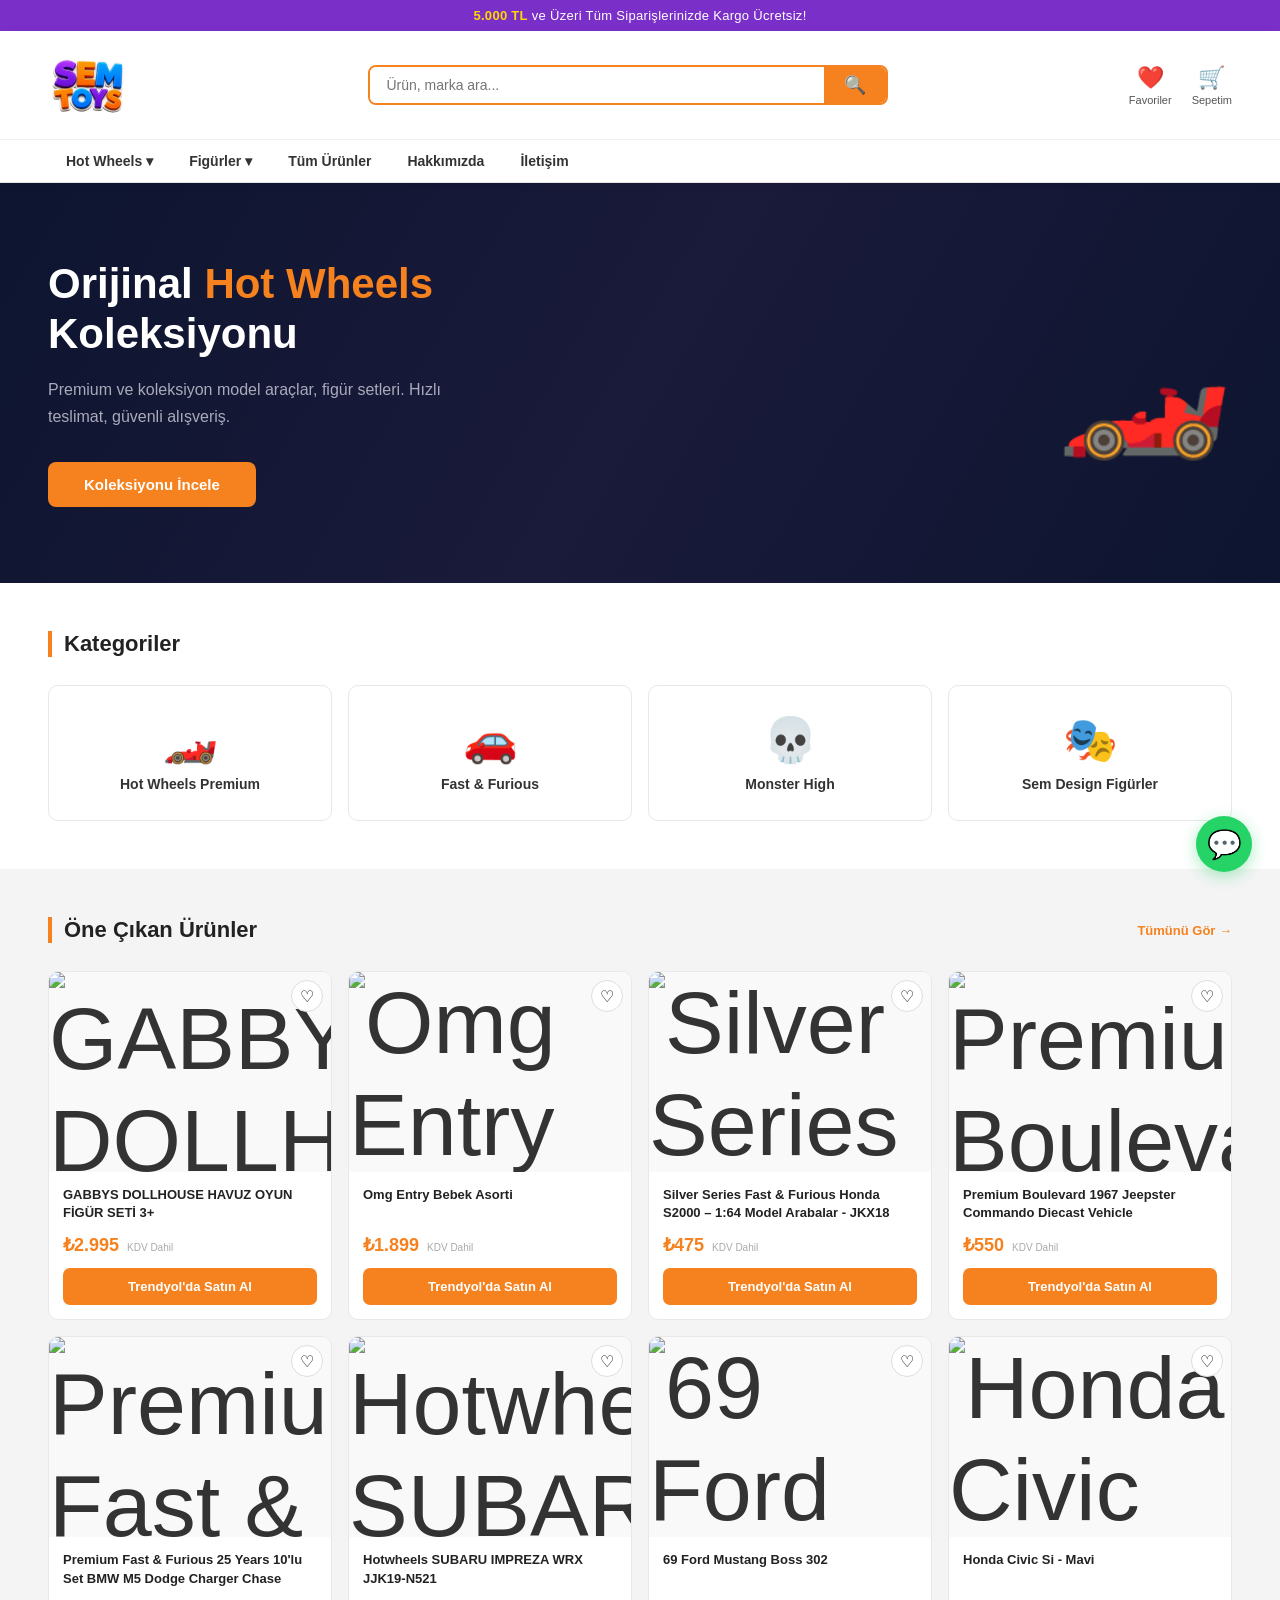
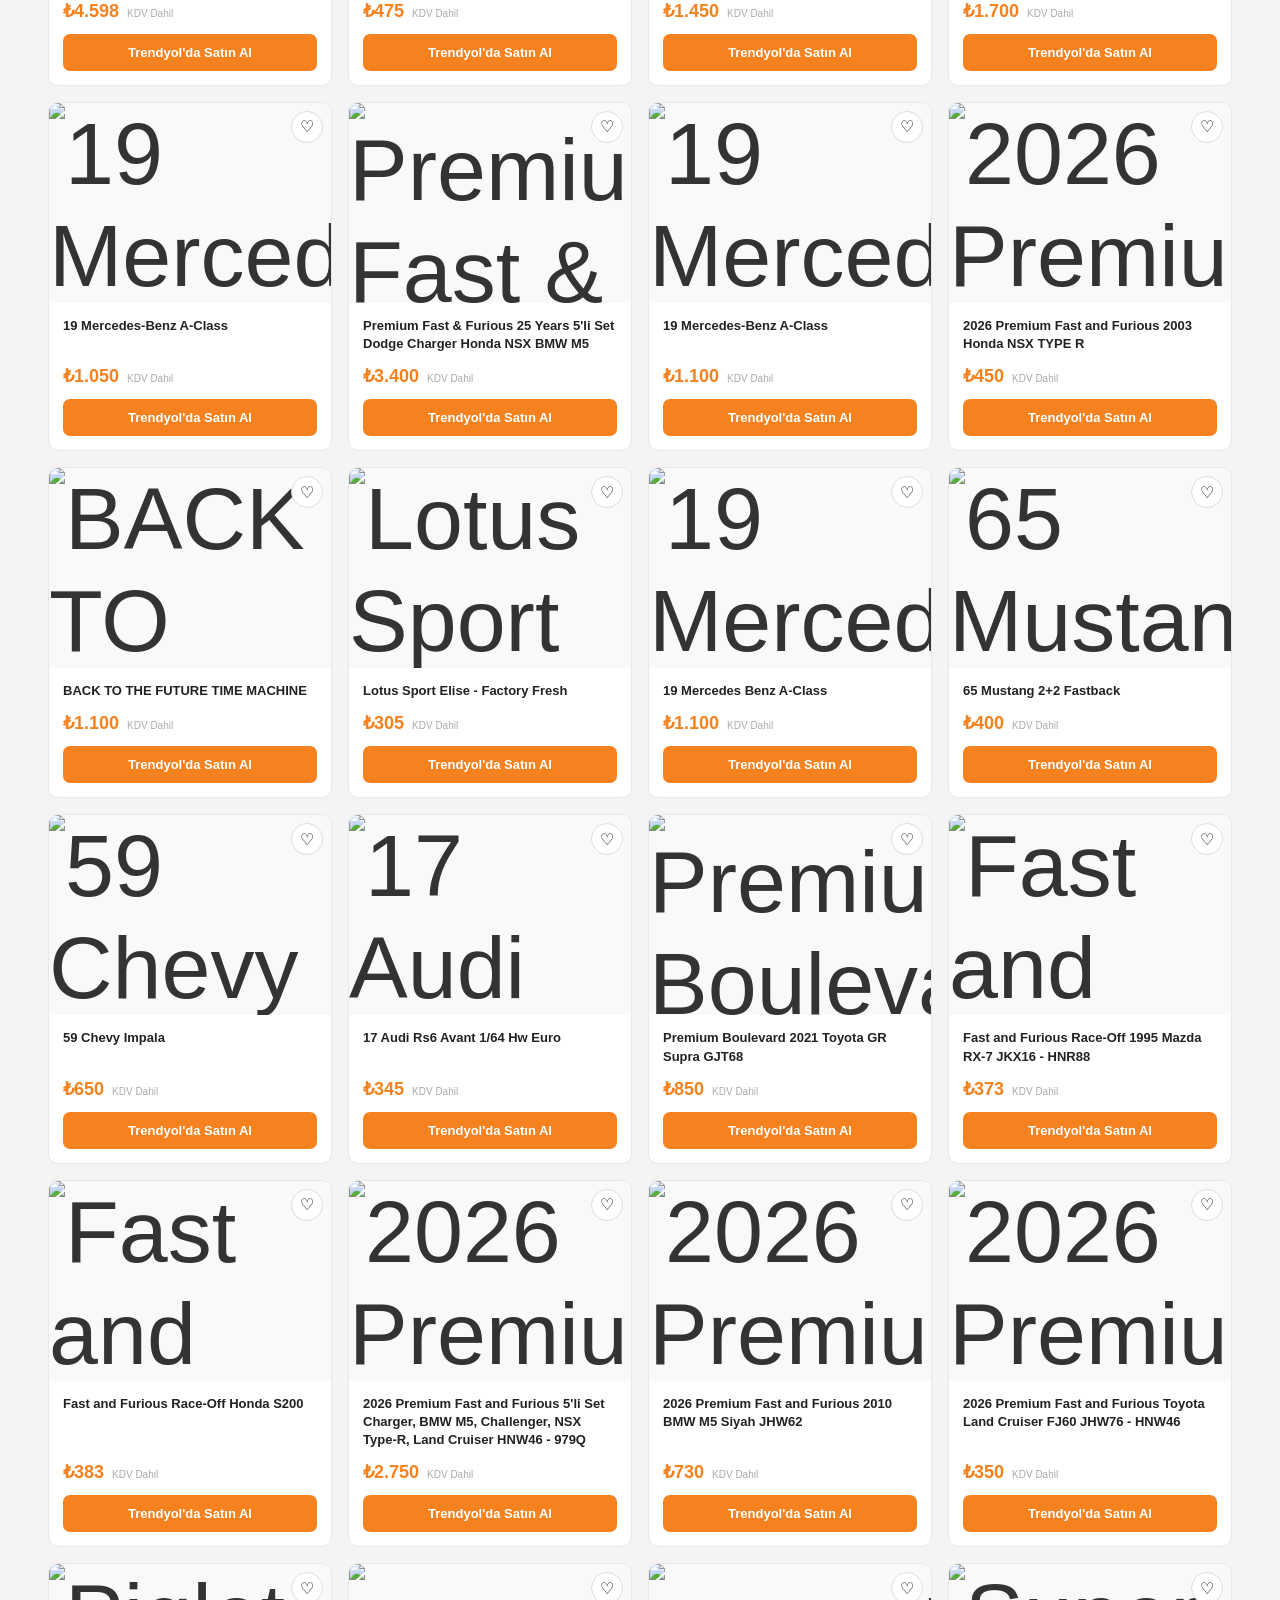
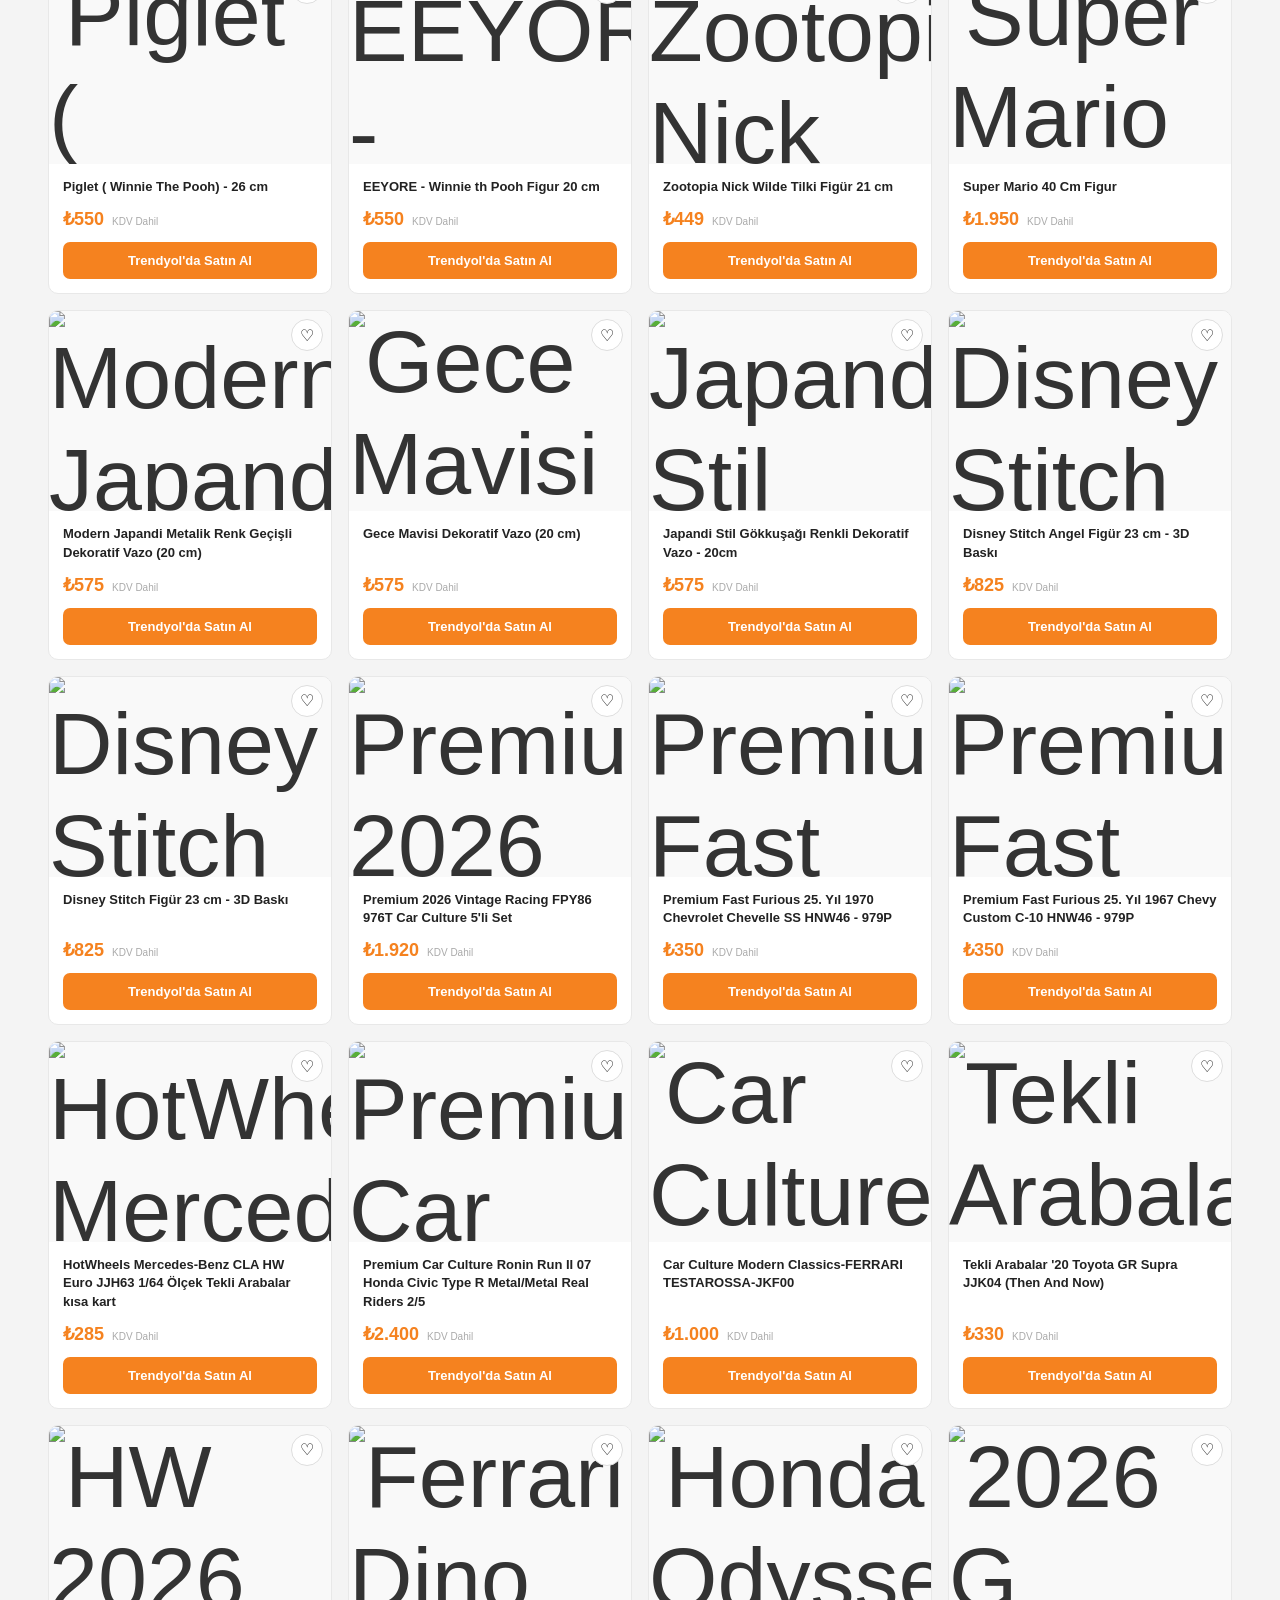
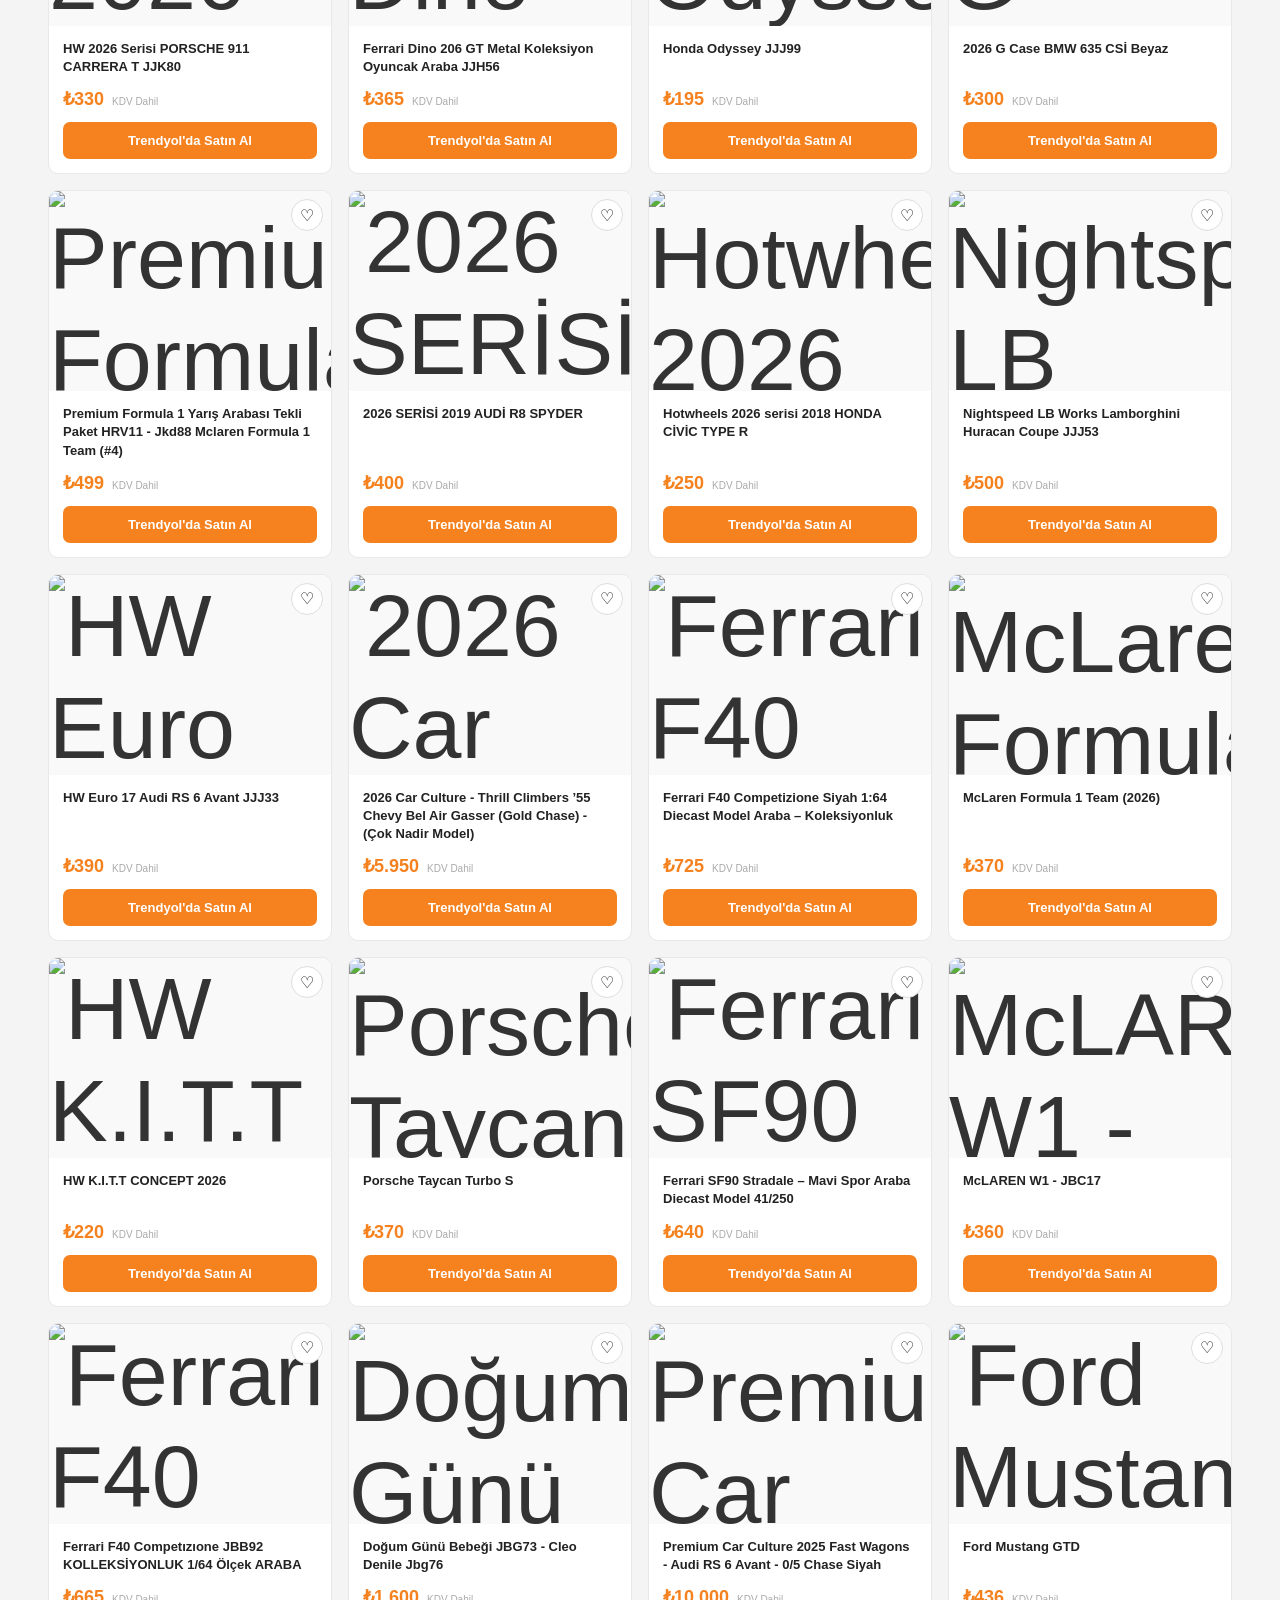
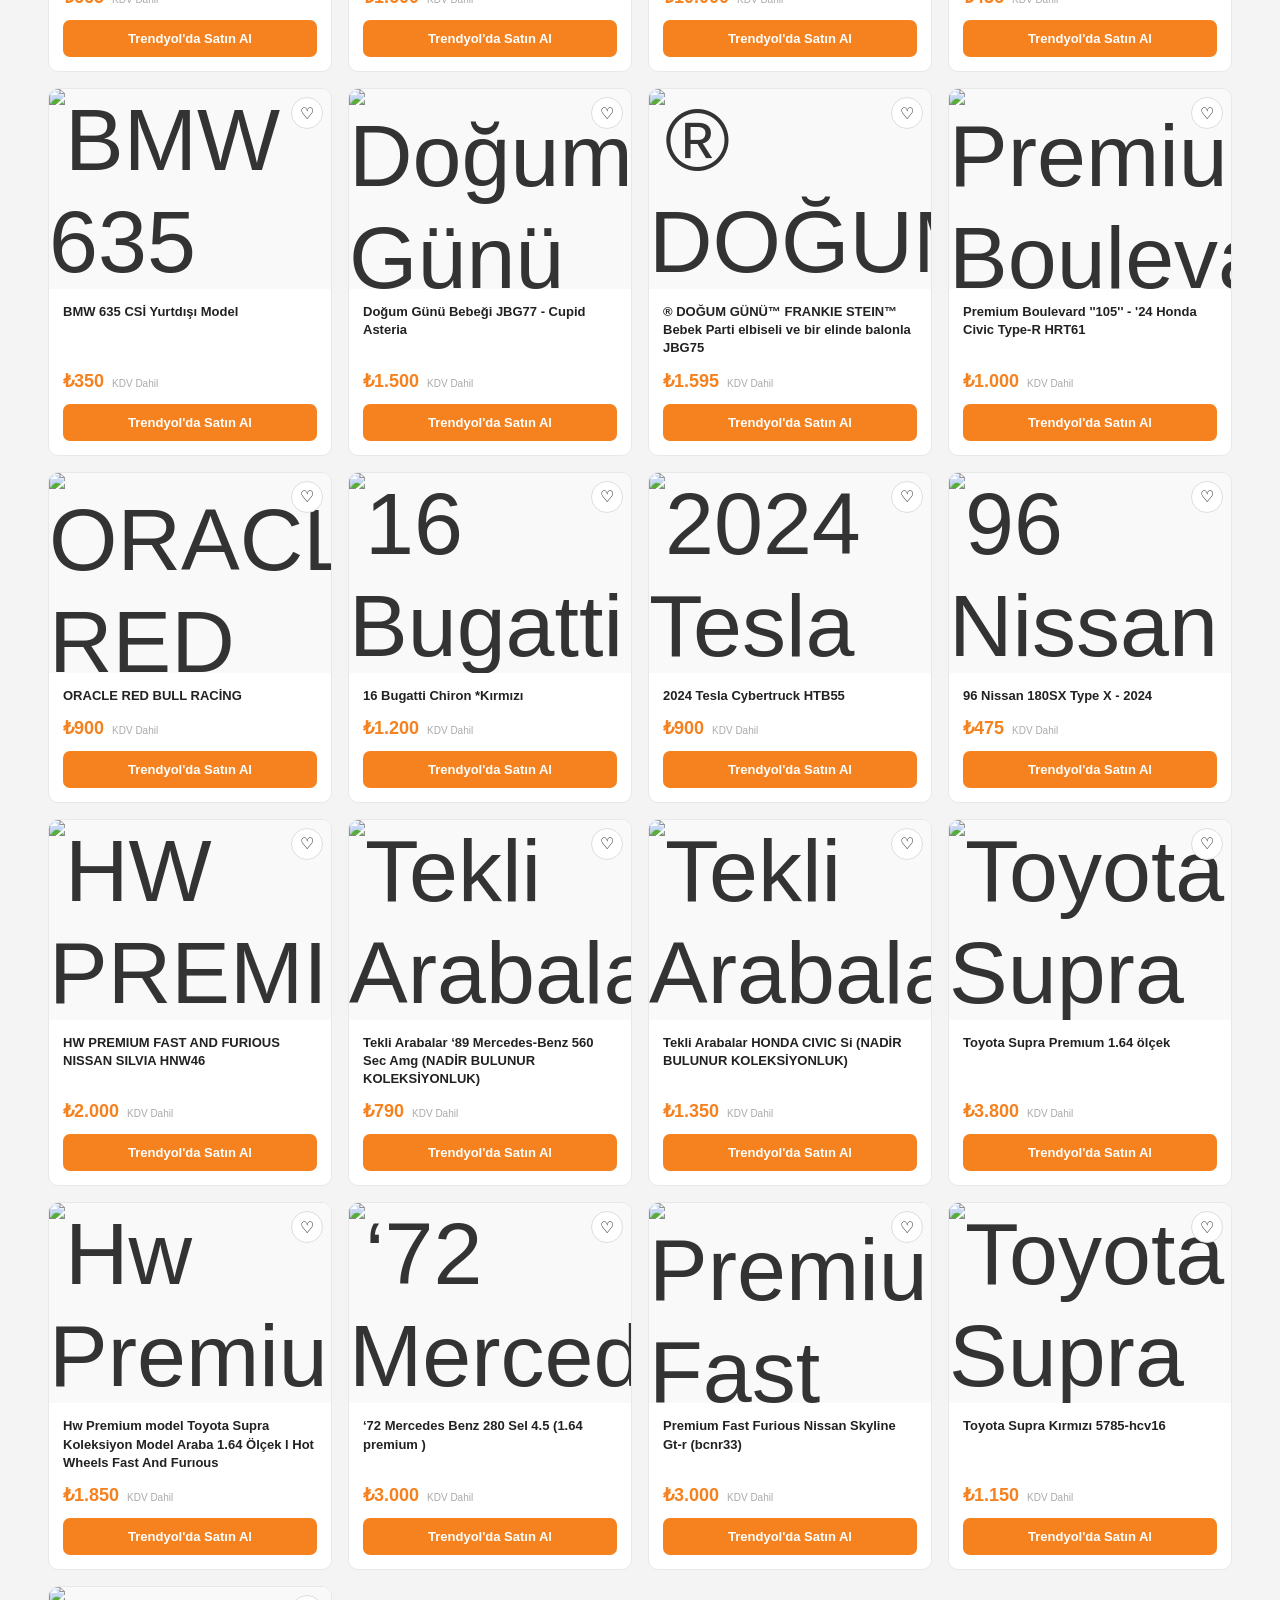
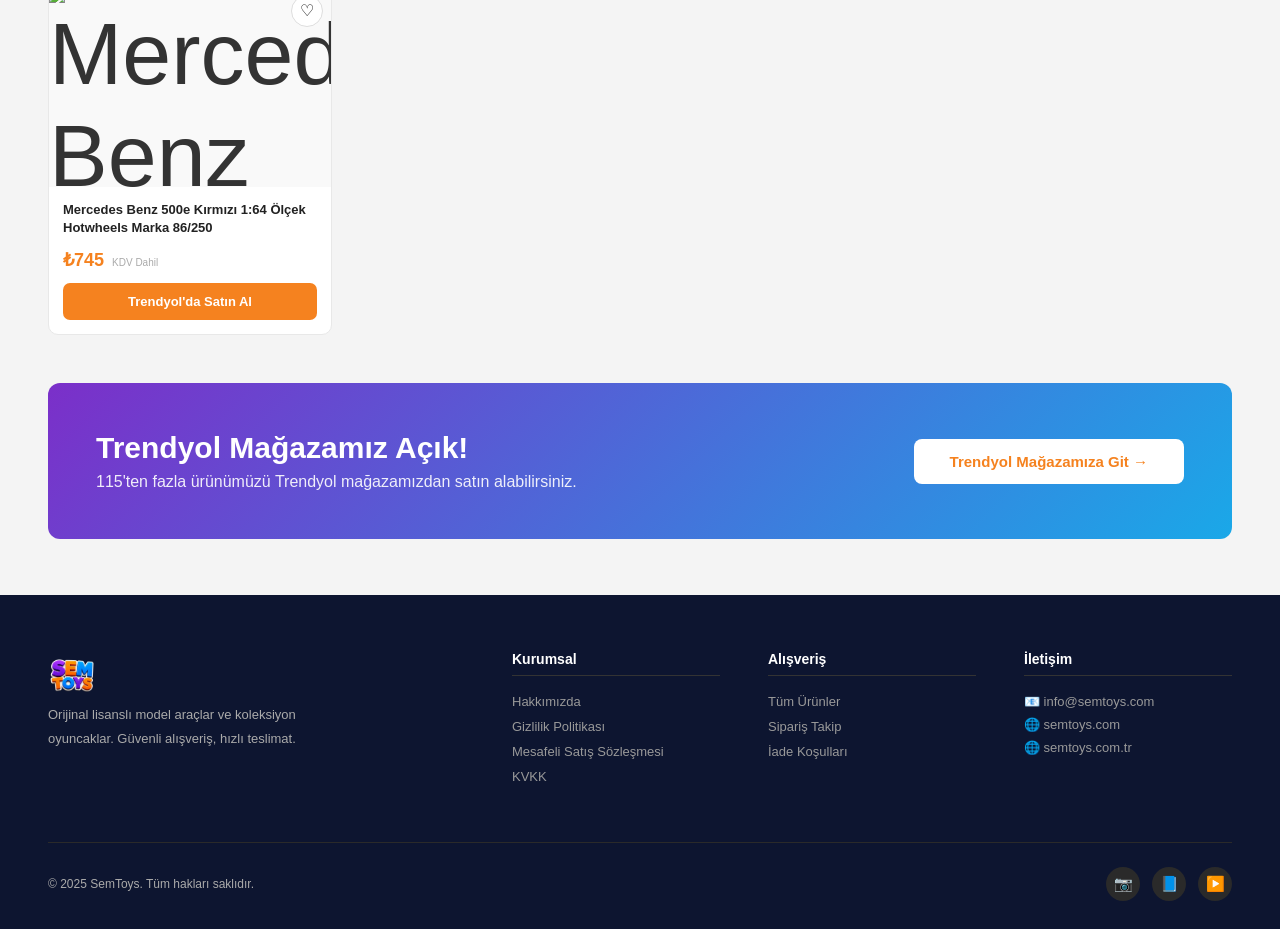
==== commit 155b7323: "feat: favoriler sistemi eklendi, üye girişi gizlendi" ====
--- a/index.html
+++ b/index.html
@@ -5,6 +5,34 @@
   <meta name="viewport" content="width=device-width, initial-scale=1.0" />
   <title>SemToys — Koleksiyon Oyuncaklar</title>
   <link rel="stylesheet" href="style.css" />
+  <style>
+    .lightbox {
+      display: none;
+      position: fixed;
+      inset: 0;
+      background: rgba(0,0,0,0.9);
+      z-index: 9999;
+      align-items: center;
+      justify-content: center;
+    }
+    .lightbox.active { display: flex; }
+    .lightbox img {
+      max-width: 90vw;
+      max-height: 90vh;
+      object-fit: contain;
+      border-radius: 8px;
+    }
+    .lightbox-close {
+      position: absolute;
+      top: 20px;
+      right: 28px;
+      color: #fff;
+      font-size: 40px;
+      cursor: pointer;
+      line-height: 1;
+    }
+    .product-img-wrap img { cursor: zoom-in; }
+  </style>
 </head>
 <body>
 
@@ -18,17 +46,13 @@
     <div class="header-top">
       <img src="logo2.png" alt="SemToys" class="logo" />
       <div class="search-bar">
-        <input type="text" placeholder="Ürün, marka ara..." />
-        <button>🔍</button>
+        <input type="text" id="search-input" placeholder="Ürün, marka ara..." autocomplete="off" />
+        <button id="search-btn">🔍</button>
       </div>
       <div class="header-actions">
-        <a href="#" class="action-btn">
-          <span class="icon">👤</span>
-          <span>Üye Girişi</span>
-        </a>
-        <a href="#" class="action-btn">
+        <a href="#" class="action-btn" id="fav-btn" title="Favorilerim">
           <span class="icon">❤️</span>
-          <span>Favoriler</span>
+          <span>Favoriler <span id="fav-count" style="display:none;background:var(--orange);color:#fff;border-radius:50%;font-size:11px;padding:1px 5px;margin-left:2px;"></span></span>
         </a>
         <a href="https://www.trendyol.com/magaza/sem-toys-m-1277968" target="_blank" class="action-btn cart-btn">
           <span class="icon">🛒</span>
@@ -108,10 +132,10 @@
       <h2 class="section-title">Öne Çıkan Ürünler</h2>
       <a href="https://www.trendyol.com/magaza/sem-toys-m-1277968" target="_blank" class="see-all">Tümünü Gör →</a>
     </div>
-    <div class="product-grid">
-      <div class="product-card">
-        <div class="product-img-wrap">
-          <img src="https://cdn.dsmcdn.com/ty1916/prod/QC_PREP/20260703/00/a9462dff-1ffc-363f-b239-65c4e9620cfc/1_org_zoom.jpg" alt="GABBYS DOLLHOUSE HAVUZ OYUN FİGÜR SETİ 3+" loading="lazy" />
+    <div class="product-grid" id="product-grid">
+      <div class="product-card" data-name="GABBYS DOLLHOUSE HAVUZ OYUN FİGÜR SETİ 3+">
+        <div class="product-img-wrap">
+          <img src="https://cdn.dsmcdn.com/ty1916/prod/QC_PREP/20260703/00/a9462dff-1ffc-363f-b239-65c4e9620cfc/1_org_zoom.jpg" alt="GABBYS DOLLHOUSE HAVUZ OYUN FİGÜR SETİ 3+" onclick="openLightbox(this.src)" loading="lazy" />
           
           <button class="favorite-btn">♡</button>
         </div>
@@ -125,9 +149,9 @@
           <a href="https://www.trendyol.com/sem-design/gabbys-dollhouse-havuz-oyun-figur-seti-3-p-1164025852?merchantId=1277968&filterOverPriceListings=false" target="_blank" class="add-to-cart">Trendyol'da Satın Al</a>
         </div>
       </div>
-      <div class="product-card">
-        <div class="product-img-wrap">
-          <img src="https://cdn.dsmcdn.com/ty1897/prod/QC_PREP/20260629/11/46a9c2e1-bd83-3d40-b917-5e2778bf2981/1_org_zoom.jpg" alt="Omg Entry Bebek Asorti" loading="lazy" />
+      <div class="product-card" data-name="Omg Entry Bebek Asorti">
+        <div class="product-img-wrap">
+          <img src="https://cdn.dsmcdn.com/ty1897/prod/QC_PREP/20260629/11/46a9c2e1-bd83-3d40-b917-5e2778bf2981/1_org_zoom.jpg" alt="Omg Entry Bebek Asorti" onclick="openLightbox(this.src)" loading="lazy" />
           
           <button class="favorite-btn">♡</button>
         </div>
@@ -141,9 +165,9 @@
           <a href="https://www.trendyol.com/lol/omg-entry-bebek-asorti-p-1162624624?merchantId=1277968&filterOverPriceListings=false" target="_blank" class="add-to-cart">Trendyol'da Satın Al</a>
         </div>
       </div>
-      <div class="product-card">
-        <div class="product-img-wrap">
-          <img src="https://cdn.dsmcdn.com/ty1897/prod/QC_PREP/20260627/20/d757a233-09e9-3463-99f0-99c83329f86b/1_org_zoom.jpg" alt="Silver Series Fast & Furious Honda S2000 – 1:64 Model Arabalar - JKX18" loading="lazy" />
+      <div class="product-card" data-name="Silver Series Fast & Furious Honda S2000 – 1:64 Model Arabalar - JKX18">
+        <div class="product-img-wrap">
+          <img src="https://cdn.dsmcdn.com/ty1897/prod/QC_PREP/20260627/20/d757a233-09e9-3463-99f0-99c83329f86b/1_org_zoom.jpg" alt="Silver Series Fast & Furious Honda S2000 – 1:64 Model Arabalar - JKX18" onclick="openLightbox(this.src)" loading="lazy" />
           
           <button class="favorite-btn">♡</button>
         </div>
@@ -157,9 +181,9 @@
           <a href="https://www.trendyol.com/hot-wheels/silver-series-fast-furious-honda-s2000-1-64-model-arabalar-jkx18-p-1161938248?merchantId=1277968&filterOverPriceListings=false" target="_blank" class="add-to-cart">Trendyol'da Satın Al</a>
         </div>
       </div>
-      <div class="product-card">
-        <div class="product-img-wrap">
-          <img src="https://cdn.dsmcdn.com/ty1911/prod/QC_PREP/20260626/22/46911bdf-96a3-3e4b-aa85-786c80539620/1_org_zoom.jpg" alt="Premium Boulevard 1967 Jeepster Commando Diecast Vehicle" loading="lazy" />
+      <div class="product-card" data-name="Premium Boulevard 1967 Jeepster Commando Diecast Vehicle">
+        <div class="product-img-wrap">
+          <img src="https://cdn.dsmcdn.com/ty1911/prod/QC_PREP/20260626/22/46911bdf-96a3-3e4b-aa85-786c80539620/1_org_zoom.jpg" alt="Premium Boulevard 1967 Jeepster Commando Diecast Vehicle" onclick="openLightbox(this.src)" loading="lazy" />
           
           <button class="favorite-btn">♡</button>
         </div>
@@ -173,9 +197,9 @@
           <a href="https://www.trendyol.com/hot-wheels-x-sinsay/premium-boulevard-1967-jeepster-commando-diecast-vehicle-p-1161464578?merchantId=1277968&filterOverPriceListings=false" target="_blank" class="add-to-cart">Trendyol'da Satın Al</a>
         </div>
       </div>
-      <div class="product-card">
-        <div class="product-img-wrap">
-          <img src="https://cdn.dsmcdn.com/ty1896/prod/QC_PREP/20260620/18/92372ece-f720-3f82-b408-1abaa653b7f0/1_org_zoom.jpg" alt="Premium Fast & Furious 25 Years 10'lu Set BMW M5 Dodge Charger Chase" loading="lazy" />
+      <div class="product-card" data-name="Premium Fast & Furious 25 Years 10'lu Set BMW M5 Dodge Charger Chase">
+        <div class="product-img-wrap">
+          <img src="https://cdn.dsmcdn.com/ty1896/prod/QC_PREP/20260620/18/92372ece-f720-3f82-b408-1abaa653b7f0/1_org_zoom.jpg" alt="Premium Fast & Furious 25 Years 10'lu Set BMW M5 Dodge Charger Chase" onclick="openLightbox(this.src)" loading="lazy" />
           
           <button class="favorite-btn">♡</button>
         </div>
@@ -189,9 +213,9 @@
           <a href="https://www.trendyol.com/hot-wheels/premium-fast-furious-25-years-10-lu-set-bmw-m5-dodge-charger-chase-p-1159595936?merchantId=1277968&filterOverPriceListings=false" target="_blank" class="add-to-cart">Trendyol'da Satın Al</a>
         </div>
       </div>
-      <div class="product-card">
-        <div class="product-img-wrap">
-          <img src="https://cdn.dsmcdn.com/ty1940/prod/QC_PREP/20260620/19/db27c965-8013-3737-8be0-b371110dd64f/1_org_zoom.jpg" alt="Hotwheels SUBARU IMPREZA WRX JJK19-N521" loading="lazy" />
+      <div class="product-card" data-name="Hotwheels SUBARU IMPREZA WRX JJK19-N521">
+        <div class="product-img-wrap">
+          <img src="https://cdn.dsmcdn.com/ty1940/prod/QC_PREP/20260620/19/db27c965-8013-3737-8be0-b371110dd64f/1_org_zoom.jpg" alt="Hotwheels SUBARU IMPREZA WRX JJK19-N521" onclick="openLightbox(this.src)" loading="lazy" />
           
           <button class="favorite-btn">♡</button>
         </div>
@@ -205,9 +229,9 @@
           <a href="https://www.trendyol.com/hot-wheels/hotwheels-subaru-impreza-wrx-jjk19-n521-p-1158841038?merchantId=1277968&filterOverPriceListings=false" target="_blank" class="add-to-cart">Trendyol'da Satın Al</a>
         </div>
       </div>
-      <div class="product-card">
-        <div class="product-img-wrap">
-          <img src="https://cdn.dsmcdn.com/ty1918/prod/QC_PREP/20260618/16/1a05b5c8-6ef7-34c8-9d88-6dc92321305b/1_org_zoom.jpg" alt="69 Ford Mustang Boss 302" loading="lazy" />
+      <div class="product-card" data-name="69 Ford Mustang Boss 302">
+        <div class="product-img-wrap">
+          <img src="https://cdn.dsmcdn.com/ty1918/prod/QC_PREP/20260618/16/1a05b5c8-6ef7-34c8-9d88-6dc92321305b/1_org_zoom.jpg" alt="69 Ford Mustang Boss 302" onclick="openLightbox(this.src)" loading="lazy" />
           
           <button class="favorite-btn">♡</button>
         </div>
@@ -221,9 +245,9 @@
           <a href="https://www.trendyol.com/hot-wheels/69-ford-mustang-boss-302-p-1158095135?merchantId=1277968&filterOverPriceListings=false" target="_blank" class="add-to-cart">Trendyol'da Satın Al</a>
         </div>
       </div>
-      <div class="product-card">
-        <div class="product-img-wrap">
-          <img src="https://cdn.dsmcdn.com/ty1894/prod/QC_PREP/20260618/16/8f52f906-bef4-34eb-a25d-3186c605e836/1_org_zoom.jpg" alt="Honda Civic Si - Mavi" loading="lazy" />
+      <div class="product-card" data-name="Honda Civic Si - Mavi">
+        <div class="product-img-wrap">
+          <img src="https://cdn.dsmcdn.com/ty1894/prod/QC_PREP/20260618/16/8f52f906-bef4-34eb-a25d-3186c605e836/1_org_zoom.jpg" alt="Honda Civic Si - Mavi" onclick="openLightbox(this.src)" loading="lazy" />
           
           <button class="favorite-btn">♡</button>
         </div>
@@ -237,9 +261,9 @@
           <a href="https://www.trendyol.com/hot-wheels/honda-civic-si-mavi-p-1158095117?merchantId=1277968&filterOverPriceListings=false" target="_blank" class="add-to-cart">Trendyol'da Satın Al</a>
         </div>
       </div>
-      <div class="product-card">
-        <div class="product-img-wrap">
-          <img src="https://cdn.dsmcdn.com/ty1926/prod/QC_PREP/20260618/15/9d115205-e831-349a-abfe-d2f69bef59a7/1_org_zoom.jpg" alt="19 Mercedes-Benz A-Class" loading="lazy" />
+      <div class="product-card" data-name="19 Mercedes-Benz A-Class">
+        <div class="product-img-wrap">
+          <img src="https://cdn.dsmcdn.com/ty1926/prod/QC_PREP/20260618/15/9d115205-e831-349a-abfe-d2f69bef59a7/1_org_zoom.jpg" alt="19 Mercedes-Benz A-Class" onclick="openLightbox(this.src)" loading="lazy" />
           
           <button class="favorite-btn">♡</button>
         </div>
@@ -253,9 +277,9 @@
           <a href="https://www.trendyol.com/hot-wheels/19-mercedes-benz-a-class-p-1158094275?merchantId=1277968&filterOverPriceListings=false" target="_blank" class="add-to-cart">Trendyol'da Satın Al</a>
         </div>
       </div>
-      <div class="product-card">
-        <div class="product-img-wrap">
-          <img src="https://cdn.dsmcdn.com/ty1898/prod/QC_PREP/20260618/20/c8a18a8e-d6c3-3518-90ff-cd97b5a9a263/1_org_zoom.jpg" alt="Premium Fast & Furious 25 Years 5'li Set Dodge Charger Honda NSX BMW M5" loading="lazy" />
+      <div class="product-card" data-name="Premium Fast & Furious 25 Years 5'li Set Dodge Charger Honda NSX BMW M5">
+        <div class="product-img-wrap">
+          <img src="https://cdn.dsmcdn.com/ty1898/prod/QC_PREP/20260618/20/c8a18a8e-d6c3-3518-90ff-cd97b5a9a263/1_org_zoom.jpg" alt="Premium Fast & Furious 25 Years 5'li Set Dodge Charger Honda NSX BMW M5" onclick="openLightbox(this.src)" loading="lazy" />
           
           <button class="favorite-btn">♡</button>
         </div>
@@ -269,9 +293,9 @@
           <a href="https://www.trendyol.com/hot-wheels/premium-fast-furious-25-years-5-li-set-dodge-charger-honda-nsx-bmw-m5-p-1158000139?merchantId=1277968&filterOverPriceListings=false" target="_blank" class="add-to-cart">Trendyol'da Satın Al</a>
         </div>
       </div>
-      <div class="product-card">
-        <div class="product-img-wrap">
-          <img src="https://cdn.dsmcdn.com/ty1916/prod/QC_PREP/20260618/16/c7fa7e9b-3a4a-361e-a729-2e16f2ef2983/1_org_zoom.jpg" alt="19 Mercedes-Benz A-Class" loading="lazy" />
+      <div class="product-card" data-name="19 Mercedes-Benz A-Class">
+        <div class="product-img-wrap">
+          <img src="https://cdn.dsmcdn.com/ty1916/prod/QC_PREP/20260618/16/c7fa7e9b-3a4a-361e-a729-2e16f2ef2983/1_org_zoom.jpg" alt="19 Mercedes-Benz A-Class" onclick="openLightbox(this.src)" loading="lazy" />
           
           <button class="favorite-btn">♡</button>
         </div>
@@ -285,9 +309,9 @@
           <a href="https://www.trendyol.com/hot-wheels/19-mercedes-benz-a-class-p-1157941479?merchantId=1277968&filterOverPriceListings=false" target="_blank" class="add-to-cart">Trendyol'da Satın Al</a>
         </div>
       </div>
-      <div class="product-card">
-        <div class="product-img-wrap">
-          <img src="https://cdn.dsmcdn.com/ty1898/prod/QC_PREP/20260613/12/206846c6-4775-32a1-8915-221c0a8a5cf4/1_org_zoom.jpg" alt="2026 Premium Fast and Furious 2003 Honda NSX TYPE R" loading="lazy" />
+      <div class="product-card" data-name="2026 Premium Fast and Furious 2003 Honda NSX TYPE R">
+        <div class="product-img-wrap">
+          <img src="https://cdn.dsmcdn.com/ty1898/prod/QC_PREP/20260613/12/206846c6-4775-32a1-8915-221c0a8a5cf4/1_org_zoom.jpg" alt="2026 Premium Fast and Furious 2003 Honda NSX TYPE R" onclick="openLightbox(this.src)" loading="lazy" />
           
           <button class="favorite-btn">♡</button>
         </div>
@@ -301,9 +325,9 @@
           <a href="https://www.trendyol.com/hot-wheels/2026-premium-fast-and-furious-2003-honda-nsx-type-r-p-1157473730?merchantId=1277968&filterOverPriceListings=false" target="_blank" class="add-to-cart">Trendyol'da Satın Al</a>
         </div>
       </div>
-      <div class="product-card">
-        <div class="product-img-wrap">
-          <img src="https://cdn.dsmcdn.com/ty1902/prod/QC_PREP/20260616/17/e10db3bb-f757-3b3b-afe6-e8ccebd6bcb7/1_org_zoom.jpg" alt="BACK TO THE FUTURE TIME MACHINE" loading="lazy" />
+      <div class="product-card" data-name="BACK TO THE FUTURE TIME MACHINE">
+        <div class="product-img-wrap">
+          <img src="https://cdn.dsmcdn.com/ty1902/prod/QC_PREP/20260616/17/e10db3bb-f757-3b3b-afe6-e8ccebd6bcb7/1_org_zoom.jpg" alt="BACK TO THE FUTURE TIME MACHINE" onclick="openLightbox(this.src)" loading="lazy" />
           
           <button class="favorite-btn">♡</button>
         </div>
@@ -317,9 +341,9 @@
           <a href="https://www.trendyol.com/hot-wheels/back-to-the-future-time-machine-p-1157414600?merchantId=1277968&filterOverPriceListings=false" target="_blank" class="add-to-cart">Trendyol'da Satın Al</a>
         </div>
       </div>
-      <div class="product-card">
-        <div class="product-img-wrap">
-          <img src="https://cdn.dsmcdn.com/ty1939/prod/QC_PREP/20260616/17/78662eab-58bf-364e-b851-843bf3c1bc15/1_org_zoom.jpg" alt="Lotus Sport Elise - Factory Fresh" loading="lazy" />
+      <div class="product-card" data-name="Lotus Sport Elise - Factory Fresh">
+        <div class="product-img-wrap">
+          <img src="https://cdn.dsmcdn.com/ty1939/prod/QC_PREP/20260616/17/78662eab-58bf-364e-b851-843bf3c1bc15/1_org_zoom.jpg" alt="Lotus Sport Elise - Factory Fresh" onclick="openLightbox(this.src)" loading="lazy" />
           
           <button class="favorite-btn">♡</button>
         </div>
@@ -333,9 +357,9 @@
           <a href="https://www.trendyol.com/hot-wheels/lotus-sport-elise-factory-fresh-p-1157410162?merchantId=1277968&filterOverPriceListings=false" target="_blank" class="add-to-cart">Trendyol'da Satın Al</a>
         </div>
       </div>
-      <div class="product-card">
-        <div class="product-img-wrap">
-          <img src="https://cdn.dsmcdn.com/ty1931/prod/QC_PREP/20260616/17/061e66e5-6389-3f1e-8860-bdbd1a4efbac/1_org_zoom.jpg" alt="19 Mercedes Benz A-Class" loading="lazy" />
+      <div class="product-card" data-name="19 Mercedes Benz A-Class">
+        <div class="product-img-wrap">
+          <img src="https://cdn.dsmcdn.com/ty1931/prod/QC_PREP/20260616/17/061e66e5-6389-3f1e-8860-bdbd1a4efbac/1_org_zoom.jpg" alt="19 Mercedes Benz A-Class" onclick="openLightbox(this.src)" loading="lazy" />
           
           <button class="favorite-btn">♡</button>
         </div>
@@ -349,9 +373,9 @@
           <a href="https://www.trendyol.com/hot-wheels/19-mercedes-benz-a-class-p-1157170090?merchantId=1277968&filterOverPriceListings=false" target="_blank" class="add-to-cart">Trendyol'da Satın Al</a>
         </div>
       </div>
-      <div class="product-card">
-        <div class="product-img-wrap">
-          <img src="https://cdn.dsmcdn.com/ty1897/prod/QC_PREP/20260616/17/93394080-2cd7-36bc-b0cd-ee1396fed3e4/1_org_zoom.jpg" alt="65 Mustang 2+2 Fastback" loading="lazy" />
+      <div class="product-card" data-name="65 Mustang 2+2 Fastback">
+        <div class="product-img-wrap">
+          <img src="https://cdn.dsmcdn.com/ty1897/prod/QC_PREP/20260616/17/93394080-2cd7-36bc-b0cd-ee1396fed3e4/1_org_zoom.jpg" alt="65 Mustang 2+2 Fastback" onclick="openLightbox(this.src)" loading="lazy" />
           
           <button class="favorite-btn">♡</button>
         </div>
@@ -365,9 +389,9 @@
           <a href="https://www.trendyol.com/hot-wheels/65-mustang-2-2-fastback-p-1157160892?merchantId=1277968&filterOverPriceListings=false" target="_blank" class="add-to-cart">Trendyol'da Satın Al</a>
         </div>
       </div>
-      <div class="product-card">
-        <div class="product-img-wrap">
-          <img src="https://cdn.dsmcdn.com/ty1912/prod/QC_PREP/20260616/16/01c9d4f4-aab8-3a12-9a2f-ce3c4b41e789/1_org_zoom.jpg" alt="59 Chevy Impala" loading="lazy" />
+      <div class="product-card" data-name="59 Chevy Impala">
+        <div class="product-img-wrap">
+          <img src="https://cdn.dsmcdn.com/ty1912/prod/QC_PREP/20260616/16/01c9d4f4-aab8-3a12-9a2f-ce3c4b41e789/1_org_zoom.jpg" alt="59 Chevy Impala" onclick="openLightbox(this.src)" loading="lazy" />
           
           <button class="favorite-btn">♡</button>
         </div>
@@ -381,9 +405,9 @@
           <a href="https://www.trendyol.com/hot-wheels/59-chevy-impala-p-1157157762?merchantId=1277968&filterOverPriceListings=false" target="_blank" class="add-to-cart">Trendyol'da Satın Al</a>
         </div>
       </div>
-      <div class="product-card">
-        <div class="product-img-wrap">
-          <img src="https://cdn.dsmcdn.com/ty1915/prod/QC_PREP/20260616/12/d157dcc9-6f05-347f-9f8c-245d8b85330c/1_org_zoom.jpg" alt="17 Audi Rs6 Avant 1/64 Hw Euro" loading="lazy" />
+      <div class="product-card" data-name="17 Audi Rs6 Avant 1/64 Hw Euro">
+        <div class="product-img-wrap">
+          <img src="https://cdn.dsmcdn.com/ty1915/prod/QC_PREP/20260616/12/d157dcc9-6f05-347f-9f8c-245d8b85330c/1_org_zoom.jpg" alt="17 Audi Rs6 Avant 1/64 Hw Euro" onclick="openLightbox(this.src)" loading="lazy" />
           
           <button class="favorite-btn">♡</button>
         </div>
@@ -397,9 +421,9 @@
           <a href="https://www.trendyol.com/hot-wheels/17-audi-rs6-avant-1-64-hw-euro-p-1156946788?merchantId=1277968&filterOverPriceListings=false" target="_blank" class="add-to-cart">Trendyol'da Satın Al</a>
         </div>
       </div>
-      <div class="product-card">
-        <div class="product-img-wrap">
-          <img src="https://cdn.dsmcdn.com/ty1908/prod/QC_PREP/20260613/20/1bfafb85-8f9b-34f0-9852-b993252f9ca9/1_org_zoom.jpg" alt="Premium Boulevard 2021 Toyota GR Supra GJT68" loading="lazy" />
+      <div class="product-card" data-name="Premium Boulevard 2021 Toyota GR Supra GJT68">
+        <div class="product-img-wrap">
+          <img src="https://cdn.dsmcdn.com/ty1908/prod/QC_PREP/20260613/20/1bfafb85-8f9b-34f0-9852-b993252f9ca9/1_org_zoom.jpg" alt="Premium Boulevard 2021 Toyota GR Supra GJT68" onclick="openLightbox(this.src)" loading="lazy" />
           
           <button class="favorite-btn">♡</button>
         </div>
@@ -413,9 +437,9 @@
           <a href="https://www.trendyol.com/hot-wheels/premium-boulevard-2021-toyota-gr-supra-gjt68-p-1156389487?merchantId=1277968&filterOverPriceListings=false" target="_blank" class="add-to-cart">Trendyol'da Satın Al</a>
         </div>
       </div>
-      <div class="product-card">
-        <div class="product-img-wrap">
-          <img src="https://cdn.dsmcdn.com/ty1930/prod/QC_PREP/20260613/13/653adc95-d273-3a07-b5ee-58c1e24a61f9/1_org_zoom.jpg" alt="Fast and Furious Race-Off 1995 Mazda RX-7 JKX16 - HNR88" loading="lazy" />
+      <div class="product-card" data-name="Fast and Furious Race-Off 1995 Mazda RX-7 JKX16 - HNR88">
+        <div class="product-img-wrap">
+          <img src="https://cdn.dsmcdn.com/ty1930/prod/QC_PREP/20260613/13/653adc95-d273-3a07-b5ee-58c1e24a61f9/1_org_zoom.jpg" alt="Fast and Furious Race-Off 1995 Mazda RX-7 JKX16 - HNR88" onclick="openLightbox(this.src)" loading="lazy" />
           
           <button class="favorite-btn">♡</button>
         </div>
@@ -429,9 +453,9 @@
           <a href="https://www.trendyol.com/hot-wheels/fast-and-furious-race-off-1995-mazda-rx-7-jkx16-hnr88-p-1156360008?merchantId=1277968&filterOverPriceListings=false" target="_blank" class="add-to-cart">Trendyol'da Satın Al</a>
         </div>
       </div>
-      <div class="product-card">
-        <div class="product-img-wrap">
-          <img src="https://cdn.dsmcdn.com/ty1911/prod/QC_PREP/20260613/13/3d7cf8f2-99dc-3c6d-9ca1-5cc867ff84ce/1_org_zoom.jpg" alt="Fast and Furious Race-Off Honda S200" loading="lazy" />
+      <div class="product-card" data-name="Fast and Furious Race-Off Honda S200">
+        <div class="product-img-wrap">
+          <img src="https://cdn.dsmcdn.com/ty1911/prod/QC_PREP/20260613/13/3d7cf8f2-99dc-3c6d-9ca1-5cc867ff84ce/1_org_zoom.jpg" alt="Fast and Furious Race-Off Honda S200" onclick="openLightbox(this.src)" loading="lazy" />
           
           <button class="favorite-btn">♡</button>
         </div>
@@ -445,9 +469,9 @@
           <a href="https://www.trendyol.com/hot-wheels/fast-and-furious-race-off-honda-s200-p-1156359838?merchantId=1277968&filterOverPriceListings=false" target="_blank" class="add-to-cart">Trendyol'da Satın Al</a>
         </div>
       </div>
-      <div class="product-card">
-        <div class="product-img-wrap">
-          <img src="https://cdn.dsmcdn.com/ty1893/prod/QC_PREP/20260613/12/5048b4a0-d3d5-3ec4-9229-fd48335f202e/1_org_zoom.jpg" alt="2026 Premium Fast and Furious 5'li Set Charger, BMW M5, Challenger, NSX Type-R, Land Cruiser HNW46 - 979Q" loading="lazy" />
+      <div class="product-card" data-name="2026 Premium Fast and Furious 5'li Set Charger, BMW M5, Challenger, NSX Type-R, Land Cruiser HNW46 - 979Q">
+        <div class="product-img-wrap">
+          <img src="https://cdn.dsmcdn.com/ty1893/prod/QC_PREP/20260613/12/5048b4a0-d3d5-3ec4-9229-fd48335f202e/1_org_zoom.jpg" alt="2026 Premium Fast and Furious 5'li Set Charger, BMW M5, Challenger, NSX Type-R, Land Cruiser HNW46 - 979Q" onclick="openLightbox(this.src)" loading="lazy" />
           
           <button class="favorite-btn">♡</button>
         </div>
@@ -461,9 +485,9 @@
           <a href="https://www.trendyol.com/hot-wheels/2026-premium-fast-and-furious-5-li-set-charger-bmw-m5-challenger-nsx-type-r-land-cruiser-hnw46-979q-p-1156357758?merchantId=1277968&filterOverPriceListings=false" target="_blank" class="add-to-cart">Trendyol'da Satın Al</a>
         </div>
       </div>
-      <div class="product-card">
-        <div class="product-img-wrap">
-          <img src="https://cdn.dsmcdn.com/ty1900/prod/QC_PREP/20260613/12/e04f829f-c15c-3769-b68f-ba58d531526f/1_org_zoom.jpg" alt="2026 Premium Fast and Furious 2010 BMW M5 Siyah JHW62" loading="lazy" />
+      <div class="product-card" data-name="2026 Premium Fast and Furious 2010 BMW M5 Siyah JHW62">
+        <div class="product-img-wrap">
+          <img src="https://cdn.dsmcdn.com/ty1900/prod/QC_PREP/20260613/12/e04f829f-c15c-3769-b68f-ba58d531526f/1_org_zoom.jpg" alt="2026 Premium Fast and Furious 2010 BMW M5 Siyah JHW62" onclick="openLightbox(this.src)" loading="lazy" />
           
           <button class="favorite-btn">♡</button>
         </div>
@@ -477,9 +501,9 @@
           <a href="https://www.trendyol.com/hot-wheels/2026-premium-fast-and-furious-2010-bmw-m5-siyah-jhw62-p-1156357632?merchantId=1277968&filterOverPriceListings=false" target="_blank" class="add-to-cart">Trendyol'da Satın Al</a>
         </div>
       </div>
-      <div class="product-card">
-        <div class="product-img-wrap">
-          <img src="https://cdn.dsmcdn.com/ty1891/prod/QC_PREP/20260613/12/218d0f8a-36e1-3d89-a28c-908582ce07c5/1_org_zoom.jpg" alt="2026 Premium Fast and Furious Toyota Land Cruiser FJ60 JHW76 - HNW46" loading="lazy" />
+      <div class="product-card" data-name="2026 Premium Fast and Furious Toyota Land Cruiser FJ60 JHW76 - HNW46">
+        <div class="product-img-wrap">
+          <img src="https://cdn.dsmcdn.com/ty1891/prod/QC_PREP/20260613/12/218d0f8a-36e1-3d89-a28c-908582ce07c5/1_org_zoom.jpg" alt="2026 Premium Fast and Furious Toyota Land Cruiser FJ60 JHW76 - HNW46" onclick="openLightbox(this.src)" loading="lazy" />
           
           <button class="favorite-btn">♡</button>
         </div>
@@ -493,9 +517,9 @@
           <a href="https://www.trendyol.com/hot-wheels/2026-premium-fast-and-furious-toyota-land-cruiser-fj60-jhw76-hnw46-p-1156084393?merchantId=1277968&filterOverPriceListings=false" target="_blank" class="add-to-cart">Trendyol'da Satın Al</a>
         </div>
       </div>
-      <div class="product-card">
-        <div class="product-img-wrap">
-          <img src="https://cdn.dsmcdn.com/ty1943/prod/QC_PREP/20260608/22/aab3fc96-d9d8-37c1-98e9-94cf57fd98f8/1_org_zoom.jpg" alt="Piglet ( Winnie The Pooh) - 26 cm" loading="lazy" />
+      <div class="product-card" data-name="Piglet ( Winnie The Pooh) - 26 cm">
+        <div class="product-img-wrap">
+          <img src="https://cdn.dsmcdn.com/ty1943/prod/QC_PREP/20260608/22/aab3fc96-d9d8-37c1-98e9-94cf57fd98f8/1_org_zoom.jpg" alt="Piglet ( Winnie The Pooh) - 26 cm" onclick="openLightbox(this.src)" loading="lazy" />
           
           <button class="favorite-btn">♡</button>
         </div>
@@ -509,9 +533,9 @@
           <a href="https://www.trendyol.com/sem-design/piglet-winnie-the-pooh-26-cm-p-1154499832?merchantId=1277968&filterOverPriceListings=false" target="_blank" class="add-to-cart">Trendyol'da Satın Al</a>
         </div>
       </div>
-      <div class="product-card">
-        <div class="product-img-wrap">
-          <img src="https://cdn.dsmcdn.com/ty1906/prod/QC_PREP/20260608/22/86902d86-9f33-3070-b722-a972079f9105/1_org_zoom.jpg" alt="EEYORE - Winnie th Pooh Figur 20 cm" loading="lazy" />
+      <div class="product-card" data-name="EEYORE - Winnie th Pooh Figur 20 cm">
+        <div class="product-img-wrap">
+          <img src="https://cdn.dsmcdn.com/ty1906/prod/QC_PREP/20260608/22/86902d86-9f33-3070-b722-a972079f9105/1_org_zoom.jpg" alt="EEYORE - Winnie th Pooh Figur 20 cm" onclick="openLightbox(this.src)" loading="lazy" />
           
           <button class="favorite-btn">♡</button>
         </div>
@@ -525,9 +549,9 @@
           <a href="https://www.trendyol.com/sem-design/eeyore-winnie-th-pooh-figur-20-cm-p-1154498537?merchantId=1277968&filterOverPriceListings=false" target="_blank" class="add-to-cart">Trendyol'da Satın Al</a>
         </div>
       </div>
-      <div class="product-card">
-        <div class="product-img-wrap">
-          <img src="https://cdn.dsmcdn.com/ty1932/prod/QC_PREP/20260608/21/bb537022-780d-3244-ac2e-0bacb195d6f6/1_org_zoom.jpg" alt="Zootopia Nick Wilde Tilki Figür 21 cm" loading="lazy" />
+      <div class="product-card" data-name="Zootopia Nick Wilde Tilki Figür 21 cm">
+        <div class="product-img-wrap">
+          <img src="https://cdn.dsmcdn.com/ty1932/prod/QC_PREP/20260608/21/bb537022-780d-3244-ac2e-0bacb195d6f6/1_org_zoom.jpg" alt="Zootopia Nick Wilde Tilki Figür 21 cm" onclick="openLightbox(this.src)" loading="lazy" />
           
           <button class="favorite-btn">♡</button>
         </div>
@@ -541,9 +565,9 @@
           <a href="https://www.trendyol.com/sem-design/zootopia-nick-wilde-tilki-figur-21-cm-p-1154495109?merchantId=1277968&filterOverPriceListings=false" target="_blank" class="add-to-cart">Trendyol'da Satın Al</a>
         </div>
       </div>
-      <div class="product-card">
-        <div class="product-img-wrap">
-          <img src="https://cdn.dsmcdn.com/ty1934/prod/QC_PREP/20260608/21/5f426beb-c4dd-3047-8e76-04c51f2cbb7c/1_org_zoom.jpg" alt="Super Mario 40 Cm Figur" loading="lazy" />
+      <div class="product-card" data-name="Super Mario 40 Cm Figur">
+        <div class="product-img-wrap">
+          <img src="https://cdn.dsmcdn.com/ty1934/prod/QC_PREP/20260608/21/5f426beb-c4dd-3047-8e76-04c51f2cbb7c/1_org_zoom.jpg" alt="Super Mario 40 Cm Figur" onclick="openLightbox(this.src)" loading="lazy" />
           
           <button class="favorite-btn">♡</button>
         </div>
@@ -557,9 +581,9 @@
           <a href="https://www.trendyol.com/sem-design/super-mario-40-cm-figur-p-1154470756?merchantId=1277968&filterOverPriceListings=false" target="_blank" class="add-to-cart">Trendyol'da Satın Al</a>
         </div>
       </div>
-      <div class="product-card">
-        <div class="product-img-wrap">
-          <img src="https://cdn.dsmcdn.com/ty1930/prod/QC_PREP/20260608/20/882e63f8-213a-344a-92e6-823105a57628/1_org_zoom.jpg" alt="Modern Japandi Metalik Renk Geçişli Dekoratif Vazo (20 cm)" loading="lazy" />
+      <div class="product-card" data-name="Modern Japandi Metalik Renk Geçişli Dekoratif Vazo (20 cm)">
+        <div class="product-img-wrap">
+          <img src="https://cdn.dsmcdn.com/ty1930/prod/QC_PREP/20260608/20/882e63f8-213a-344a-92e6-823105a57628/1_org_zoom.jpg" alt="Modern Japandi Metalik Renk Geçişli Dekoratif Vazo (20 cm)" onclick="openLightbox(this.src)" loading="lazy" />
           
           <button class="favorite-btn">♡</button>
         </div>
@@ -573,9 +597,9 @@
           <a href="https://www.trendyol.com/sem-design/modern-japandi-metalik-renk-gecisli-dekoratif-vazo-20-cm-p-1154467416?merchantId=1277968&filterOverPriceListings=false" target="_blank" class="add-to-cart">Trendyol'da Satın Al</a>
         </div>
       </div>
-      <div class="product-card">
-        <div class="product-img-wrap">
-          <img src="https://cdn.dsmcdn.com/ty1932/prod/QC_PREP/20260608/20/213f0fad-d98a-3c22-a60d-0521b54d1777/1_org_zoom.jpg" alt="Gece Mavisi Dekoratif Vazo (20 cm)" loading="lazy" />
+      <div class="product-card" data-name="Gece Mavisi Dekoratif Vazo (20 cm)">
+        <div class="product-img-wrap">
+          <img src="https://cdn.dsmcdn.com/ty1932/prod/QC_PREP/20260608/20/213f0fad-d98a-3c22-a60d-0521b54d1777/1_org_zoom.jpg" alt="Gece Mavisi Dekoratif Vazo (20 cm)" onclick="openLightbox(this.src)" loading="lazy" />
           
           <button class="favorite-btn">♡</button>
         </div>
@@ -589,9 +613,9 @@
           <a href="https://www.trendyol.com/sem-design/gece-mavisi-dekoratif-vazo-20-cm-p-1154465601?merchantId=1277968&filterOverPriceListings=false" target="_blank" class="add-to-cart">Trendyol'da Satın Al</a>
         </div>
       </div>
-      <div class="product-card">
-        <div class="product-img-wrap">
-          <img src="https://cdn.dsmcdn.com/ty1893/prod/QC_PREP/20260608/20/32a34bbf-97e5-3d1e-8051-138d9988008c/1_org_zoom.jpg" alt="Japandi Stil Gökkuşağı Renkli Dekoratif Vazo - 20cm" loading="lazy" />
+      <div class="product-card" data-name="Japandi Stil Gökkuşağı Renkli Dekoratif Vazo - 20cm">
+        <div class="product-img-wrap">
+          <img src="https://cdn.dsmcdn.com/ty1893/prod/QC_PREP/20260608/20/32a34bbf-97e5-3d1e-8051-138d9988008c/1_org_zoom.jpg" alt="Japandi Stil Gökkuşağı Renkli Dekoratif Vazo - 20cm" onclick="openLightbox(this.src)" loading="lazy" />
           
           <button class="favorite-btn">♡</button>
         </div>
@@ -605,9 +629,9 @@
           <a href="https://www.trendyol.com/sem-design/japandi-stil-gokkusagi-renkli-dekoratif-vazo-20cm-p-1154448985?merchantId=1277968&filterOverPriceListings=false" target="_blank" class="add-to-cart">Trendyol'da Satın Al</a>
         </div>
       </div>
-      <div class="product-card">
-        <div class="product-img-wrap">
-          <img src="https://cdn.dsmcdn.com/ty1911/prod/QC_PREP/20260608/11/c80d08c7-9e51-3841-b966-863e38562787/1_org_zoom.jpg" alt="Disney Stitch Angel Figür 23 cm - 3D Baskı" loading="lazy" />
+      <div class="product-card" data-name="Disney Stitch Angel Figür 23 cm - 3D Baskı">
+        <div class="product-img-wrap">
+          <img src="https://cdn.dsmcdn.com/ty1911/prod/QC_PREP/20260608/11/c80d08c7-9e51-3841-b966-863e38562787/1_org_zoom.jpg" alt="Disney Stitch Angel Figür 23 cm - 3D Baskı" onclick="openLightbox(this.src)" loading="lazy" />
           
           <button class="favorite-btn">♡</button>
         </div>
@@ -621,9 +645,9 @@
           <a href="https://www.trendyol.com/sem-design/disney-stitch-angel-figur-23-cm-3d-baski-p-1154306053?merchantId=1277968&filterOverPriceListings=false" target="_blank" class="add-to-cart">Trendyol'da Satın Al</a>
         </div>
       </div>
-      <div class="product-card">
-        <div class="product-img-wrap">
-          <img src="https://cdn.dsmcdn.com/ty1933/prod/QC_PREP/20260608/10/f3811aa6-84d5-3baa-9fe8-8ad1e669dc66/1_org_zoom.jpg" alt="Disney Stitch Figür 23 cm - 3D Baskı" loading="lazy" />
+      <div class="product-card" data-name="Disney Stitch Figür 23 cm - 3D Baskı">
+        <div class="product-img-wrap">
+          <img src="https://cdn.dsmcdn.com/ty1933/prod/QC_PREP/20260608/10/f3811aa6-84d5-3baa-9fe8-8ad1e669dc66/1_org_zoom.jpg" alt="Disney Stitch Figür 23 cm - 3D Baskı" onclick="openLightbox(this.src)" loading="lazy" />
           
           <button class="favorite-btn">♡</button>
         </div>
@@ -637,9 +661,9 @@
           <a href="https://www.trendyol.com/sem-design/disney-stitch-figur-23-cm-3d-baski-p-1154205796?merchantId=1277968&filterOverPriceListings=false" target="_blank" class="add-to-cart">Trendyol'da Satın Al</a>
         </div>
       </div>
-      <div class="product-card">
-        <div class="product-img-wrap">
-          <img src="https://cdn.dsmcdn.com/ty1933/prod/QC_PREP/20260522/16/5395f1b5-58b8-3bbc-b4a6-affa5ac47264/1_org_zoom.jpg" alt="Premium 2026 Vintage Racing FPY86 976T Car Culture 5'li Set" loading="lazy" />
+      <div class="product-card" data-name="Premium 2026 Vintage Racing FPY86 976T Car Culture 5'li Set">
+        <div class="product-img-wrap">
+          <img src="https://cdn.dsmcdn.com/ty1933/prod/QC_PREP/20260522/16/5395f1b5-58b8-3bbc-b4a6-affa5ac47264/1_org_zoom.jpg" alt="Premium 2026 Vintage Racing FPY86 976T Car Culture 5'li Set" onclick="openLightbox(this.src)" loading="lazy" />
           
           <button class="favorite-btn">♡</button>
         </div>
@@ -653,9 +677,9 @@
           <a href="https://www.trendyol.com/hot-wheels/premium-2026-vintage-racing-fpy86-976t-car-culture-5-li-set-p-1149211296?merchantId=1277968&filterOverPriceListings=false" target="_blank" class="add-to-cart">Trendyol'da Satın Al</a>
         </div>
       </div>
-      <div class="product-card">
-        <div class="product-img-wrap">
-          <img src="https://cdn.dsmcdn.com/ty1898/prod/QC_PREP/20260515/15/8644e956-4286-39a8-b51f-5d9910c88eb8/1_org_zoom.jpg" alt="Premium Fast Furious 25. Yıl 1970 Chevrolet Chevelle SS HNW46 - 979P" loading="lazy" />
+      <div class="product-card" data-name="Premium Fast Furious 25. Yıl 1970 Chevrolet Chevelle SS HNW46 - 979P">
+        <div class="product-img-wrap">
+          <img src="https://cdn.dsmcdn.com/ty1898/prod/QC_PREP/20260515/15/8644e956-4286-39a8-b51f-5d9910c88eb8/1_org_zoom.jpg" alt="Premium Fast Furious 25. Yıl 1970 Chevrolet Chevelle SS HNW46 - 979P" onclick="openLightbox(this.src)" loading="lazy" />
           
           <button class="favorite-btn">♡</button>
         </div>
@@ -669,9 +693,9 @@
           <a href="https://www.trendyol.com/hot-wheels/premium-fast-furious-25-yil-1970-chevrolet-chevelle-ss-hnw46-979p-p-1146977713?merchantId=1277968&filterOverPriceListings=false" target="_blank" class="add-to-cart">Trendyol'da Satın Al</a>
         </div>
       </div>
-      <div class="product-card">
-        <div class="product-img-wrap">
-          <img src="https://cdn.dsmcdn.com/ty1920/prod/QC_PREP/20260515/15/64dee9ba-1100-3bfd-bd17-4bb1cf129daf/1_org_zoom.jpg" alt="Premium Fast Furious 25. Yıl 1967 Chevy Custom C-10 HNW46 - 979P" loading="lazy" />
+      <div class="product-card" data-name="Premium Fast Furious 25. Yıl 1967 Chevy Custom C-10 HNW46 - 979P">
+        <div class="product-img-wrap">
+          <img src="https://cdn.dsmcdn.com/ty1920/prod/QC_PREP/20260515/15/64dee9ba-1100-3bfd-bd17-4bb1cf129daf/1_org_zoom.jpg" alt="Premium Fast Furious 25. Yıl 1967 Chevy Custom C-10 HNW46 - 979P" onclick="openLightbox(this.src)" loading="lazy" />
           
           <button class="favorite-btn">♡</button>
         </div>
@@ -685,9 +709,9 @@
           <a href="https://www.trendyol.com/hot-wheels/premium-fast-furious-25-yil-1967-chevy-custom-c-10-hnw46-979p-p-1146610220?merchantId=1277968&filterOverPriceListings=false" target="_blank" class="add-to-cart">Trendyol'da Satın Al</a>
         </div>
       </div>
-      <div class="product-card">
-        <div class="product-img-wrap">
-          <img src="https://cdn.dsmcdn.com/ty1922/prod/QC_ENRICHMENT/20260613/21/b50908a0-2752-3a17-b8b6-0d7bcc0a133c/1_org_zoom.jpg" alt="HotWheels Mercedes-Benz CLA HW Euro JJH63 1/64 Ölçek Tekli Arabalar kısa kart" loading="lazy" />
+      <div class="product-card" data-name="HotWheels Mercedes-Benz CLA HW Euro JJH63 1/64 Ölçek Tekli Arabalar kısa kart">
+        <div class="product-img-wrap">
+          <img src="https://cdn.dsmcdn.com/ty1922/prod/QC_ENRICHMENT/20260613/21/b50908a0-2752-3a17-b8b6-0d7bcc0a133c/1_org_zoom.jpg" alt="HotWheels Mercedes-Benz CLA HW Euro JJH63 1/64 Ölçek Tekli Arabalar kısa kart" onclick="openLightbox(this.src)" loading="lazy" />
           
           <button class="favorite-btn">♡</button>
         </div>
@@ -701,9 +725,9 @@
           <a href="https://www.trendyol.com/hot-wheels/hotwheels-mercedes-benz-cla-hw-euro-jjh63-1-64-olcek-tekli-arabalar-kisa-kart-p-1142435614?merchantId=1277968&filterOverPriceListings=false" target="_blank" class="add-to-cart">Trendyol'da Satın Al</a>
         </div>
       </div>
-      <div class="product-card">
-        <div class="product-img-wrap">
-          <img src="https://cdn.dsmcdn.com/ty1927/prod/QC_PREP/20260429/12/d8fa7f2f-e6fc-300f-8968-ee3ee57ba4f8/1_org_zoom.jpg" alt="Premium Car Culture Ronin Run II 07 Honda Civic Type R Metal/Metal Real Riders 2/5" loading="lazy" />
+      <div class="product-card" data-name="Premium Car Culture Ronin Run II 07 Honda Civic Type R Metal/Metal Real Riders 2/5">
+        <div class="product-img-wrap">
+          <img src="https://cdn.dsmcdn.com/ty1927/prod/QC_PREP/20260429/12/d8fa7f2f-e6fc-300f-8968-ee3ee57ba4f8/1_org_zoom.jpg" alt="Premium Car Culture Ronin Run II 07 Honda Civic Type R Metal/Metal Real Riders 2/5" onclick="openLightbox(this.src)" loading="lazy" />
           
           <button class="favorite-btn">♡</button>
         </div>
@@ -717,9 +741,9 @@
           <a href="https://www.trendyol.com/hot-wheels/premium-car-culture-ronin-run-ii-07-honda-civic-type-r-metal-metal-real-riders-2-5-p-1139998501?merchantId=1277968&filterOverPriceListings=false" target="_blank" class="add-to-cart">Trendyol'da Satın Al</a>
         </div>
       </div>
-      <div class="product-card">
-        <div class="product-img-wrap">
-          <img src="https://cdn.dsmcdn.com/ty1856/prod/QC_PREP/20260412/12/6c7c16f0-5b20-3f3f-ae5f-ce41a2d6ff71/1_org_zoom.jpg" alt="Car Culture Modern Classics-FERRARI TESTAROSSA-JKF00" loading="lazy" />
+      <div class="product-card" data-name="Car Culture Modern Classics-FERRARI TESTAROSSA-JKF00">
+        <div class="product-img-wrap">
+          <img src="https://cdn.dsmcdn.com/ty1856/prod/QC_PREP/20260412/12/6c7c16f0-5b20-3f3f-ae5f-ce41a2d6ff71/1_org_zoom.jpg" alt="Car Culture Modern Classics-FERRARI TESTAROSSA-JKF00" onclick="openLightbox(this.src)" loading="lazy" />
           
           <button class="favorite-btn">♡</button>
         </div>
@@ -733,9 +757,9 @@
           <a href="https://www.trendyol.com/hot-wheels/car-culture-modern-classics-ferrari-testarossa-jkf00-p-1132062649?merchantId=1277968&filterOverPriceListings=false" target="_blank" class="add-to-cart">Trendyol'da Satın Al</a>
         </div>
       </div>
-      <div class="product-card">
-        <div class="product-img-wrap">
-          <img src="https://cdn.dsmcdn.com/ty1851/prod/QC_PREP/20260411/15/19b47f1e-6a55-32ad-aaba-4edfaaa96935/1_org_zoom.jpg" alt="Tekli Arabalar '20 Toyota GR Supra JJK04 (Then And Now)" loading="lazy" />
+      <div class="product-card" data-name="Tekli Arabalar '20 Toyota GR Supra JJK04 (Then And Now)">
+        <div class="product-img-wrap">
+          <img src="https://cdn.dsmcdn.com/ty1851/prod/QC_PREP/20260411/15/19b47f1e-6a55-32ad-aaba-4edfaaa96935/1_org_zoom.jpg" alt="Tekli Arabalar '20 Toyota GR Supra JJK04 (Then And Now)" onclick="openLightbox(this.src)" loading="lazy" />
           
           <button class="favorite-btn">♡</button>
         </div>
@@ -749,9 +773,9 @@
           <a href="https://www.trendyol.com/hot-wheels/tekli-arabalar-20-toyota-gr-supra-jjk04-then-and-now-p-1131731629?merchantId=1277968&filterOverPriceListings=false" target="_blank" class="add-to-cart">Trendyol'da Satın Al</a>
         </div>
       </div>
-      <div class="product-card">
-        <div class="product-img-wrap">
-          <img src="https://cdn.dsmcdn.com/ty1852/prod/QC_PREP/20260407/20/7163ec2f-fd25-3939-bc77-505411e02258/1_org_zoom.jpg" alt="HW 2026 Serisi PORSCHE 911 CARRERA T JJK80" loading="lazy" />
+      <div class="product-card" data-name="HW 2026 Serisi PORSCHE 911 CARRERA T JJK80">
+        <div class="product-img-wrap">
+          <img src="https://cdn.dsmcdn.com/ty1852/prod/QC_PREP/20260407/20/7163ec2f-fd25-3939-bc77-505411e02258/1_org_zoom.jpg" alt="HW 2026 Serisi PORSCHE 911 CARRERA T JJK80" onclick="openLightbox(this.src)" loading="lazy" />
           
           <button class="favorite-btn">♡</button>
         </div>
@@ -765,9 +789,9 @@
           <a href="https://www.trendyol.com/hot-wheels/hw-2026-serisi-porsche-911-carrera-t-jjk80-p-1129980957?merchantId=1277968&filterOverPriceListings=false" target="_blank" class="add-to-cart">Trendyol'da Satın Al</a>
         </div>
       </div>
-      <div class="product-card">
-        <div class="product-img-wrap">
-          <img src="https://cdn.dsmcdn.com/ty1928/prod/QC_ENRICHMENT/20260601/18/8460492d-dfd5-39d9-b0e7-7081bc87f5c2/1_org_zoom.jpg" alt="Ferrari Dino 206 GT Metal Koleksiyon Oyuncak Araba JJH56" loading="lazy" />
+      <div class="product-card" data-name="Ferrari Dino 206 GT Metal Koleksiyon Oyuncak Araba JJH56">
+        <div class="product-img-wrap">
+          <img src="https://cdn.dsmcdn.com/ty1928/prod/QC_ENRICHMENT/20260601/18/8460492d-dfd5-39d9-b0e7-7081bc87f5c2/1_org_zoom.jpg" alt="Ferrari Dino 206 GT Metal Koleksiyon Oyuncak Araba JJH56" onclick="openLightbox(this.src)" loading="lazy" />
           
           <button class="favorite-btn">♡</button>
         </div>
@@ -781,9 +805,9 @@
           <a href="https://www.trendyol.com/hot-wheels/ferrari-dino-206-gt-metal-koleksiyon-oyuncak-araba-jjh56-p-1129358156?merchantId=1277968&filterOverPriceListings=false" target="_blank" class="add-to-cart">Trendyol'da Satın Al</a>
         </div>
       </div>
-      <div class="product-card">
-        <div class="product-img-wrap">
-          <img src="https://cdn.dsmcdn.com/ty1850/prod/QC_PREP/20260402/23/07ca5a7e-9e27-3f6e-9d63-5fcecc56c89d/1_org_zoom.jpg" alt="Honda Odyssey JJJ99" loading="lazy" />
+      <div class="product-card" data-name="Honda Odyssey JJJ99">
+        <div class="product-img-wrap">
+          <img src="https://cdn.dsmcdn.com/ty1850/prod/QC_PREP/20260402/23/07ca5a7e-9e27-3f6e-9d63-5fcecc56c89d/1_org_zoom.jpg" alt="Honda Odyssey JJJ99" onclick="openLightbox(this.src)" loading="lazy" />
           
           <button class="favorite-btn">♡</button>
         </div>
@@ -797,9 +821,9 @@
           <a href="https://www.trendyol.com/hot-wheels/honda-odyssey-jjj99-p-1127682791?merchantId=1277968&filterOverPriceListings=false" target="_blank" class="add-to-cart">Trendyol'da Satın Al</a>
         </div>
       </div>
-      <div class="product-card">
-        <div class="product-img-wrap">
-          <img src="https://cdn.dsmcdn.com/ty1847/prod/QC_PREP/20260330/13/f83ab03f-7f6d-3e76-ad7a-df6ebd6c84c6/1_org_zoom.jpg" alt="2026 G Case BMW 635 CSİ Beyaz" loading="lazy" />
+      <div class="product-card" data-name="2026 G Case BMW 635 CSİ Beyaz">
+        <div class="product-img-wrap">
+          <img src="https://cdn.dsmcdn.com/ty1847/prod/QC_PREP/20260330/13/f83ab03f-7f6d-3e76-ad7a-df6ebd6c84c6/1_org_zoom.jpg" alt="2026 G Case BMW 635 CSİ Beyaz" onclick="openLightbox(this.src)" loading="lazy" />
           
           <button class="favorite-btn">♡</button>
         </div>
@@ -813,9 +837,9 @@
           <a href="https://www.trendyol.com/hot-wheels/2026-g-case-bmw-635-csi-beyaz-p-1125874913?merchantId=1277968&filterOverPriceListings=false" target="_blank" class="add-to-cart">Trendyol'da Satın Al</a>
         </div>
       </div>
-      <div class="product-card">
-        <div class="product-img-wrap">
-          <img src="https://cdn.dsmcdn.com/ty1833/prod/QC_PREP/20260303/16/f5b7ce18-33ee-3c91-8b74-fb7e025d34a3/1_org_zoom.jpg" alt="Premium Formula 1 Yarış Arabası Tekli Paket HRV11 - Jkd88 Mclaren Formula 1 Team (#4)" loading="lazy" />
+      <div class="product-card" data-name="Premium Formula 1 Yarış Arabası Tekli Paket HRV11 - Jkd88 Mclaren Formula 1 Team (#4)">
+        <div class="product-img-wrap">
+          <img src="https://cdn.dsmcdn.com/ty1833/prod/QC_PREP/20260303/16/f5b7ce18-33ee-3c91-8b74-fb7e025d34a3/1_org_zoom.jpg" alt="Premium Formula 1 Yarış Arabası Tekli Paket HRV11 - Jkd88 Mclaren Formula 1 Team (#4)" onclick="openLightbox(this.src)" loading="lazy" />
           
           <button class="favorite-btn">♡</button>
         </div>
@@ -829,9 +853,9 @@
           <a href="https://www.trendyol.com/hot-wheels/premium-formula-1-yaris-arabasi-tekli-paket-hrv11-jkd88-mclaren-formula-1-team-4-p-1113176939?merchantId=1277968&filterOverPriceListings=false" target="_blank" class="add-to-cart">Trendyol'da Satın Al</a>
         </div>
       </div>
-      <div class="product-card">
-        <div class="product-img-wrap">
-          <img src="https://cdn.dsmcdn.com/ty1838/prod/QC_ENRICHMENT/20260311/06/5478d484-25ae-34c4-b468-b56d2e375d9f/1_org_zoom.jpg" alt="2026 SERİSİ 2019 AUDİ R8 SPYDER" loading="lazy" />
+      <div class="product-card" data-name="2026 SERİSİ 2019 AUDİ R8 SPYDER">
+        <div class="product-img-wrap">
+          <img src="https://cdn.dsmcdn.com/ty1838/prod/QC_ENRICHMENT/20260311/06/5478d484-25ae-34c4-b468-b56d2e375d9f/1_org_zoom.jpg" alt="2026 SERİSİ 2019 AUDİ R8 SPYDER" onclick="openLightbox(this.src)" loading="lazy" />
           
           <button class="favorite-btn">♡</button>
         </div>
@@ -845,9 +869,9 @@
           <a href="https://www.trendyol.com/hot-wheels/2026-serisi-2019-audi-r8-spyder-p-1111427346?merchantId=1277968&filterOverPriceListings=false" target="_blank" class="add-to-cart">Trendyol'da Satın Al</a>
         </div>
       </div>
-      <div class="product-card">
-        <div class="product-img-wrap">
-          <img src="https://cdn.dsmcdn.com/ty1830/prod/QC_PREP/20260227/21/3f5a7bf4-4804-3a3e-8508-f1035934ac3e/1_org_zoom.jpg" alt="Hotwheels 2026 serisi 2018 HONDA CİVİC TYPE R" loading="lazy" />
+      <div class="product-card" data-name="Hotwheels 2026 serisi 2018 HONDA CİVİC TYPE R">
+        <div class="product-img-wrap">
+          <img src="https://cdn.dsmcdn.com/ty1830/prod/QC_PREP/20260227/21/3f5a7bf4-4804-3a3e-8508-f1035934ac3e/1_org_zoom.jpg" alt="Hotwheels 2026 serisi 2018 HONDA CİVİC TYPE R" onclick="openLightbox(this.src)" loading="lazy" />
           
           <button class="favorite-btn">♡</button>
         </div>
@@ -861,9 +885,9 @@
           <a href="https://www.trendyol.com/hot-wheels/hotwheels-2026-serisi-2018-honda-civic-type-r-p-1111422960?merchantId=1277968&filterOverPriceListings=false" target="_blank" class="add-to-cart">Trendyol'da Satın Al</a>
         </div>
       </div>
-      <div class="product-card">
-        <div class="product-img-wrap">
-          <img src="https://cdn.dsmcdn.com/ty1832/prod/QC_ENRICHMENT/20260302/11/db2a6726-1d32-3ddf-8515-1fd8cb08d8ce/1_org_zoom.jpg" alt="Nightspeed LB Works Lamborghini Huracan Coupe JJJ53" loading="lazy" />
+      <div class="product-card" data-name="Nightspeed LB Works Lamborghini Huracan Coupe JJJ53">
+        <div class="product-img-wrap">
+          <img src="https://cdn.dsmcdn.com/ty1832/prod/QC_ENRICHMENT/20260302/11/db2a6726-1d32-3ddf-8515-1fd8cb08d8ce/1_org_zoom.jpg" alt="Nightspeed LB Works Lamborghini Huracan Coupe JJJ53" onclick="openLightbox(this.src)" loading="lazy" />
           
           <button class="favorite-btn">♡</button>
         </div>
@@ -877,9 +901,9 @@
           <a href="https://www.trendyol.com/hot-wheels/nightspeed-lb-works-lamborghini-huracan-coupe-jjj53-p-1102306521?merchantId=1277968&filterOverPriceListings=false" target="_blank" class="add-to-cart">Trendyol'da Satın Al</a>
         </div>
       </div>
-      <div class="product-card">
-        <div class="product-img-wrap">
-          <img src="https://cdn.dsmcdn.com/ty1834/prod/QC_ENRICHMENT/20260307/15/6e6bdeb4-0577-337c-93d9-e061e00b0b48/1_org_zoom.jpg" alt="HW Euro 17 Audi RS 6 Avant JJJ33" loading="lazy" />
+      <div class="product-card" data-name="HW Euro 17 Audi RS 6 Avant JJJ33">
+        <div class="product-img-wrap">
+          <img src="https://cdn.dsmcdn.com/ty1834/prod/QC_ENRICHMENT/20260307/15/6e6bdeb4-0577-337c-93d9-e061e00b0b48/1_org_zoom.jpg" alt="HW Euro 17 Audi RS 6 Avant JJJ33" onclick="openLightbox(this.src)" loading="lazy" />
           
           <button class="favorite-btn">♡</button>
         </div>
@@ -893,9 +917,9 @@
           <a href="https://www.trendyol.com/hot-wheels/hw-euro-17-audi-rs-6-avant-jjj33-p-1098645862?merchantId=1277968&filterOverPriceListings=false" target="_blank" class="add-to-cart">Trendyol'da Satın Al</a>
         </div>
       </div>
-      <div class="product-card">
-        <div class="product-img-wrap">
-          <img src="https://cdn.dsmcdn.com/ty1829/prod/QC_ENRICHMENT/20260222/21/8173af21-f2fd-303f-afcb-b2e128f58c61/1_org_zoom.jpg" alt="2026 Car Culture - Thrill Climbers ’55 Chevy Bel Air Gasser (Gold Chase) - (Çok Nadir Model)" loading="lazy" />
+      <div class="product-card" data-name="2026 Car Culture - Thrill Climbers ’55 Chevy Bel Air Gasser (Gold Chase) - (Çok Nadir Model)">
+        <div class="product-img-wrap">
+          <img src="https://cdn.dsmcdn.com/ty1829/prod/QC_ENRICHMENT/20260222/21/8173af21-f2fd-303f-afcb-b2e128f58c61/1_org_zoom.jpg" alt="2026 Car Culture - Thrill Climbers ’55 Chevy Bel Air Gasser (Gold Chase) - (Çok Nadir Model)" onclick="openLightbox(this.src)" loading="lazy" />
           
           <button class="favorite-btn">♡</button>
         </div>
@@ -909,9 +933,9 @@
           <a href="https://www.trendyol.com/hot-wheels/2026-car-culture-thrill-climbers-55-chevy-bel-air-gasser-gold-chase-cok-nadir-model-p-1093264321?merchantId=1277968&filterOverPriceListings=false" target="_blank" class="add-to-cart">Trendyol'da Satın Al</a>
         </div>
       </div>
-      <div class="product-card">
-        <div class="product-img-wrap">
-          <img src="https://cdn.dsmcdn.com/ty1806/prod/QC_PREP/20260104/23/7718d0fd-72cb-3f4a-ae87-3b1eeced83af/1_org_zoom.jpg" alt="Ferrari F40 Competizione Siyah 1:64 Diecast Model Araba – Koleksiyonluk" loading="lazy" />
+      <div class="product-card" data-name="Ferrari F40 Competizione Siyah 1:64 Diecast Model Araba – Koleksiyonluk">
+        <div class="product-img-wrap">
+          <img src="https://cdn.dsmcdn.com/ty1806/prod/QC_PREP/20260104/23/7718d0fd-72cb-3f4a-ae87-3b1eeced83af/1_org_zoom.jpg" alt="Ferrari F40 Competizione Siyah 1:64 Diecast Model Araba – Koleksiyonluk" onclick="openLightbox(this.src)" loading="lazy" />
           
           <button class="favorite-btn">♡</button>
         </div>
@@ -925,9 +949,9 @@
           <a href="https://www.trendyol.com/hot-wheels/ferrari-f40-competizione-siyah-1-64-diecast-model-araba-koleksiyonluk-p-1079910750?merchantId=1277968&filterOverPriceListings=false" target="_blank" class="add-to-cart">Trendyol'da Satın Al</a>
         </div>
       </div>
-      <div class="product-card">
-        <div class="product-img-wrap">
-          <img src="https://cdn.dsmcdn.com/ty1799/prod/QC_PREP/20251208/01/0964ea0f-777d-3c0d-b564-3a1fa41e5463/1_org_zoom.jpg" alt="McLaren Formula 1 Team (2026)" loading="lazy" />
+      <div class="product-card" data-name="McLaren Formula 1 Team (2026)">
+        <div class="product-img-wrap">
+          <img src="https://cdn.dsmcdn.com/ty1799/prod/QC_PREP/20251208/01/0964ea0f-777d-3c0d-b564-3a1fa41e5463/1_org_zoom.jpg" alt="McLaren Formula 1 Team (2026)" onclick="openLightbox(this.src)" loading="lazy" />
           
           <button class="favorite-btn">♡</button>
         </div>
@@ -941,9 +965,9 @@
           <a href="https://www.trendyol.com/hot-wheels/mclaren-formula-1-team-2026-p-1062929114?merchantId=1277968&filterOverPriceListings=false" target="_blank" class="add-to-cart">Trendyol'da Satın Al</a>
         </div>
       </div>
-      <div class="product-card">
-        <div class="product-img-wrap">
-          <img src="https://cdn.dsmcdn.com/ty1794/prod/QC_PREP/20251130/18/8fc55e60-8c36-342d-ada0-b41cbbe8080b/1_org_zoom.jpg" alt="HW K.I.T.T CONCEPT 2026" loading="lazy" />
+      <div class="product-card" data-name="HW K.I.T.T CONCEPT 2026">
+        <div class="product-img-wrap">
+          <img src="https://cdn.dsmcdn.com/ty1794/prod/QC_PREP/20251130/18/8fc55e60-8c36-342d-ada0-b41cbbe8080b/1_org_zoom.jpg" alt="HW K.I.T.T CONCEPT 2026" onclick="openLightbox(this.src)" loading="lazy" />
           
           <button class="favorite-btn">♡</button>
         </div>
@@ -957,9 +981,9 @@
           <a href="https://www.trendyol.com/hot-wheels/hw-k-i-t-t-concept-2026-p-1058404093?merchantId=1277968&filterOverPriceListings=false" target="_blank" class="add-to-cart">Trendyol'da Satın Al</a>
         </div>
       </div>
-      <div class="product-card">
-        <div class="product-img-wrap">
-          <img src="https://cdn.dsmcdn.com/ty1862/prod/QC_ENRICHMENT/20260426/15/694fa6b7-f8c6-30cd-bbce-87aa748ec2ab/1_org_zoom.jpg" alt="Porsche Taycan Turbo S" loading="lazy" />
+      <div class="product-card" data-name="Porsche Taycan Turbo S">
+        <div class="product-img-wrap">
+          <img src="https://cdn.dsmcdn.com/ty1862/prod/QC_ENRICHMENT/20260426/15/694fa6b7-f8c6-30cd-bbce-87aa748ec2ab/1_org_zoom.jpg" alt="Porsche Taycan Turbo S" onclick="openLightbox(this.src)" loading="lazy" />
           
           <button class="favorite-btn">♡</button>
         </div>
@@ -973,9 +997,9 @@
           <a href="https://www.trendyol.com/hot-wheels/porsche-taycan-turbo-s-p-1058401737?merchantId=1277968&filterOverPriceListings=false" target="_blank" class="add-to-cart">Trendyol'da Satın Al</a>
         </div>
       </div>
-      <div class="product-card">
-        <div class="product-img-wrap">
-          <img src="https://cdn.dsmcdn.com/ty1858/prod/QC_ENRICHMENT/20260420/15/d0a2f3d1-5802-39d7-80f5-e36d290133c1/1_org_zoom.jpg" alt="Ferrari SF90 Stradale – Mavi Spor Araba Diecast Model 41/250" loading="lazy" />
+      <div class="product-card" data-name="Ferrari SF90 Stradale – Mavi Spor Araba Diecast Model 41/250">
+        <div class="product-img-wrap">
+          <img src="https://cdn.dsmcdn.com/ty1858/prod/QC_ENRICHMENT/20260420/15/d0a2f3d1-5802-39d7-80f5-e36d290133c1/1_org_zoom.jpg" alt="Ferrari SF90 Stradale – Mavi Spor Araba Diecast Model 41/250" onclick="openLightbox(this.src)" loading="lazy" />
           
           <button class="favorite-btn">♡</button>
         </div>
@@ -989,9 +1013,9 @@
           <a href="https://www.trendyol.com/hot-wheels/ferrari-sf90-stradale-mavi-spor-araba-diecast-model-41-250-p-1057433544?merchantId=1277968&filterOverPriceListings=false" target="_blank" class="add-to-cart">Trendyol'da Satın Al</a>
         </div>
       </div>
-      <div class="product-card">
-        <div class="product-img-wrap">
-          <img src="https://cdn.dsmcdn.com/ty1858/prod/QC_ENRICHMENT/20260419/19/89fd01d1-6535-3c5b-9e47-835a9473314e/1_org_zoom.jpg" alt="McLAREN W1 - JBC17" loading="lazy" />
+      <div class="product-card" data-name="McLAREN W1 - JBC17">
+        <div class="product-img-wrap">
+          <img src="https://cdn.dsmcdn.com/ty1858/prod/QC_ENRICHMENT/20260419/19/89fd01d1-6535-3c5b-9e47-835a9473314e/1_org_zoom.jpg" alt="McLAREN W1 - JBC17" onclick="openLightbox(this.src)" loading="lazy" />
           
           <button class="favorite-btn">♡</button>
         </div>
@@ -1005,9 +1029,9 @@
           <a href="https://www.trendyol.com/hot-wheels/mclaren-w1-jbc17-p-1043429434?merchantId=1277968&filterOverPriceListings=false" target="_blank" class="add-to-cart">Trendyol'da Satın Al</a>
         </div>
       </div>
-      <div class="product-card">
-        <div class="product-img-wrap">
-          <img src="https://cdn.dsmcdn.com/ty1783/prod/QC_PREP/20251029/17/cd0c8ce8-2769-3dc4-8393-293910c65355/1_org_zoom.jpg" alt="Ferrari F40 Competızıone JBB92 KOLLEKSİYONLUK 1/64 Ölçek ARABA" loading="lazy" />
+      <div class="product-card" data-name="Ferrari F40 Competızıone JBB92 KOLLEKSİYONLUK 1/64 Ölçek ARABA">
+        <div class="product-img-wrap">
+          <img src="https://cdn.dsmcdn.com/ty1783/prod/QC_PREP/20251029/17/cd0c8ce8-2769-3dc4-8393-293910c65355/1_org_zoom.jpg" alt="Ferrari F40 Competızıone JBB92 KOLLEKSİYONLUK 1/64 Ölçek ARABA" onclick="openLightbox(this.src)" loading="lazy" />
           
           <button class="favorite-btn">♡</button>
         </div>
@@ -1021,9 +1045,9 @@
           <a href="https://www.trendyol.com/hot-wheels/ferrari-f40-competizione-jbb92-kolleksiyonluk-1-64-olcek-araba-p-1042147014?merchantId=1277968&filterOverPriceListings=false" target="_blank" class="add-to-cart">Trendyol'da Satın Al</a>
         </div>
       </div>
-      <div class="product-card">
-        <div class="product-img-wrap">
-          <img src="https://cdn.dsmcdn.com/ty1768/prod/QC_PREP/20251010/12/fba1f3be-edbc-3894-8db4-6ad6e62fe34f/1_org_zoom.jpg" alt="Doğum Günü Bebeği JBG73 - Cleo Denile Jbg76" loading="lazy" />
+      <div class="product-card" data-name="Doğum Günü Bebeği JBG73 - Cleo Denile Jbg76">
+        <div class="product-img-wrap">
+          <img src="https://cdn.dsmcdn.com/ty1768/prod/QC_PREP/20251010/12/fba1f3be-edbc-3894-8db4-6ad6e62fe34f/1_org_zoom.jpg" alt="Doğum Günü Bebeği JBG73 - Cleo Denile Jbg76" onclick="openLightbox(this.src)" loading="lazy" />
           
           <button class="favorite-btn">♡</button>
         </div>
@@ -1037,9 +1061,9 @@
           <a href="https://www.trendyol.com/monster-high/dogum-gunu-bebegi-jbg73-cleo-denile-jbg76-p-1021889535?merchantId=1277968&filterOverPriceListings=false" target="_blank" class="add-to-cart">Trendyol'da Satın Al</a>
         </div>
       </div>
-      <div class="product-card">
-        <div class="product-img-wrap">
-          <img src="https://cdn.dsmcdn.com/ty1750/prod/QC_PREP/20250906/23/17cef4d2-47f3-31cc-8a64-7afb37c69a86/1_org_zoom.jpg" alt="Premium Car Culture 2025 Fast Wagons - Audi RS 6 Avant - 0/5 Chase Siyah" loading="lazy" />
+      <div class="product-card" data-name="Premium Car Culture 2025 Fast Wagons - Audi RS 6 Avant - 0/5 Chase Siyah">
+        <div class="product-img-wrap">
+          <img src="https://cdn.dsmcdn.com/ty1750/prod/QC_PREP/20250906/23/17cef4d2-47f3-31cc-8a64-7afb37c69a86/1_org_zoom.jpg" alt="Premium Car Culture 2025 Fast Wagons - Audi RS 6 Avant - 0/5 Chase Siyah" onclick="openLightbox(this.src)" loading="lazy" />
           
           <button class="favorite-btn">♡</button>
         </div>
@@ -1053,9 +1077,9 @@
           <a href="https://www.trendyol.com/hot-wheels/premium-car-culture-2025-fast-wagons-audi-rs-6-avant-0-5-chase-siyah-p-983326221?merchantId=1277968&filterOverPriceListings=false" target="_blank" class="add-to-cart">Trendyol'da Satın Al</a>
         </div>
       </div>
-      <div class="product-card">
-        <div class="product-img-wrap">
-          <img src="https://cdn.dsmcdn.com/ty1822/prod/QC_ENRICHMENT/20260206/23/7cafd032-0415-3b04-a4f4-afc50defd389/1_org_zoom.jpg" alt="Ford Mustang GTD" loading="lazy" />
+      <div class="product-card" data-name="Ford Mustang GTD">
+        <div class="product-img-wrap">
+          <img src="https://cdn.dsmcdn.com/ty1822/prod/QC_ENRICHMENT/20260206/23/7cafd032-0415-3b04-a4f4-afc50defd389/1_org_zoom.jpg" alt="Ford Mustang GTD" onclick="openLightbox(this.src)" loading="lazy" />
           
           <button class="favorite-btn">♡</button>
         </div>
@@ -1069,9 +1093,9 @@
           <a href="https://www.trendyol.com/hot-wheels/ford-mustang-gtd-p-979954208?merchantId=1277968&filterOverPriceListings=false" target="_blank" class="add-to-cart">Trendyol'da Satın Al</a>
         </div>
       </div>
-      <div class="product-card">
-        <div class="product-img-wrap">
-          <img src="https://cdn.dsmcdn.com/ty1822/prod/QC_ENRICHMENT/20260208/19/7d5fb19c-8b5f-34be-8664-03972ad0a017/1_org_zoom.jpg" alt="BMW 635 CSİ Yurtdışı Model" loading="lazy" />
+      <div class="product-card" data-name="BMW 635 CSİ Yurtdışı Model">
+        <div class="product-img-wrap">
+          <img src="https://cdn.dsmcdn.com/ty1822/prod/QC_ENRICHMENT/20260208/19/7d5fb19c-8b5f-34be-8664-03972ad0a017/1_org_zoom.jpg" alt="BMW 635 CSİ Yurtdışı Model" onclick="openLightbox(this.src)" loading="lazy" />
           
           <button class="favorite-btn">♡</button>
         </div>
@@ -1085,9 +1109,9 @@
           <a href="https://www.trendyol.com/hot-wheels/bmw-635-csi-yurtdisi-model-p-978548181?merchantId=1277968&filterOverPriceListings=false" target="_blank" class="add-to-cart">Trendyol'da Satın Al</a>
         </div>
       </div>
-      <div class="product-card">
-        <div class="product-img-wrap">
-          <img src="https://cdn.dsmcdn.com/ty1917/prod/QC_ENRICHMENT/20260614/15/9fb90905-7fa3-3490-9a5b-0b3ee5b5545a/1_org_zoom.jpg" alt="Doğum Günü Bebeği JBG77 - Cupid Asteria" loading="lazy" />
+      <div class="product-card" data-name="Doğum Günü Bebeği JBG77 - Cupid Asteria">
+        <div class="product-img-wrap">
+          <img src="https://cdn.dsmcdn.com/ty1917/prod/QC_ENRICHMENT/20260614/15/9fb90905-7fa3-3490-9a5b-0b3ee5b5545a/1_org_zoom.jpg" alt="Doğum Günü Bebeği JBG77 - Cupid Asteria" onclick="openLightbox(this.src)" loading="lazy" />
           
           <button class="favorite-btn">♡</button>
         </div>
@@ -1101,9 +1125,9 @@
           <a href="https://www.trendyol.com/monster-high/dogum-gunu-bebegi-jbg77-cupid-asteria-p-970746983?merchantId=1277968&filterOverPriceListings=false" target="_blank" class="add-to-cart">Trendyol'da Satın Al</a>
         </div>
       </div>
-      <div class="product-card">
-        <div class="product-img-wrap">
-          <img src="https://cdn.dsmcdn.com/ty1780/prod/QC_PREP/20251022/18/88f3f8ab-b132-3f6c-a290-3243d15783e2/1_org_zoom.jpg" alt="® DOĞUM GÜNÜ™ FRANKIE STEIN™ Bebek Parti elbiseli ve bir elinde balonla JBG75" loading="lazy" />
+      <div class="product-card" data-name="® DOĞUM GÜNÜ™ FRANKIE STEIN™ Bebek Parti elbiseli ve bir elinde balonla JBG75">
+        <div class="product-img-wrap">
+          <img src="https://cdn.dsmcdn.com/ty1780/prod/QC_PREP/20251022/18/88f3f8ab-b132-3f6c-a290-3243d15783e2/1_org_zoom.jpg" alt="® DOĞUM GÜNÜ™ FRANKIE STEIN™ Bebek Parti elbiseli ve bir elinde balonla JBG75" onclick="openLightbox(this.src)" loading="lazy" />
           
           <button class="favorite-btn">♡</button>
         </div>
@@ -1117,9 +1141,9 @@
           <a href="https://www.trendyol.com/monster-high/dogum-gunu-frankie-stein-bebek-parti-elbiseli-ve-bir-elinde-balonla-jbg75-p-970746979?merchantId=1277968&filterOverPriceListings=false" target="_blank" class="add-to-cart">Trendyol'da Satın Al</a>
         </div>
       </div>
-      <div class="product-card">
-        <div class="product-img-wrap">
-          <img src="https://cdn.dsmcdn.com/ty1705/prod/QC_PREP/20250704/15/ffc1e1c8-56d4-3d46-8be9-8cd2bae1248e/1_org_zoom.jpg" alt="Premium Boulevard ''105'' - '24 Honda Civic Type-R HRT61" loading="lazy" />
+      <div class="product-card" data-name="Premium Boulevard ''105'' - '24 Honda Civic Type-R HRT61">
+        <div class="product-img-wrap">
+          <img src="https://cdn.dsmcdn.com/ty1705/prod/QC_PREP/20250704/15/ffc1e1c8-56d4-3d46-8be9-8cd2bae1248e/1_org_zoom.jpg" alt="Premium Boulevard ''105'' - '24 Honda Civic Type-R HRT61" onclick="openLightbox(this.src)" loading="lazy" />
           
           <button class="favorite-btn">♡</button>
         </div>
@@ -1133,9 +1157,9 @@
           <a href="https://www.trendyol.com/hot-wheels/premium-boulevard-105-24-honda-civic-type-r-hrt61-p-952253675?merchantId=1277968&filterOverPriceListings=false" target="_blank" class="add-to-cart">Trendyol'da Satın Al</a>
         </div>
       </div>
-      <div class="product-card">
-        <div class="product-img-wrap">
-          <img src="https://cdn.dsmcdn.com/ty1631/prod/QC/20250126/16/aa66fc0d-4ec4-3ecf-beb2-fb325271d896/1_org_zoom.jpg" alt="ORACLE RED BULL RACİNG" loading="lazy" />
+      <div class="product-card" data-name="ORACLE RED BULL RACİNG">
+        <div class="product-img-wrap">
+          <img src="https://cdn.dsmcdn.com/ty1631/prod/QC/20250126/16/aa66fc0d-4ec4-3ecf-beb2-fb325271d896/1_org_zoom.jpg" alt="ORACLE RED BULL RACİNG" onclick="openLightbox(this.src)" loading="lazy" />
           
           <button class="favorite-btn">♡</button>
         </div>
@@ -1149,9 +1173,9 @@
           <a href="https://www.trendyol.com/hot-wheels/oracle-red-bull-racing-p-895452178?merchantId=1277968&filterOverPriceListings=false" target="_blank" class="add-to-cart">Trendyol'da Satın Al</a>
         </div>
       </div>
-      <div class="product-card">
-        <div class="product-img-wrap">
-          <img src="https://cdn.dsmcdn.com/ty1606/prod/QC/20241121/22/d0a13472-00af-32c4-bff5-64acc26e3c35/1_org_zoom.jpg" alt="16 Bugatti Chiron *Kırmızı" loading="lazy" />
+      <div class="product-card" data-name="16 Bugatti Chiron *Kırmızı">
+        <div class="product-img-wrap">
+          <img src="https://cdn.dsmcdn.com/ty1606/prod/QC/20241121/22/d0a13472-00af-32c4-bff5-64acc26e3c35/1_org_zoom.jpg" alt="16 Bugatti Chiron *Kırmızı" onclick="openLightbox(this.src)" loading="lazy" />
           
           <button class="favorite-btn">♡</button>
         </div>
@@ -1165,9 +1189,9 @@
           <a href="https://www.trendyol.com/hot-wheels/16-bugatti-chiron-kirmizi-p-877916867?merchantId=1277968&filterOverPriceListings=false" target="_blank" class="add-to-cart">Trendyol'da Satın Al</a>
         </div>
       </div>
-      <div class="product-card">
-        <div class="product-img-wrap">
-          <img src="https://cdn.dsmcdn.com/ty1603/prod/QC/20241117/20/e5ae5308-da41-362a-9eb6-905e33e8ccfc/1_org_zoom.jpg" alt="2024 Tesla Cybertruck HTB55" loading="lazy" />
+      <div class="product-card" data-name="2024 Tesla Cybertruck HTB55">
+        <div class="product-img-wrap">
+          <img src="https://cdn.dsmcdn.com/ty1603/prod/QC/20241117/20/e5ae5308-da41-362a-9eb6-905e33e8ccfc/1_org_zoom.jpg" alt="2024 Tesla Cybertruck HTB55" onclick="openLightbox(this.src)" loading="lazy" />
           
           <button class="favorite-btn">♡</button>
         </div>
@@ -1181,9 +1205,9 @@
           <a href="https://www.trendyol.com/hot-wheels/2024-tesla-cybertruck-htb55-p-876798507?merchantId=1277968&filterOverPriceListings=false" target="_blank" class="add-to-cart">Trendyol'da Satın Al</a>
         </div>
       </div>
-      <div class="product-card">
-        <div class="product-img-wrap">
-          <img src="https://cdn.dsmcdn.com/ty1564/product/media/images/ty1564/prod/QC/20240921/14/54158a5d-8a42-3066-af2d-c49a5a21d9d8/1_org_zoom.jpg" alt="96 Nissan 180SX Type X - 2024" loading="lazy" />
+      <div class="product-card" data-name="96 Nissan 180SX Type X - 2024">
+        <div class="product-img-wrap">
+          <img src="https://cdn.dsmcdn.com/ty1564/product/media/images/ty1564/prod/QC/20240921/14/54158a5d-8a42-3066-af2d-c49a5a21d9d8/1_org_zoom.jpg" alt="96 Nissan 180SX Type X - 2024" onclick="openLightbox(this.src)" loading="lazy" />
           
           <button class="favorite-btn">♡</button>
         </div>
@@ -1197,9 +1221,9 @@
           <a href="https://www.trendyol.com/hot-wheels/96-nissan-180sx-type-x-2024-p-860215234?merchantId=1277968&filterOverPriceListings=false" target="_blank" class="add-to-cart">Trendyol'da Satın Al</a>
         </div>
       </div>
-      <div class="product-card">
-        <div class="product-img-wrap">
-          <img src="https://cdn.dsmcdn.com/ty1285/product/media/images/prod/SPM/PIM/20240430/12/23e82be6-7834-36f5-956b-30d312708dde/1_org_zoom.jpg" alt="HW PREMIUM FAST AND FURIOUS NISSAN SILVIA HNW46" loading="lazy" />
+      <div class="product-card" data-name="HW PREMIUM FAST AND FURIOUS NISSAN SILVIA HNW46">
+        <div class="product-img-wrap">
+          <img src="https://cdn.dsmcdn.com/ty1285/product/media/images/prod/SPM/PIM/20240430/12/23e82be6-7834-36f5-956b-30d312708dde/1_org_zoom.jpg" alt="HW PREMIUM FAST AND FURIOUS NISSAN SILVIA HNW46" onclick="openLightbox(this.src)" loading="lazy" />
           
           <button class="favorite-btn">♡</button>
         </div>
@@ -1213,9 +1237,9 @@
           <a href="https://www.trendyol.com/hot-wheels/hw-premium-fast-and-furious-nissan-silvia-hnw46-p-825479924?merchantId=1277968&filterOverPriceListings=false" target="_blank" class="add-to-cart">Trendyol'da Satın Al</a>
         </div>
       </div>
-      <div class="product-card">
-        <div class="product-img-wrap">
-          <img src="https://cdn.dsmcdn.com/ty1178/product/media/images/prod/SPM/PIM/20240222/00/993592d2-ad9b-34ed-9186-a2c48e7ee1f3/1_org_zoom.jpg" alt="Tekli Arabalar ‘89 Mercedes-Benz 560 Sec Amg (NADİR BULUNUR KOLEKSİYONLUK)" loading="lazy" />
+      <div class="product-card" data-name="Tekli Arabalar ‘89 Mercedes-Benz 560 Sec Amg (NADİR BULUNUR KOLEKSİYONLUK)">
+        <div class="product-img-wrap">
+          <img src="https://cdn.dsmcdn.com/ty1178/product/media/images/prod/SPM/PIM/20240222/00/993592d2-ad9b-34ed-9186-a2c48e7ee1f3/1_org_zoom.jpg" alt="Tekli Arabalar ‘89 Mercedes-Benz 560 Sec Amg (NADİR BULUNUR KOLEKSİYONLUK)" onclick="openLightbox(this.src)" loading="lazy" />
           
           <button class="favorite-btn">♡</button>
         </div>
@@ -1229,9 +1253,9 @@
           <a href="https://www.trendyol.com/hot-wheels/tekli-arabalar-89-mercedes-benz-560-sec-amg-nadir-bulunur-koleksiyonluk-p-807951697?merchantId=1277968&filterOverPriceListings=false" target="_blank" class="add-to-cart">Trendyol'da Satın Al</a>
         </div>
       </div>
-      <div class="product-card">
-        <div class="product-img-wrap">
-          <img src="https://cdn.dsmcdn.com/ty1149/product/media/images/prod/SPM/PIM/20240127/18/d2173666-fe40-3247-be50-aa20ee3300de/1_org_zoom.jpg" alt="Tekli Arabalar HONDA CIVIC Si (NADİR BULUNUR KOLEKSİYONLUK)" loading="lazy" />
+      <div class="product-card" data-name="Tekli Arabalar HONDA CIVIC Si (NADİR BULUNUR KOLEKSİYONLUK)">
+        <div class="product-img-wrap">
+          <img src="https://cdn.dsmcdn.com/ty1149/product/media/images/prod/SPM/PIM/20240127/18/d2173666-fe40-3247-be50-aa20ee3300de/1_org_zoom.jpg" alt="Tekli Arabalar HONDA CIVIC Si (NADİR BULUNUR KOLEKSİYONLUK)" onclick="openLightbox(this.src)" loading="lazy" />
           
           <button class="favorite-btn">♡</button>
         </div>
@@ -1245,9 +1269,9 @@
           <a href="https://www.trendyol.com/hot-wheels/tekli-arabalar-honda-civic-si-nadir-bulunur-koleksiyonluk-p-799110687?merchantId=1277968&filterOverPriceListings=false" target="_blank" class="add-to-cart">Trendyol'da Satın Al</a>
         </div>
       </div>
-      <div class="product-card">
-        <div class="product-img-wrap">
-          <img src="https://cdn.dsmcdn.com/ty1322/product/media/images/prod/QC/20240517/00/352384b9-7dda-3935-8fb9-a92e76e5d63d/1_org_zoom.jpg" alt="Toyota Supra Premıum 1.64 ölçek" loading="lazy" />
+      <div class="product-card" data-name="Toyota Supra Premıum 1.64 ölçek">
+        <div class="product-img-wrap">
+          <img src="https://cdn.dsmcdn.com/ty1322/product/media/images/prod/QC/20240517/00/352384b9-7dda-3935-8fb9-a92e76e5d63d/1_org_zoom.jpg" alt="Toyota Supra Premıum 1.64 ölçek" onclick="openLightbox(this.src)" loading="lazy" />
           
           <button class="favorite-btn">♡</button>
         </div>
@@ -1261,9 +1285,9 @@
           <a href="https://www.trendyol.com/hot-wheels/toyota-supra-premium-1-64-olcek-p-794325618?merchantId=1277968&filterOverPriceListings=false" target="_blank" class="add-to-cart">Trendyol'da Satın Al</a>
         </div>
       </div>
-      <div class="product-card">
-        <div class="product-img-wrap">
-          <img src="https://cdn.dsmcdn.com/ty1080/product/media/images/prod/SPM/PIM/20231208/14/a6ed530f-69f9-3f7d-ac51-e9658154a7a2/1_org_zoom.jpg" alt="Hw Premium model Toyota Supra Koleksiyon Model Araba 1.64 Ölçek l Hot Wheels Fast And Furıous" loading="lazy" />
+      <div class="product-card" data-name="Hw Premium model Toyota Supra Koleksiyon Model Araba 1.64 Ölçek l Hot Wheels Fast And Furıous">
+        <div class="product-img-wrap">
+          <img src="https://cdn.dsmcdn.com/ty1080/product/media/images/prod/SPM/PIM/20231208/14/a6ed530f-69f9-3f7d-ac51-e9658154a7a2/1_org_zoom.jpg" alt="Hw Premium model Toyota Supra Koleksiyon Model Araba 1.64 Ölçek l Hot Wheels Fast And Furıous" onclick="openLightbox(this.src)" loading="lazy" />
           
           <button class="favorite-btn">♡</button>
         </div>
@@ -1277,9 +1301,9 @@
           <a href="https://www.trendyol.com/hot-wheels/hw-premium-model-toyota-supra-koleksiyon-model-araba-1-64-olcek-l-hot-wheels-fast-and-furious-p-786946164?merchantId=1277968&filterOverPriceListings=false" target="_blank" class="add-to-cart">Trendyol'da Satın Al</a>
         </div>
       </div>
-      <div class="product-card">
-        <div class="product-img-wrap">
-          <img src="https://cdn.dsmcdn.com/ty1039/product/media/images/prod/SPM/PIM/20231109/15/ec8bdb5c-5505-320c-ab54-29907e60f759/1_org_zoom.jpg" alt="‘72 Mercedes Benz 280 Sel 4.5 (1.64 premium )" loading="lazy" />
+      <div class="product-card" data-name="‘72 Mercedes Benz 280 Sel 4.5 (1.64 premium )">
+        <div class="product-img-wrap">
+          <img src="https://cdn.dsmcdn.com/ty1039/product/media/images/prod/SPM/PIM/20231109/15/ec8bdb5c-5505-320c-ab54-29907e60f759/1_org_zoom.jpg" alt="‘72 Mercedes Benz 280 Sel 4.5 (1.64 premium )" onclick="openLightbox(this.src)" loading="lazy" />
           
           <button class="favorite-btn">♡</button>
         </div>
@@ -1293,9 +1317,9 @@
           <a href="https://www.trendyol.com/hot-wheels/72-mercedes-benz-280-sel-4-5-1-64-premium-p-779013524?merchantId=1277968&filterOverPriceListings=false" target="_blank" class="add-to-cart">Trendyol'da Satın Al</a>
         </div>
       </div>
-      <div class="product-card">
-        <div class="product-img-wrap">
-          <img src="https://cdn.dsmcdn.com/ty638/product/media/images/20221211/16/233950360/645694067/1/1_org_zoom.jpg" alt="Premium Fast Furious Nissan Skyline Gt-r (bcnr33)" loading="lazy" />
+      <div class="product-card" data-name="Premium Fast Furious Nissan Skyline Gt-r (bcnr33)">
+        <div class="product-img-wrap">
+          <img src="https://cdn.dsmcdn.com/ty638/product/media/images/20221211/16/233950360/645694067/1/1_org_zoom.jpg" alt="Premium Fast Furious Nissan Skyline Gt-r (bcnr33)" onclick="openLightbox(this.src)" loading="lazy" />
           
           <button class="favorite-btn">♡</button>
         </div>
@@ -1309,9 +1333,9 @@
           <a href="https://www.trendyol.com/hot-wheels/premium-fast-furious-nissan-skyline-gt-r-bcnr33-p-451437009?merchantId=1277968&filterOverPriceListings=false" target="_blank" class="add-to-cart">Trendyol'da Satın Al</a>
         </div>
       </div>
-      <div class="product-card">
-        <div class="product-img-wrap">
-          <img src="https://cdn.dsmcdn.com/ty518/product/media/images/20220827/11/166282876/553919879/1/1_org_zoom.jpg" alt="Toyota Supra Kırmızı 5785-hcv16" loading="lazy" />
+      <div class="product-card" data-name="Toyota Supra Kırmızı 5785-hcv16">
+        <div class="product-img-wrap">
+          <img src="https://cdn.dsmcdn.com/ty518/product/media/images/20220827/11/166282876/553919879/1/1_org_zoom.jpg" alt="Toyota Supra Kırmızı 5785-hcv16" onclick="openLightbox(this.src)" loading="lazy" />
           
           <button class="favorite-btn">♡</button>
         </div>
@@ -1325,9 +1349,9 @@
           <a href="https://www.trendyol.com/hot-wheels/toyota-supra-kirmizi-5785-hcv16-p-346194673?merchantId=1277968&filterOverPriceListings=false" target="_blank" class="add-to-cart">Trendyol'da Satın Al</a>
         </div>
       </div>
-      <div class="product-card">
-        <div class="product-img-wrap">
-          <img src="https://cdn.dsmcdn.com/ty365/product/media/images/20220317/17/71543073/418434252/1/1_org_zoom.jpg" alt="Mercedes Benz 500e Kırmızı 1:64 Ölçek Hotwheels Marka 86/250" loading="lazy" />
+      <div class="product-card" data-name="Mercedes Benz 500e Kırmızı 1:64 Ölçek Hotwheels Marka 86/250">
+        <div class="product-img-wrap">
+          <img src="https://cdn.dsmcdn.com/ty365/product/media/images/20220317/17/71543073/418434252/1/1_org_zoom.jpg" alt="Mercedes Benz 500e Kırmızı 1:64 Ölçek Hotwheels Marka 86/250" onclick="openLightbox(this.src)" loading="lazy" />
           
           <button class="favorite-btn">♡</button>
         </div>
@@ -1394,5 +1418,185 @@
   <!-- WHATSAPP -->
   <a href="#" class="whatsapp-float" title="WhatsApp ile İletişim">💬</a>
 
+  <!-- FAVORİLER PANELİ -->
+  <div id="fav-overlay" style="display:none;position:fixed;inset:0;background:rgba(0,0,0,0.5);z-index:8888;"></div>
+  <div id="fav-panel" style="display:none;position:fixed;top:0;right:0;height:100vh;width:360px;max-width:95vw;background:#fff;z-index:8999;box-shadow:-4px 0 24px rgba(0,0,0,0.18);flex-direction:column;overflow:hidden;">
+    <div style="display:flex;align-items:center;justify-content:space-between;padding:18px 20px;border-bottom:1px solid #eee;background:var(--dark);color:#fff;">
+      <strong style="font-size:1.1rem;">❤️ Favorilerim</strong>
+      <span id="fav-panel-close" style="cursor:pointer;font-size:28px;line-height:1;color:#fff;">×</span>
+    </div>
+    <div id="fav-list" style="flex:1;overflow-y:auto;padding:12px;display:flex;flex-direction:column;gap:12px;">
+      <p id="fav-empty" style="text-align:center;color:#aaa;padding:40px 0;font-size:1rem;">Henüz favori ürün yok.</p>
+    </div>
+  </div>
+
+  <!-- LIGHTBOX -->
+  <div class="lightbox" id="lightbox">
+    <span class="lightbox-close" onclick="closeLightbox()">×</span>
+    <img id="lightbox-img" src="" alt="" />
+  </div>
+
+  <script>
+    // FAVORİLER
+    var favorites = JSON.parse(localStorage.getItem('semtoys_favorites') || '[]');
+
+    function saveFavorites() {
+      localStorage.setItem('semtoys_favorites', JSON.stringify(favorites));
+    }
+
+    function updateFavCount() {
+      var badge = document.getElementById('fav-count');
+      if (favorites.length > 0) {
+        badge.textContent = favorites.length;
+        badge.style.display = 'inline';
+      } else {
+        badge.style.display = 'none';
+      }
+    }
+
+    function renderFavPanel() {
+      var list = document.getElementById('fav-list');
+      var empty = document.getElementById('fav-empty');
+      // Mevcut kartları temizle (empty mesajı hariç)
+      list.querySelectorAll('.fav-item').forEach(function(el) { el.remove(); });
+      if (favorites.length === 0) {
+        empty.style.display = 'block';
+        return;
+      }
+      empty.style.display = 'none';
+      favorites.forEach(function(fav) {
+        var item = document.createElement('div');
+        item.className = 'fav-item';
+        item.style.cssText = 'display:flex;gap:12px;align-items:center;border:1px solid #eee;border-radius:10px;padding:10px;';
+        item.innerHTML =
+          '<img src="' + fav.img + '" style="width:70px;height:70px;object-fit:cover;border-radius:8px;flex-shrink:0;" />' +
+          '<div style="flex:1;min-width:0;">' +
+            '<p style="font-size:0.82rem;font-weight:600;margin:0 0 4px;color:#222;white-space:nowrap;overflow:hidden;text-overflow:ellipsis;">' + fav.name + '</p>' +
+            '<p style="font-size:0.9rem;color:var(--orange);font-weight:700;margin:0 0 8px;">' + fav.price + '</p>' +
+            '<a href="' + fav.link + '" target="_blank" style="font-size:0.78rem;background:var(--orange);color:#fff;border-radius:6px;padding:4px 10px;text-decoration:none;">Trendyol\'da Gör</a>' +
+          '</div>' +
+          '<span data-fav-remove="' + fav.id + '" style="cursor:pointer;color:#ccc;font-size:22px;align-self:flex-start;">×</span>';
+        list.appendChild(item);
+      });
+      list.querySelectorAll('[data-fav-remove]').forEach(function(btn) {
+        btn.addEventListener('click', function() {
+          var id = this.dataset.favRemove;
+          favorites = favorites.filter(function(f) { return f.id !== id; });
+          saveFavorites();
+          updateFavCount();
+          renderFavPanel();
+          updateHeartButtons();
+        });
+      });
+    }
+
+    function updateHeartButtons() {
+      document.querySelectorAll('.favorite-btn').forEach(function(btn) {
+        var card = btn.closest('.product-card');
+        var id = card ? card.dataset.name : null;
+        var isFav = favorites.some(function(f) { return f.id === id; });
+        btn.textContent = isFav ? '♥' : '♡';
+        btn.style.color = isFav ? '#e53935' : '';
+      });
+    }
+
+    function openFavPanel() {
+      renderFavPanel();
+      document.getElementById('fav-overlay').style.display = 'block';
+      var panel = document.getElementById('fav-panel');
+      panel.style.display = 'flex';
+    }
+
+    function closeFavPanel() {
+      document.getElementById('fav-overlay').style.display = 'none';
+      document.getElementById('fav-panel').style.display = 'none';
+    }
+
+    document.getElementById('fav-btn').addEventListener('click', function(e) {
+      e.preventDefault();
+      openFavPanel();
+    });
+    document.getElementById('fav-panel-close').addEventListener('click', closeFavPanel);
+    document.getElementById('fav-overlay').addEventListener('click', closeFavPanel);
+
+    document.querySelectorAll('.favorite-btn').forEach(function(btn) {
+      btn.addEventListener('click', function(e) {
+        e.stopPropagation();
+        var card = btn.closest('.product-card');
+        if (!card) return;
+        var id = card.dataset.name;
+        var img = card.querySelector('.product-img-wrap img');
+        var nameEl = card.querySelector('.product-name');
+        var priceEl = card.querySelector('.price-new');
+        var linkEl = card.querySelector('.add-to-cart');
+        var fav = {
+          id: id,
+          name: nameEl ? nameEl.textContent.trim() : id,
+          img: img ? img.src : '',
+          price: priceEl ? priceEl.textContent.trim() : '',
+          link: linkEl ? linkEl.href : '#'
+        };
+        var idx = favorites.findIndex(function(f) { return f.id === id; });
+        if (idx === -1) {
+          favorites.push(fav);
+        } else {
+          favorites.splice(idx, 1);
+        }
+        saveFavorites();
+        updateFavCount();
+        updateHeartButtons();
+      });
+    });
+
+    updateFavCount();
+    updateHeartButtons();
+
+    // ARAMA
+    const searchInput = document.getElementById('search-input');
+    const searchBtn = document.getElementById('search-btn');
+    const grid = document.getElementById('product-grid');
+
+    let noResultMsg = document.createElement('p');
+    noResultMsg.id = 'no-result';
+    noResultMsg.textContent = 'Arama sonucu bulunamadı.';
+    noResultMsg.style.cssText = 'display:none;grid-column:1/-1;text-align:center;padding:60px 0;color:#888;font-size:1.1rem;';
+    grid.appendChild(noResultMsg);
+
+    function doSearch() {
+      const q = searchInput.value.trim().toLowerCase();
+      const cards = grid.querySelectorAll('.product-card');
+      let visible = 0;
+      cards.forEach(function(card) {
+        const name = (card.dataset.name || '').toLowerCase();
+        const show = !q || name.includes(q);
+        card.style.display = show ? '' : 'none';
+        if (show) visible++;
+      });
+      noResultMsg.style.display = visible === 0 ? 'block' : 'none';
+    }
+
+    searchInput.addEventListener('input', doSearch);
+    searchBtn.addEventListener('click', doSearch);
+    searchInput.addEventListener('keydown', function(e) {
+      if (e.key === 'Enter') doSearch();
+    });
+
+    function openLightbox(src) {
+      document.getElementById('lightbox-img').src = src;
+      document.getElementById('lightbox').classList.add('active');
+      document.body.style.overflow = 'hidden';
+    }
+    function closeLightbox() {
+      document.getElementById('lightbox').classList.remove('active');
+      document.body.style.overflow = '';
+    }
+    document.getElementById('lightbox').addEventListener('click', function(e) {
+      if (e.target === this) closeLightbox();
+    });
+    document.addEventListener('keydown', function(e) {
+      if (e.key === 'Escape') closeLightbox();
+    });
+  </script>
+
 </body>
-</html>
+</html>
